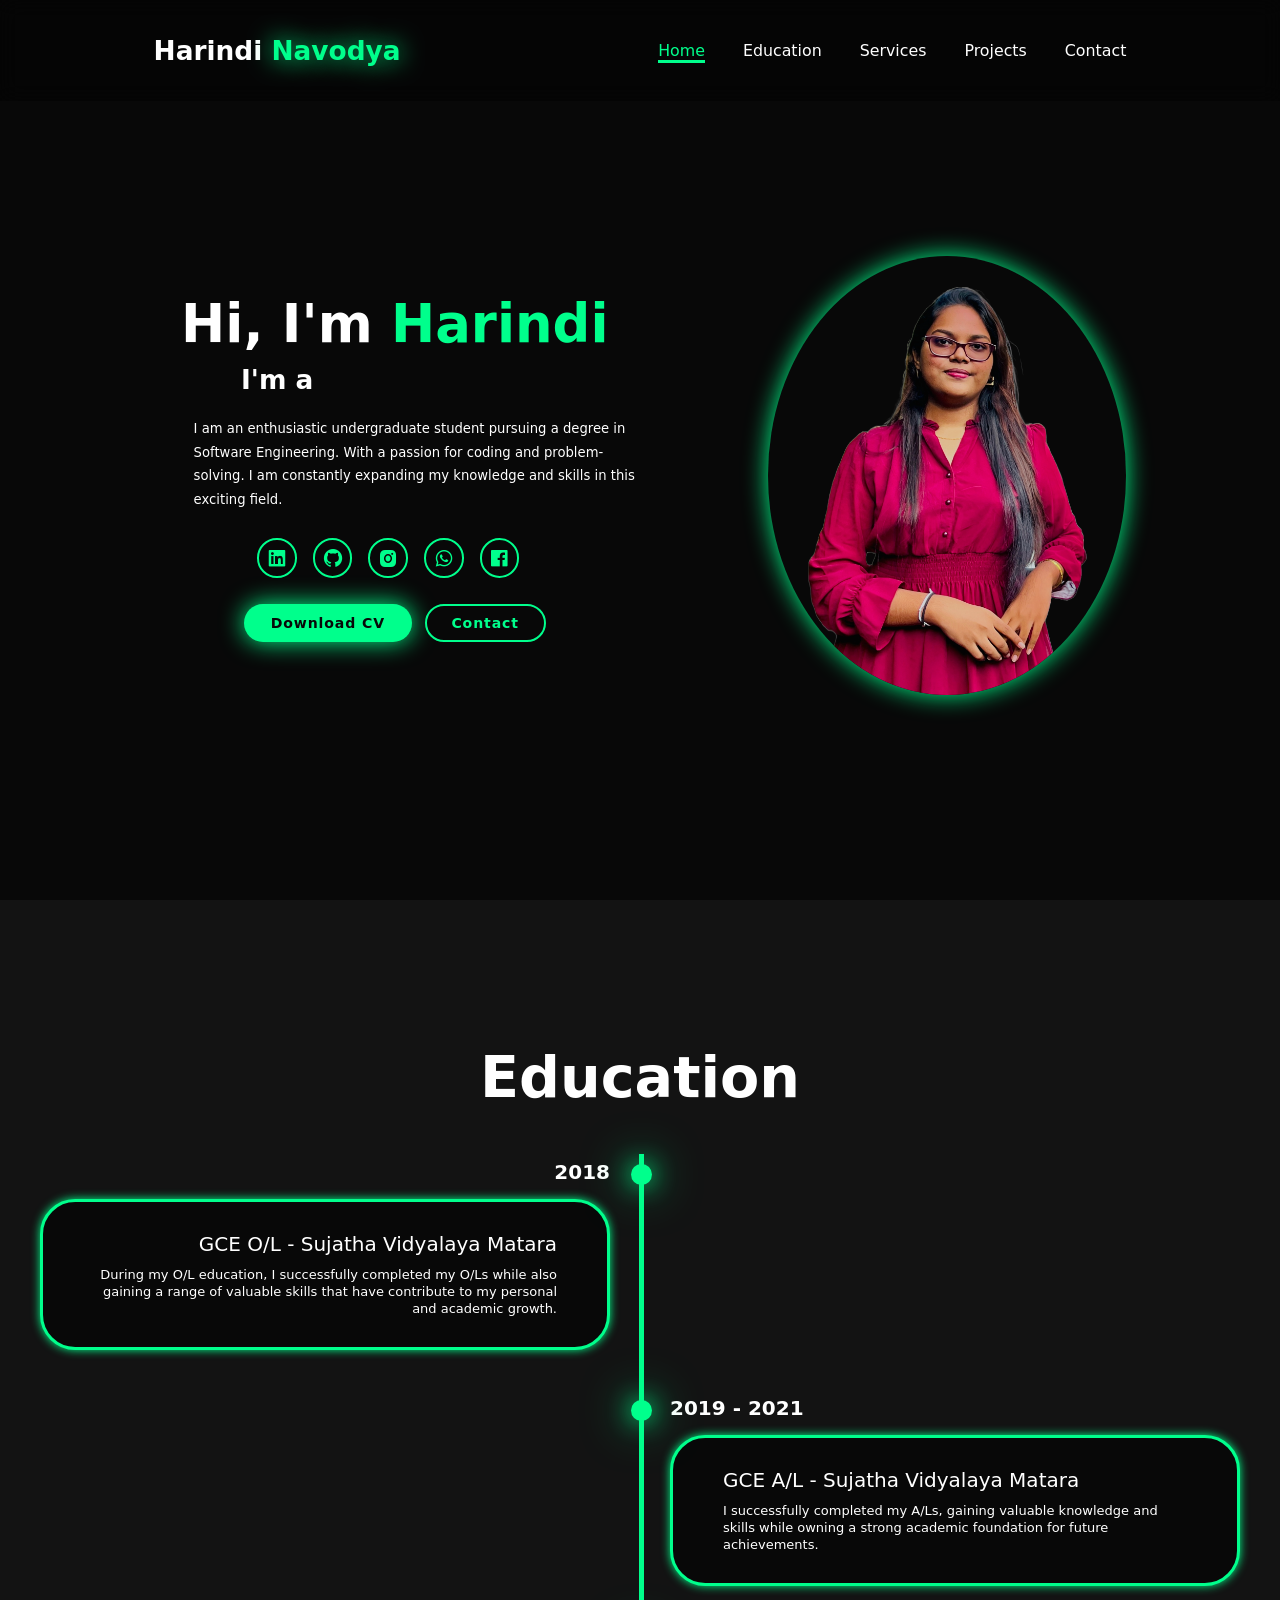
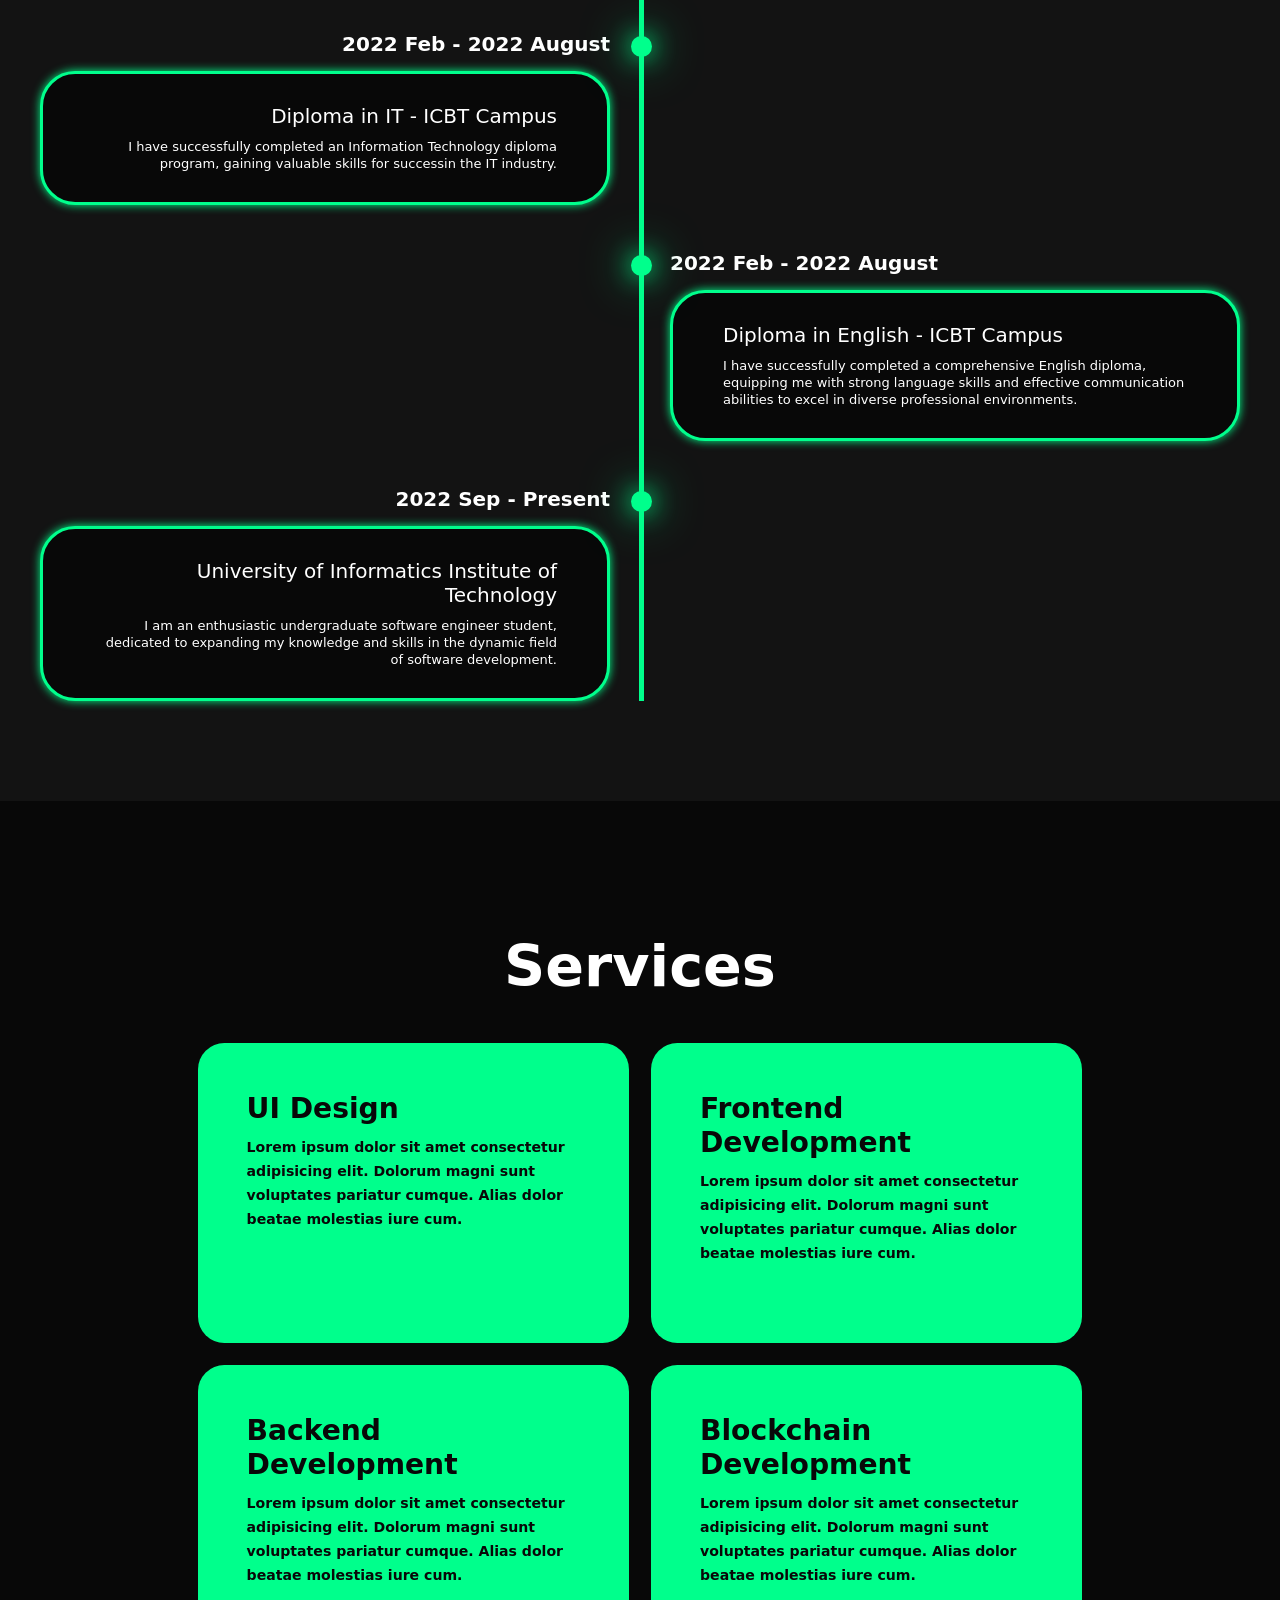
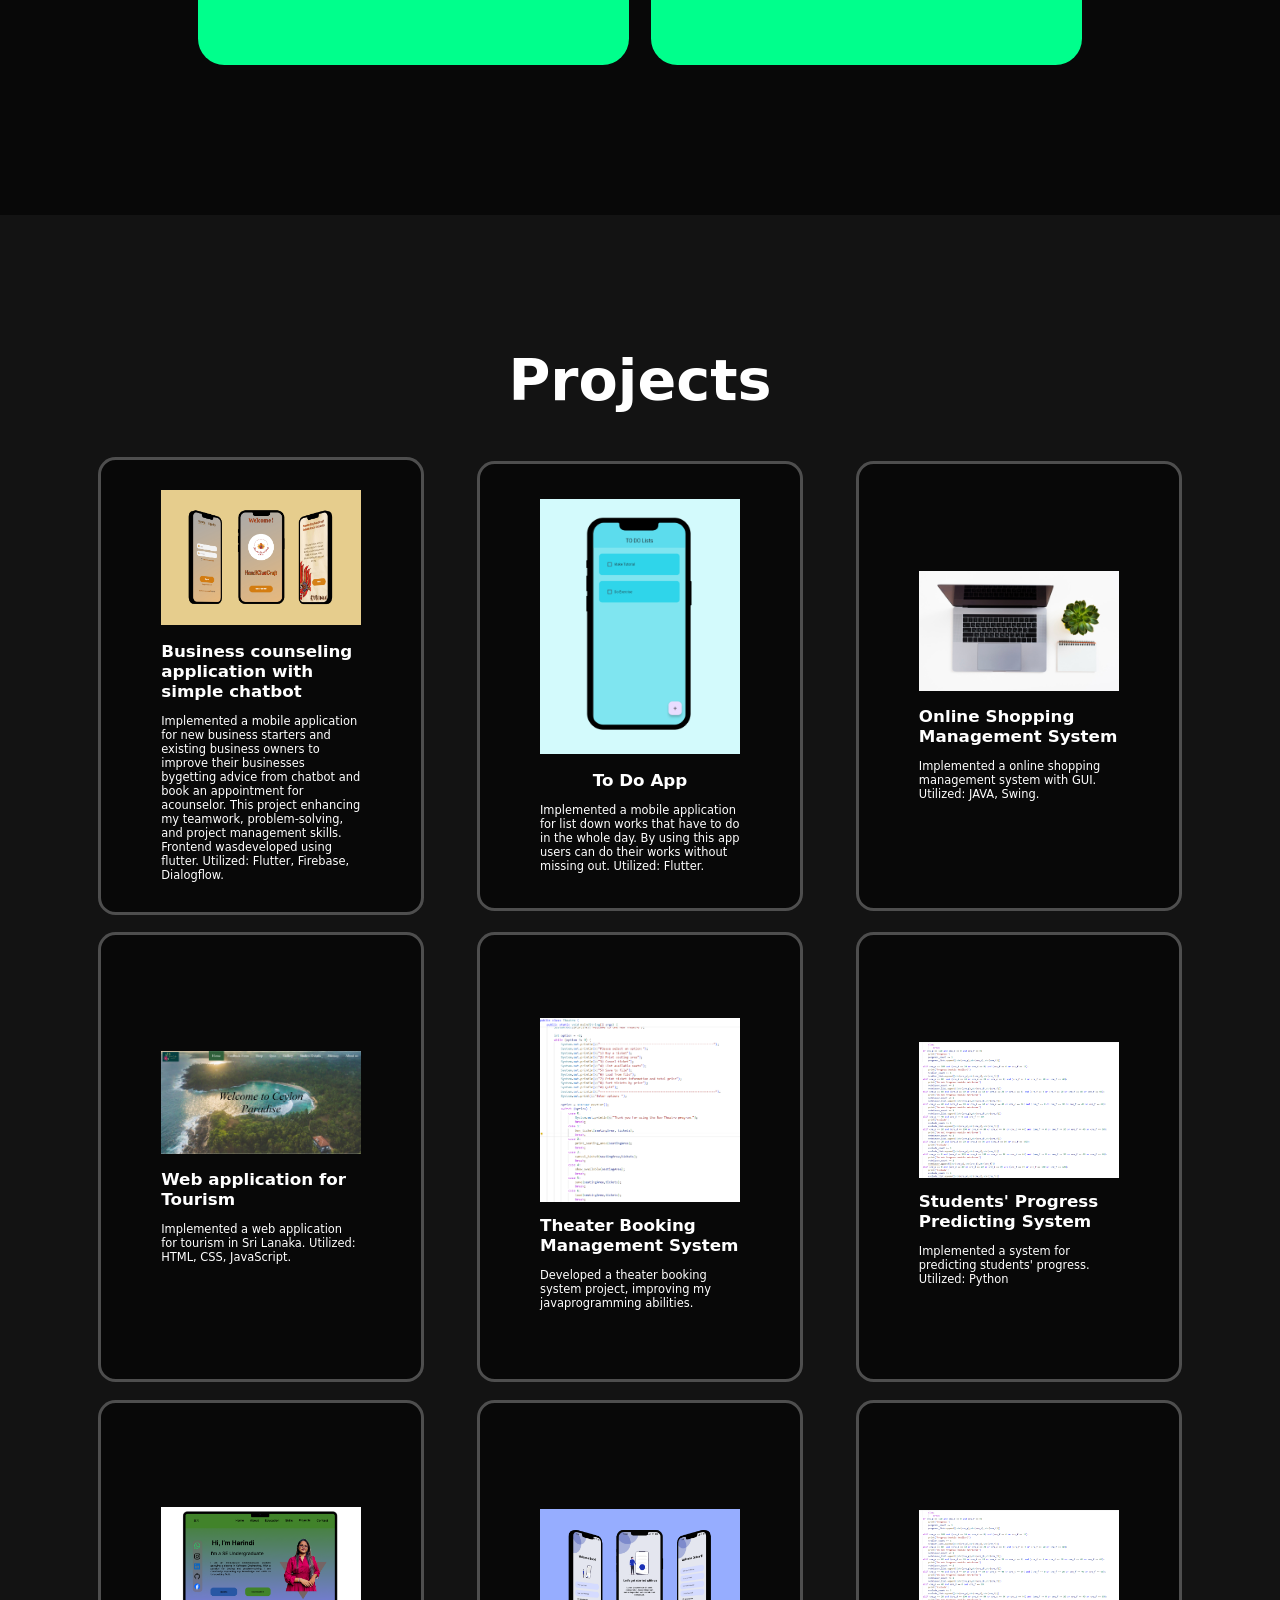
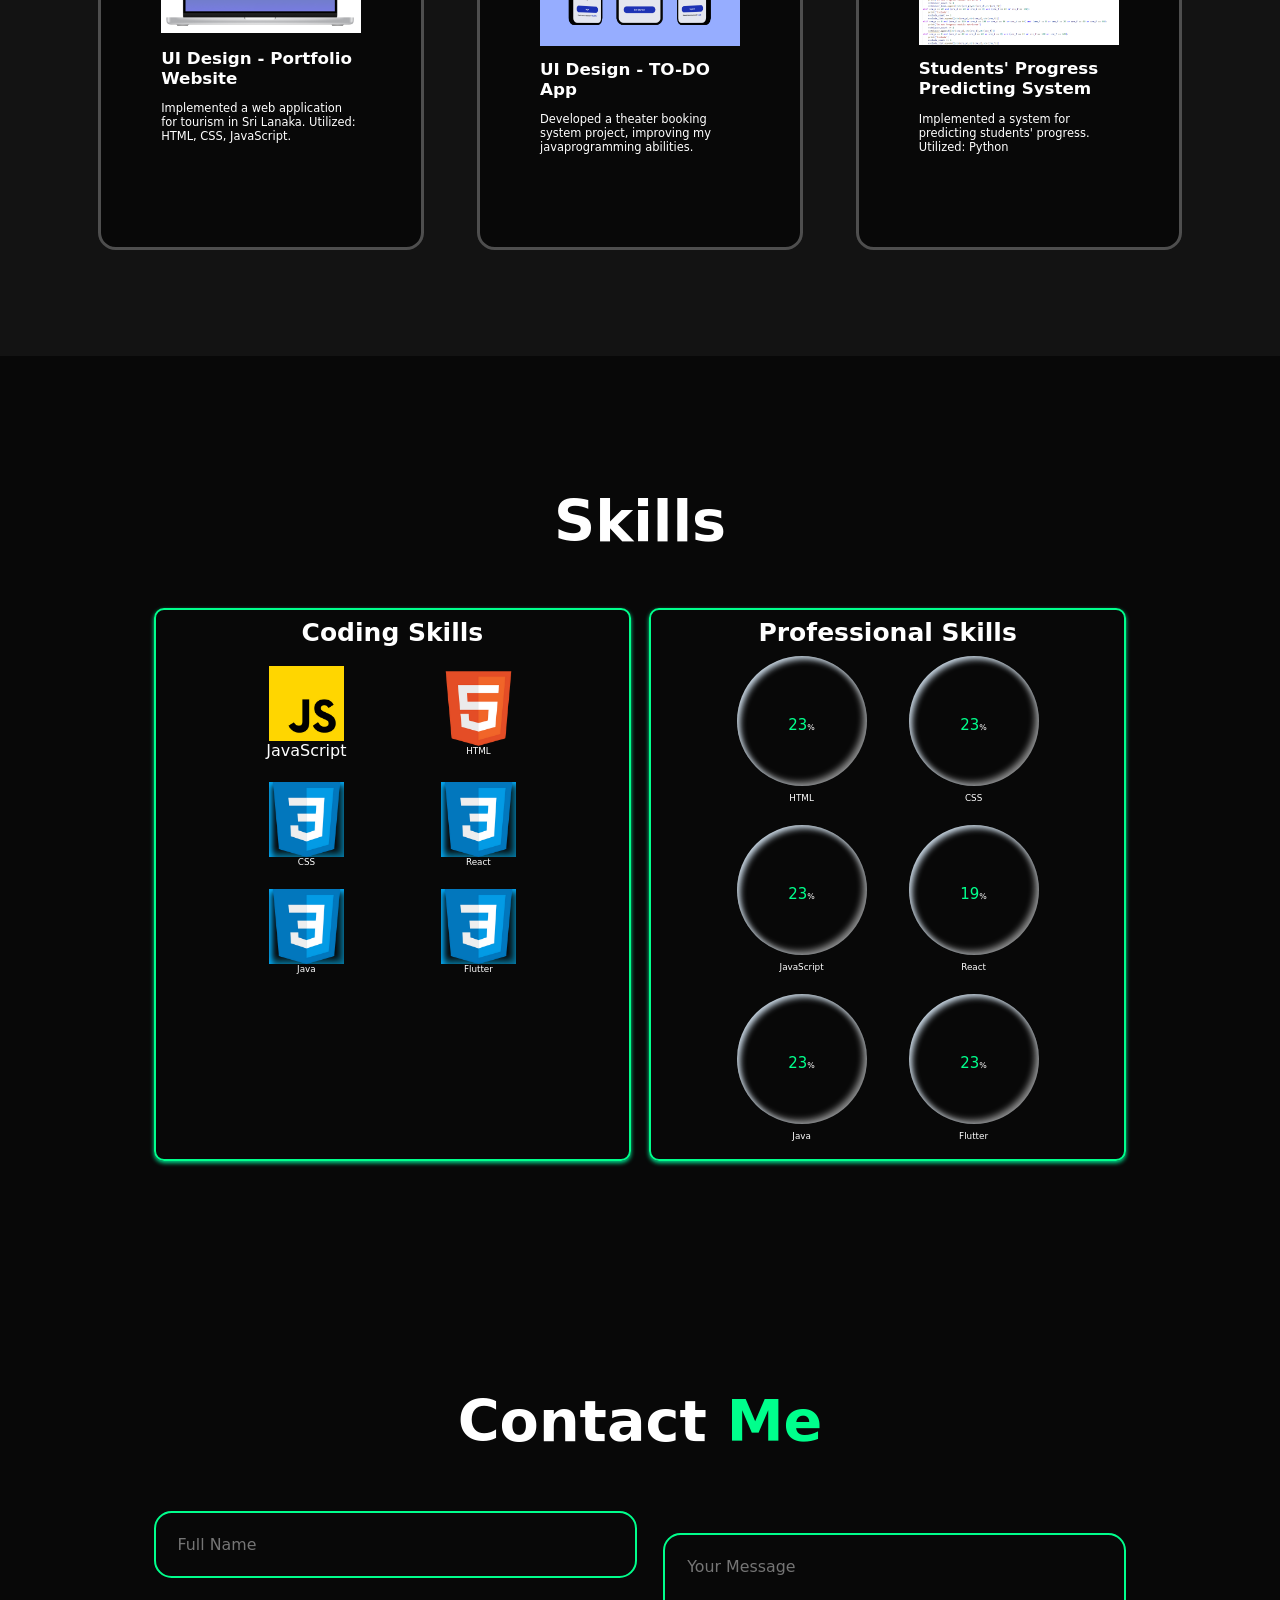
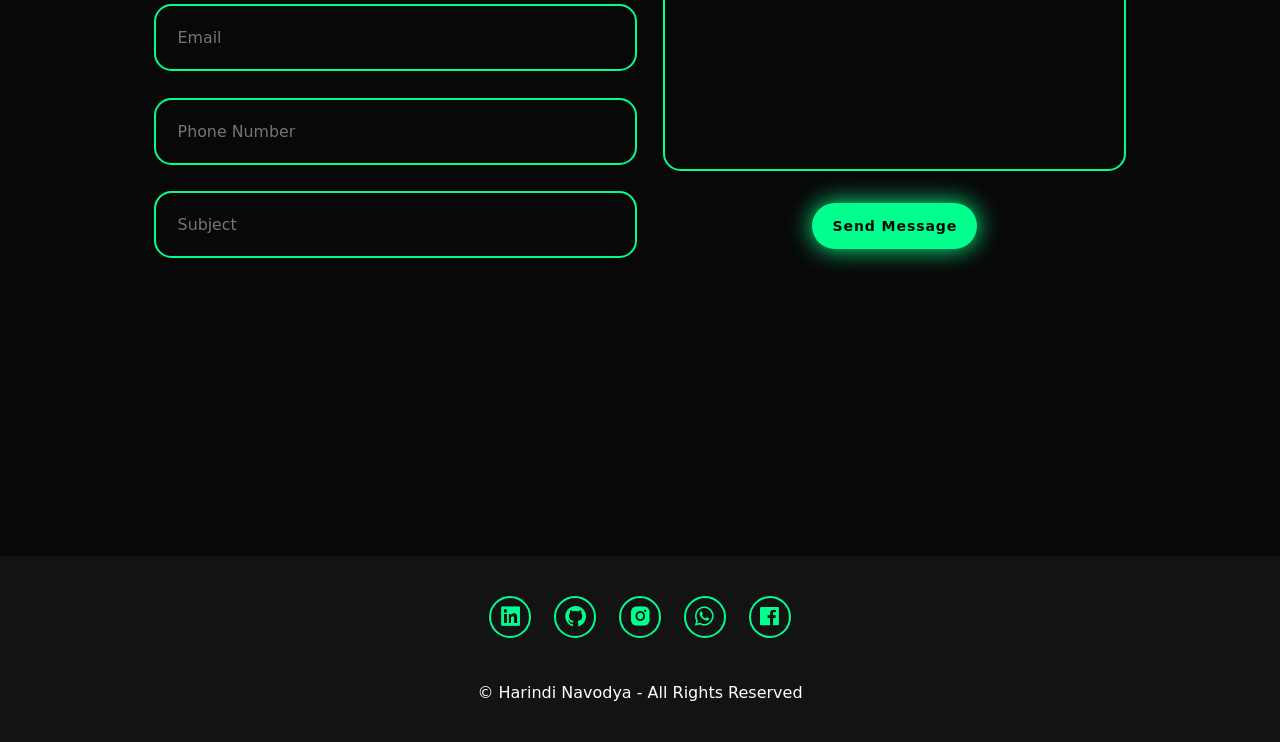
==== index.html @ 65fbbd1f "change name" ====
<!DOCTYPE html>
<html lang="en">

<head>
    <meta charset="UTF-8">
    <meta name="viewport" content="width=device-width, initial-scale=1.0">
    <link rel="stylesheet" href="style.css">
    <link href='https://unpkg.com/boxicons@2.1.4/css/boxicons.min.css' rel='stylesheet'>
    <title>Protfolio Website</title>
</head>

<body>

    <!-- Header Section -->

    <header class="header">
        <a href="#home" class="logo">Harindi
            <span>Navodya</span>
        </a>
        
        <i class='bx bx-menu' id="menu-icon"></i>

        <nav class="navbar">
            <a href="#home" class="">Home</a>
            <a href="#education" class="">Education</a>
            <a href="#services" class="">Services</a>
            <a href="#testimonials" class="">Projects</a>
            <a href="#contact" class="">Contact</a>
        </nav>
    </header>

    <!-- Home Section -->

    <section class="home" id="home">
        <div class="home-content">
            <h1>Hi, I'm <span>Harindi</span></h1>
            <h3 class="text-animation">I'm a <span></span></h3>
            <p>I am an enthusiastic undergraduate student pursuing a degree in Software Engineering. With a passion for coding and problem-solving. I am constantly expanding my knowledge and skills in this exciting field.</p>

            <div class="social-icons">
                <a href="
                https://www.linkedin.com/in/harindi-navodya-b838a6252/
                "><i class='bx bxl-linkedin-square'></i></a>
                <a href="https://github.com/HarindiNavodya"><i class='bx bxl-github'></i></a>
                <a href="#"><i class='bx bxl-instagram-alt'></i></a>
                <a href="https://Wa.me/+94771518542"><i class='bx bxl-whatsapp'></i></a>
                <a href="https://www.facebook.com/profile.php?id=100090031375258&mibextid=LQQJ4d"><i class='bx bxl-facebook-square'></i></a>
            </div>

            <div class="btn-group">
                <a href="my resume (new).pdf" class="btn">Download CV</a>
                <a href="mailto:harindi.20220541@iit.ac.lk" class="btn">Contact</a>
            </div>
        </div>
        <div class="home-img">
            <img src="file1.png" alt="Profile">
        </div>
    </section>

    <!-- Education Section -->

    <section id="education" class="education">
        <h2 class="heading">Education</h2>
        <div class="timeline-items">
            <div class="timeline-item">
                <div class="timeline-dot"></div>
                <div class="timeline-date">2018</div>
                <div class="timeline-content">
                    <h3>GCE O/L - Sujatha Vidyalaya Matara</h3>
                    <p>During my O/L education, I successfully completed my O/Ls while also gaining a range of valuable skills that have contribute to my personal and academic growth.</p>
                </div>
            </div>

            <div class="timeline-item">
                <div class="timeline-dot"></div>
                <div class="timeline-date">2019 - 2021</div>
                <div class="timeline-content">
                    <h3>GCE A/L - Sujatha Vidyalaya Matara</h3>
                    <p>I successfully completed my A/Ls, gaining valuable knowledge and skills while owning a strong academic foundation for future achievements.</p>
                </div>
            </div>

            <div class="timeline-item">
                <div class="timeline-dot"></div>
                <div class="timeline-date">2022 Feb - 2022 August</div>
                <div class="timeline-content">
                    <h3>Diploma in IT - ICBT Campus</h3>
                    <p>I have successfully completed an Information Technology diploma program, gaining valuable skills for successin the IT industry.</p>
                </div>
            </div>

            <div class="timeline-item">
                <div class="timeline-dot"></div>
                <div class="timeline-date">2022 Feb - 2022 August</div>
                <div class="timeline-content">
                    <h3>Diploma in English - ICBT Campus</h3>
                    <p>I have successfully completed a comprehensive English diploma, equipping me with strong language skills and effective communication abilities to excel in diverse professional environments.</p>
                </div>
            </div>

            <div class="timeline-item">
                <div class="timeline-dot"></div>
                <div class="timeline-date">2022 Sep - Present</div>
                <div class="timeline-content">
                    <h3>University of Informatics Institute of Technology</h3>
                    <p>I am an enthusiastic undergraduate software engineer student, dedicated to expanding my knowledge and skills in the dynamic field of software development.</p>
                </div>
            </div>

        </div>
    </section>

    <!-- Services Section -->

    <section id="services" class="services">
        <h2 class="heading">Services</h2>
        <div class="services-container">
            <div class="service-box">
                <div class="service-info">
                    <h4>UI Design</h4>
                    <p>Lorem ipsum dolor sit amet consectetur adipisicing elit. Dolorum magni sunt voluptates pariatur cumque. Alias dolor beatae molestias iure cum.
                </div>
            </div>
            <div class="service-box">
                <div class="service-info">
                    <h4>Frontend Development</h4>
                    <p>Lorem ipsum dolor sit amet consectetur adipisicing elit. Dolorum magni sunt voluptates pariatur cumque. Alias dolor beatae molestias iure cum.
                </div>
            </div>
            <div class="service-box">
                <div class="service-info">
                    <h4>Backend Development</h4>
                    <p>Lorem ipsum dolor sit amet consectetur adipisicing elit. Dolorum magni sunt voluptates pariatur cumque. Alias dolor beatae molestias iure cum.
                </div>
            </div>
            <div class="service-box">
                <div class="service-info">
                    <h4>Blockchain Development</h4>
                    <p>Lorem ipsum dolor sit amet consectetur adipisicing elit. Dolorum magni sunt voluptates pariatur cumque. Alias dolor beatae molestias iure cum.</p>
                </div>
            </div>
        </div>
    </section>

    <!-- Testimonials Section -->

<section id="testimonials" class="testimonials">
        <div class="testimonials-box">
            <h2 class="heading">Projects</h2>

            <div class="wrapper">
                <div class="testimonial-item">
                    <a href="https://github.com/Harindi-Navodya/HN_Portfolio.io">
                    <img src="img/4.png" alt=""></a>
                    <h2>Business counseling application with simple chatbot</h2>
                    <!--<div class="rating">
                        <i class='bx bxs-star' id="star"></i>
                        <i class='bx bxs-star' id="star"></i>
                        <i class='bx bxs-star' id="star"></i>
                        <i class='bx bxs-star' id="star"></i>
                        <i class='bx bxs-star' id="star"></i>
                    </div>-->
                    <p>Implemented a mobile application for new business starters and existing business owners to improve their businesses bygetting advice from chatbot and book an appointment for acounselor. This project enhancing my teamwork, problem-solving, and project management skills. Frontend wasdeveloped using flutter. Utilized: Flutter, Firebase, Dialogflow.</p>
                </div>

                <div class="testimonial-item">
                    <a href="https://github.com/Harindi-Navodya/HN_Portfolio.io">
                    <img src="img/5.png" alt=""></a>
                    <h2>To Do App</h2>
                    
                    <p>Implemented a mobile application for list down works that have to do in the whole day. By using this app users can do their works without missing out. Utilized: Flutter.</p>
                </div>

                <div class="testimonial-item">
                    <a href="https://github.com/Harindi-Navodya/HN_Portfolio.io">
                    <img src="img/3.jpg" alt=""></a>
                    <h2>Online Shopping Management System</h2>
                   
                    <p>Implemented a online shopping management system with GUI. Utilized: JAVA, Swing.</p>
                </div>
            </div>

            <div class="wrapper">
                <div class="testimonial-item">
                    <a href="https://github.com/HarindiNavodya/Tourism_website">
                    <img src="img/10.png" alt=""></a>
                    <h2>Web application for Tourism</h2>
                    <p>Implemented a web application for tourism in Sri Lanaka. Utilized: HTML, CSS, JavaScript.</p>
                </div>

                <div class="testimonial-item">
                    <a href="https://github.com/Harindi-Navodya/HN_Portfolio.io"></a>
                    <img src="img/7.png" alt=""></a>
                    <h2>Theater Booking Management System</h2>
                    
                    <p>Developed a theater booking system project, improving my javaprogramming abilities.</p>
                </div>

                <div class="testimonial-item">
                    <a href="https://github.com/HarindiNavodya/Students-Progress-Predicting-System"></a>
                    <img src="img/6.png" alt=""></a>
                    <h2>Students' Progress Predicting System</h2>
                    
                    <p>Implemented a system for predicting students' progress. Utilized: Python</p>
                </div>
            </div>

            <div class="wrapper">
                <div class="testimonial-item">
                    <a href="https://github.com/Harindi-Navodya/HN_Portfolio.io">
                    <img src="img/8.png" alt=""></a>
                    <h2>UI Design - Portfolio Website</h2>
                    <p>Implemented a web application for tourism in Sri Lanaka. Utilized: HTML, CSS, JavaScript.</p>
                </div>

                <div class="testimonial-item">
                    <a href="https://github.com/Harindi-Navodya/HN_Portfolio.io"></a>
                    <img src="img/9.png" alt=""></a>
                    <h2>UI Design - TO-DO App</h2>
                    
                    <p>Developed a theater booking system project, improving my javaprogramming abilities.</p>
                </div>

                <div class="testimonial-item">
                    <a href="https://github.com/Harindi-Navodya/HN_Portfolio.io"></a>
                    <img src="img/6.png" alt=""></a>
                    <h2>Students' Progress Predicting System</h2>
                    
                    <p>Implemented a system for predicting students' progress. Utilized: Python</p>
                </div>
            </div>
        </div>
    </section>
    

    <section class="down-box" id="skills">

        <div class="main-text">
            <h2 class="heading">Skills</h2>
            
        </div><br>
        <div class="contactSkills">
            <div class="skills">
                <div class="container">
                    <div class="skillBox">
                        <div class="main-text">
                            <h2 class="headings" style="text-align: center;font-size: 25px;" >Coding Skills</h2>
                            
                        </div><br>
                        <div class="skill-wrap">
                            <div class="skill">
                                <div class="outer-circle" style="box-shadow: rgb(255, 255, 3)3px 3px 6px 0px inset,
                                rgba(255, 230, 3, 0.5)-3px -3px 6px 1px inset;">
                                    <img src="img/javascript.png" alt="html" width="75px" height="75px">
                                    <!--<div class="inner-circle">
                                        <svg xmlns="http://www.w3.org/2000/svg" version="1.1" width="180px" height="180px">
                                            <defs>
                                                <linearGradient id="GradientColor">
                                                <stop offset="0%" stop-color="#e91e63" />
                                                <stop offset="100%" stop-color="#673ab7" />
                                                </linearGradient>
                                            </defs>
                                                <circle cx="85" cy="85" r="75" stroke-linecap="round" />
                                       </svg>
                                       <h2 class="counter">
                                        <span data-target="89">0</span>%
                                       </h2>
                                    </div>-->
                                </div>
                                <div class="sk-title" style="font-size: medium;">
                                    JavaScript
                                </div>
                            </div>

                            <div class="skill">
                                <div class="outer-circle" >
                                    <img src="img/html.png" alt="html" width="75px" height="75px">
                                    
                                    <!--<div class="inner-circle">
                                        <svg xmlns="http://www.w3.org/2000/svg" version="1.1" width="180px" height="180px">
                                            <defs>
                                                <linearGradient id="GradientColor">
                                                <stop offset="0%" stop-color="#e91e63" />
                                                <stop offset="100%" stop-color="#673ab7" />
                                                </linearGradient>
                                            </defs>
                                                <circle cx="85" cy="85" r="75" stroke-linecap="round" />
                                       </svg>
                                       <h2 class="counter">
                                        <span data-target="47">0</span>%
                                       </h2>
                                    </div>-->
                                </div>
                                <div class="sk-title">
                                    HTML
                                </div>
                            </div>


                            <div class="skill">
                                <div class="outer-circle" style="box-shadow: rgb(3, 175, 255)3px 3px 6px 0px inset,
                                rgba(3, 192, 255, 0.5)-3px -3px 6px 1px inset;">
                                    <img src="img/css.png" alt="html" width="75px" height="75px">
                                    
                                </div>
                                <div class="sk-title">
                                    CSS
                                </div>
                            </div>


                            <div class="skill">
                                <div class="outer-circle" style="box-shadow: rgb(3, 175, 255)3px 3px 6px 0px inset,
                                rgba(3, 192, 255, 0.5)-3px -3px 6px 1px inset;">
                                    <img src="img/css.png" alt="html" width="75px" height="75px">
                                    
                                </div>
                                <div class="sk-title">
                                    React
                                </div>
                            </div>

                            <div class="skill">
                                <div class="outer-circle" style="box-shadow: rgb(3, 175, 255)3px 3px 6px 0px inset,
                                rgba(3, 192, 255, 0.5)-3px -3px 6px 1px inset;">
                                    <img src="img/css.png" alt="html" width="75px" height="75px">
                                    
                                </div>
                                <div class="sk-title">
                                    Java
                                </div>
                            </div>

                            <div class="skill">
                                <div class="outer-circle" style="box-shadow: rgb(3, 175, 255)3px 3px 6px 0px inset,
                                rgba(3, 192, 255, 0.5)-3px -3px 6px 1px inset;">
                                    <img src="img/css.png" alt="html" width="75px" height="75px">
                                    
                                </div>
                                <div class="sk-title">
                                    Flutter
                                </div>
                            </div>
                        </div>
                        <!--<div class="skills-box">
                            <div class="skills-content">
                                <div class="content1">
                                    <div class="container1" style="box-shadow: 2px 2px 5px rgb(255, 81, 0);">
                                        <img src="img/html.png" alt="html" width="100px" height="100px">
                                        <p>HTML</p>
                                    </div>
                                    <div class="container1" style="box-shadow: 2px 2px 5px rgb(0, 145, 255);">
                                        <img src="img/css.png" alt="html" width="100px" height="100px">
                                        <p>CSS</p>
                                    </div>
                                    <div class="container2">
                                        <img src="img/javascript.png" alt="html" width="100px" height="100px">
                                        <p>Javascript</p>
                                    </div>
                                </div>

                                <div class="content1">
                                    <div class="container1" style="box-shadow: 2px 2px 5px rgb(51, 255, 0);">
                                        <img src="img/Figma.png" alt="html" width="100px" height="100px">
                                        <p>Figma</p>
                                    </div>
                                    <div class="container1">
                                        <img src="img/html.png" alt="html" width="100px" height="100px">
                                        <p>Python</p>
                                    </div>
                                    <div class="container1">
                                        <img src="img/html.png" alt="html" width="100px" height="100px">
                                        <p>PHP</p>
                                    </div>
                                </div>
                            </div>
                        </div>-->
                    </div>
                </div>
            </div>
            <!--<div class="skills">
                <div class="container">
                    <div class="skillBox">
                        <div class="skills-column">
                            <div class="main-text">
                            <h2 class="heading">Professional Skills</h2>
                            <span>Let Me Help you</span>
                            </div>
                            <div class="skills-box">
                                <div class="skills-content">
                                    <div class="progress">
                                        <h3 style="font-size: 1rem;font-weight: 500;">HTML <span>90%</span></h3>
                                        <div class="bar"><span></span></div>

                                    </div>

                                    <div class="progress">
                                        <h3 style="font-size: 1rem;font-weight: 500;">CSS <span>80%</span></h3>
                                        <div class="bar"><span></span></div>

                                    </div>

                                    <div class="progress">
                                        <h3 style="font-size: 1rem;font-weight: 500;">JavaScript <span>50%</span></h3>
                                        <div class="bar"><span></span></div>

                                    </div>

                                    <div class="progress">
                                        <h3 style="font-size: 1rem;font-weight: 500;">Python <span>80%</span></h3>
                                        <div class="bar"><span></span></div>

                                    </div>

                                    

                                </div>

                            </div>
                        
                        </div>
                    </div>
                </div>
            </div>-->
            <div class="skills">
                <div class="container">
                    <div class="skillBox">
                        <div class="main-text">
                            <h2 class="headings" style="text-align: center;font-size: 25px;">Professional Skills</h2>
                            
                        </div>
                        <div class="skill-wrap">
                            <div class="skill">
                                <div class="outer-circle">
                                    <div class="inner-circle">
                                        <svg xmlns="http://www.w3.org/2000/svg" version="1.1" width="180px" height="180px">
                                            <defs>
                                                <linearGradient id="GradientColor">
                                                <stop offset="0%" stop-color="#e91e63" />
                                                <stop offset="100%" stop-color="#673ab7" />
                                                </linearGradient>
                                            </defs>
                                                <circle cx="85" cy="85" r="75" stroke-linecap="round" />
                                       </svg>
                                       <h2 class="counter">
                                        <span data-target="56">0</span>%
                                       </h2>
                                    </div>
                                </div>
                                <div class="sk-title">
                                    HTML
                                </div>
                            </div>

                            <div class="skill">
                                <div class="outer-circle">
                                    <div class="inner-circle">
                                        <svg xmlns="http://www.w3.org/2000/svg" version="1.1" width="180px" height="180px">
                                            <defs>
                                                <linearGradient id="GradientColor">
                                                <stop offset="0%" stop-color="#e91e63" />
                                                <stop offset="100%" stop-color="#673ab7" />
                                                </linearGradient>
                                            </defs>
                                                <circle cx="85" cy="85" r="75" stroke-linecap="round" />
                                       </svg>
                                       <h2 class="counter">
                                        <span data-target="47">0</span>%
                                       </h2>
                                    </div>
                                </div>
                                <div class="sk-title">
                                    CSS
                                </div>
                            </div>


                            <div class="skill">
                                <div class="outer-circle">
                                    <div class="inner-circle">
                                        <svg xmlns="http://www.w3.org/2000/svg" version="1.1" width="180px" height="180px">
                                            <defs>
                                                <linearGradient id="GradientColor">
                                                <stop offset="0%" stop-color="#e91e63" />
                                                <stop offset="100%" stop-color="#673ab7" />
                                                </linearGradient>
                                            </defs>
                                                <circle cx="85" cy="85" r="75" stroke-linecap="round" />
                                       </svg>
                                       <h2 class="counter">
                                        <span data-target="56">0</span>%
                                       </h2>
                                    </div>
                                </div>
                                <div class="sk-title">
                                    JavaScript
                                </div>
                            </div>


                            <div class="skill">
                                <div class="outer-circle">
                                    <div class="inner-circle">
                                        <svg xmlns="http://www.w3.org/2000/svg" version="1.1" width="180px" height="180px">
                                            <defs>
                                                <linearGradient id="GradientColor">
                                                <stop offset="0%" stop-color="#e91e63" />
                                                <stop offset="100%" stop-color="#673ab7" />
                                                </linearGradient>
                                            </defs>
                                                <circle cx="85" cy="85" r="75" stroke-linecap="round" />
                                       </svg>
                                       <h2 class="counter">
                                        <span data-target="19">0</span>%
                                       </h2>
                                    </div>
                                </div>
                                <div class="sk-title">
                                    React
                                </div>
                            </div>

                            <div class="skill">
                                <div class="outer-circle">
                                    <div class="inner-circle">
                                        <svg xmlns="http://www.w3.org/2000/svg" version="1.1" width="180px" height="180px">
                                            <defs>
                                                <linearGradient id="GradientColor">
                                                <stop offset="0%" stop-color="#e91e63" />
                                                <stop offset="100%" stop-color="#673ab7" />
                                                </linearGradient>
                                            </defs>
                                                <circle cx="85" cy="85" r="75" stroke-linecap="round" />
                                       </svg>
                                       <h2 class="counter">
                                        <span data-target="56">0</span>%
                                       </h2>
                                    </div>
                                </div>
                                <div class="sk-title">
                                    Java
                                </div>
                            </div>

                            <div class="skill">
                                <div class="outer-circle">
                                    <div class="inner-circle">
                                        <svg xmlns="http://www.w3.org/2000/svg" version="1.1" width="180px" height="180px">
                                            <defs>
                                                <linearGradient id="GradientColor">
                                                <stop offset="0%" stop-color="#e91e63" />
                                                <stop offset="100%" stop-color="#673ab7" />
                                                </linearGradient>
                                            </defs>
                                                <circle cx="85" cy="85" r="75" stroke-linecap="round" />
                                       </svg>
                                       <h2 class="counter">
                                        <span data-target="56">0</span>%
                                       </h2>
                                    </div>
                                </div>
                                <div class="sk-title">
                                    Flutter
                                </div>
                            </div>
                        </div>
                    </div>
                </div>
            </div>
        </div>
    </section>

    <!-- Contact Section -->

    <section id="contact" class="contact">
        <h2 class="heading">Contact <span>Me</span></h2>
        <form action="">
            <div class="input-group">
                <div class="input-box">
                    <input type="text" placeholder="Full Name">
                    <input type="email" placeholder="Email">
                </div>

                <div class="input-box">
                    <input type="number" placeholder="Phone Number">
                    <input type="text" placeholder="Subject">
                </div>
            </div>

            <div class="input-group-2">
                <textarea name="" id="" cols="30" rows="10" placeholder="Your Message"></textarea>
                <input type="submit" value="Send Message" class="btn">
            </div>
        </form>
    </section>

    <!-- Footer Section -->

    <footer class="footer">
        <div class="social">
            <a href="https://www.linkedin.com/in/harindi-navodya-b838a6252/"><i class='bx bxl-linkedin-square'></i></a>
            <a href="https://github.com/HarindiNavodya"><i class='bx bxl-github'></i></a>
            <a href="#"><i class='bx bxl-instagram-alt'></i></a>
            <a href="https://Wa.me/+94771518542"><i class='bx bxl-whatsapp'></i></a>
            <a href="https://www.facebook.com/profile.php?id=100090031375258&mibextid=LQQJ4d"><i class='bx bxl-facebook-square'></i></a>
        </div>

        <p class="copyright">
            © Harindi Navodya - All Rights Reserved
        </p>
    </footer>

    <script src="script.js"></script>
</body>

</html>
---- style.css ----
* {
    margin: 0;
    padding: 0;
    box-sizing: border-box;
    text-decoration: none;
    border: none;
    outline: none;
    scroll-behavior: smooth;
    font-family: system-ui, -apple-system, BlinkMacSystemFont, 'Segoe UI', Roboto, Oxygen, Ubuntu, Cantarell, 'Open Sans', 'Helvetica Neue', sans-serif;
}
:root {
    --bg-color: #080808;
    --second-bg-color: #131313;
    --text-color: #fff;
    --main-color: #00ff8c;
}

html{
    font-size: 60%;
    overflow-x: hidden;
}
body{
    background: var(--bg-color);
    color: var(--text-color);
}


/* Scrollbar */

::-webkit-scrollbar{
    width: 15px;
}
::-webkit-scrollbar-thumb{
    background-color: var(--main-color);
}
::-webkit-scrollbar-thumb{
    background-color: var(--main-color);
    width: 50px;
}

/* ******************Header Section********************* */

.header{
    position: fixed;
    top: 0;
    left: 0;
    width: 100%;
    padding: 4rem 12% 4rem;
    background: rgba(0, 0, 0, 0.3);
    backdrop-filter: blur(10px);
    display: flex;
    justify-content: space-between;
    align-items: center;
    z-index: 5;
}
.logo{
    font-size: 3rem;
    color: var(--text-color);
    font-weight: 800;
    cursor: pointer;
    transition: 0.3s ease;
}
.logo:hover{
    transform: scale(1.1);
}
.logo span{
    text-shadow: 0 0 25px var(--main-color);
}
.navbar a{
    font-size: 1.8rem;
    color: var(--text-color);
    margin-left: 4rem;
    font-weight: 500;
    transition: 0.3s ease;
    border-bottom: 3px solid transparent;
}
.navbar a:hover,
.navbar a.active{
    color: var(--main-color);
    border-bottom: 3px solid var(--main-color);
}
#menu-icon{
    font-size: 3.6rem;
    color: var(--main-color);
    display: none;
}

/* ******************Home Section********************* */

section{
    min-height: 100vh;
    padding: 10rem 12% 10rem;
}
.home{
    display: flex;
    align-items: center;
    justify-content: center;
    gap: 15rem;
}
.home-content{
    display: flex;
    flex-direction: column;
    align-items: center;
    text-align: left;
    justify-content: center;
    margin-top: 3rem;
}
span{
    color: var(--main-color);
}
.logo span{
    color: var(--main-color);
}
.home-content h3{
    margin-bottom: 2.5rem;
    margin-top: 1.5rem;
    font-size: 3rem;
}
.home-content h1{
    font-size: 6rem;
    font-weight: 700;
    margin-top: 1.5rem;
    line-height: 1;
}
.home-img{
    border-radius: 50%;
}
.home-img img{
    position: relative;
    top: 3rem;
    width: 28vw;
    border-radius: 50%;
    box-shadow: 0 0 25px var(--main-color);
    cursor: pointer;
    transition: 0.4s ease-in-out;
}
.home-img img:hover{
    box-shadow: 0 0 25px var(--main-color),
                0 0 35px var(--main-color),
                0 0 55px var(--main-color);
}
.home-content p{
    font-size: 1.5rem;
    font-weight: 500;
    line-height: 1.8;
    max-width: 1000px;
    margin-left: 40px;
}
.social-icons a{
    display: inline-flex;
    justify-content: center;
    align-items: center;
    width: 4.5rem;
    height: 4.5rem;
    background: transparent;
    border: 2px solid var(--main-color);
    font-size: 2.5rem;
    border-radius: 50%;
    color: var(--main-color);
    margin: 3rem 1.5rem 3rem 0;
    transition: 0.3s ease-in-out;
}
.social-icons a:hover{
    color: var(--text-color);
    transform: scale(1.3)translateY(-5px);
    box-shadow: 0 0 25px var(--main-color);
    background-color: var(--main-color);
}
.btn{
    display: inline-block;
    padding: 1rem 2.8rem;
    background: var(--main-color);
    box-shadow: 0 0 25px var(--main-color);
    border-radius: 4rem;
    font-size: 1.6rem;
    color: #080808;
    border: 2px solid transparent;
    letter-spacing: 0.1rem;
    font-weight: 600;
    transition: 0.3s ease-in-out;
    cursor: pointer;
}
.btn:hover{
    transform: scale(1.05);
    box-shadow: 0 0 40px var(--main-color);
}
.btn-group{
    display: flex;
    align-items: center;
    gap: 1.5rem;
}
.btn-group a:nth-of-type(2){
    background-color: #080808;
    color: var(--main-color);
    border: 2px solid var(--main-color);
    box-shadow: 0 0 25px transparent;
}
.btn-group a:nth-of-type(2):hover{
    box-shadow: 0 0 25px var(--main-color);
    background-color: var(--main-color);
    color: #080808;
}
.text-animation{
    font-size: 34px;
    font-weight: 600;
    min-width: 280px;
}
.text-animation span{
    position: relative;
}
.text-animation span:before{
    content: "Web Developer";
    color: var(--main-color);
    animation: words 20s infinite;
}
.text-animation span:after{
    content: "";
    background-color: var(--bg-color);
    position: absolute;
    width: calc(100% + 8px);
    height: 100%;
    border-left: 3px solid var(--bg-color);
    right: -8px;
    animation: cursor 0.6s infinite, typing 20s steps(14) infinite;
}
@keyframes cursor {
    to{
        border-left: 2px solid var(--main-color);
    }
}
@keyframes words {
    0%,
    20%{
        content: "SE Undergraduate";
    }
    21%,
    40%{
        content: "SE Undergraduate";
    }
    41%,
    60%{
        content: "SE Undergraduate";
    }
    61%,
    80%{
        content: "SE Undergraduate";
    }
    81%,
    100%{
        content: "SE Undergraduate";
    }
}
@keyframes typing {
    10%,
    15%,
    30%,
    35%,
    50%,
    55%,
    70%,
    75%,
    90%,
    95%{
        width: 0;
    }
    5%,
    20%,
    25%,
    40%,
    45%,
    60%,
    65%,
    80%,
    85%{
        width: calc(100% + 8px);
    }
}

/* ******************Education Section********************* */

.heading{
    font-size: 6.5rem;
    text-align: center;
    margin: 5rem 0;
}
.education{
    padding: 100px 15px;
    background: var(--second-bg-color);
}
.education h2 {
    margin-bottom: 5rem;
}
.timeline-items{
    max-width: 1200px;
    margin: auto;
    display: flex;
    flex-wrap: wrap;
    position: relative;
}
.timeline-items::before{
    content: "";
    position: absolute;
    width: 5px;
    height: 100%;
    background-color: var(--main-color);
    left: calc(50% - 1px);
}
.timeline-item{
    margin-bottom: 40px;
    width: 100%;
    position: relative;
}
.timeline-item:last-child{
    margin-bottom: 0;
}
.timeline-item:nth-child(odd){
    padding-right: calc(50% + 30px);
    text-align: right;
}
.timeline-item:nth-child(even){
    padding-left: calc(50% + 30px);
}
.timeline-dot{
    height: 21px;
    width: 21px;
    background-color: var(--main-color);
    box-shadow: 0 0 25px var(--main-color),
                0 0 50px var(--main-color);
    position: absolute;
    left: calc(50% - 8.9px);
    border-radius: 50%;
    top: 10px;
}
.timeline-date{
    font-size: 20px;
    font-weight: 800;
    color: #fff;
    margin: 6px 0 15px;
}
.timeline-content{
    background-color: var(--bg-color);
    border: 3px solid var(--main-color);
    padding: 30px 50px;
    border-radius: 4rem;
    box-shadow: 0 0 10px var(--main-color);
    cursor: pointer;
    transition: 0.3s ease-in-out;
}
.timeline-content:hover{
    transform: scale(1.05);
    box-shadow: 0 0 25px var(--main-color);
}
.timeline-content h3{
    font-size: 20px;
    color: #fff;
    margin: 0 0 10px;
    font-weight: 500;
}
.timeline-content p{
    color: #fff;
    font-size: 13px;
    font-weight: 300;
    line-height: 17px;
}

/* ******************Services Section********************* */

.services{
    background: var(--bg-color);
    color: #080808;
}
.services h2{
    margin-bottom: 5rem;
    color: #fff;
}
.services-container{
    display: grid;
    grid-template-columns: repeat(2,1fr);
    align-items: center;
    gap: 2.5rem;
}
.service-box{
    background-color: var(--main-color);
    height: 300px;
    border-radius: 3rem;
    border: 5px solid transparent;
    cursor: pointer;
    transition: 0.4s ease-in-out;
}
.service-box:hover{
    background: #fff;
    color: #131313;
    border: 5px solid var(--main-color);
    transform: scale(1.03);
}
.service-box .service-info{
    display: flex;
    flex-direction: column;
    text-align: left;
    min-height: 200px;
    justify-content: left;
    padding: 5rem 5rem;
}
.service-info h4{
    font-size: 3.2rem;
    font-weight: 800;
    line-height: 1.2;
    padding-bottom: 1.2rem;
}
.service-info p{
    font-size: 1.6rem;
    font-weight: 600;
    max-height: 100px;
    line-height: 1.7;
    margin: auto;
}

/* ******************Testimonials Section********************* */

.testimonials{
    background: var(--second-bg-color);
}
.testimonials-box{
    background-size: cover;
    display: flex;
    align-items: center;
    justify-content: center;
    flex-direction: column;
}
.testimonials .heading{
    margin-bottom: 5rem;
}
.testimonials-box img{
    width: 200px;
    
    /*border-radius: 50%;*/
    /*border: 3px solid var(--main-color);
    box-shadow: 0 0 25px var(--main-color);*/
}
.wrapper{
    display: grid;
    grid-template-columns: repeat(3,1fr);
    gap: 3rem;
    display: grid;
    
    align-items: center;
    gap: 2rem;
    position: relative;
    z-index: 1;
    margin-bottom: 2rem;
}
.testimonial-item{
    min-height: 450px;
    max-width: 450px;
    background: #080808;
    border: 3px solid rgba(238, 238, 238, 0.3);
    border-radius: 2rem;
    margin: 0 2rem;
    padding: 30px 60px;
    cursor: pointer;
    display: flex;
    flex-direction: column;
    justify-content: center;
    align-items: center;
    gap: 1.5rem;
    color: #fff;
    transition: 0.4s ease-in-out;
}
.testimonial-item:hover{
    border: 3px solid var(--main-color);
    transform: translateY(-10px)scale(1.03);
    box-shadow: 0 0 50px var(--main-color);
}
.testimonial-item h2{
    font-size: 1.9rem;
}
.testimonial-item p{
    font-size: 1.3rem;
}
#star{
    color: gold;
    font-size: 2rem;
}

/* ******************Contact Section********************* */

.contact{
    background-color: var(--bg-color);
}
.contact h2{
    margin-bottom: 3rem;
    color: #fff;
}
.contact form{
    display: flex;
    align-items: center;
    justify-content: center;
    gap: 3rem;
    margin: 5rem auto;
    text-align: center;
}
.contact form .input-box{
    display: flex;
    justify-content: center;
    flex-wrap: wrap;
}
.contact form .input-box input,
.contact form textarea{
    width: 100%;
    padding: 2.5rem;
    font-size: 1.8rem;
    color: var(--text-color);
    background-color: var(--bg-color);
    border-radius: 2rem;
    border: 2px solid var(--main-color);
    margin: 1.5rem 0;
    resize: none;
}
.contact form .btn{
    margin-top: 2rem;
}

/* ******************Footer Section********************* */

.footer{
    position: relative;
    bottom: 0;
    width: 100%;
    padding: 40px 0;
    background-color: var(--second-bg-color);
}
.footer .social{
    text-align: center;
    padding-bottom: 25px;
    color: var(--main-color);
}
.footer .social a{
    font-size: 25px;
    color: var(--main-color);
    border: 2px solid var(--main-color);
    width: 42px;
    height: 42px;
    line-height: 42px;
    display: inline-block;
    text-align: center;
    border-radius: 50%;
    margin: 0 10px;
    transition: 0.3s ease-in-out;
}
.footer .social a:hover{
    transform: scale(1.2)translateY(-10px);
    background-color: var(--main-color);
    color: #131313;
    box-shadow: 0 0 25px var(--main-color);
}
.footer .copyright{
    margin-top: 20px;
    text-align: center;
    font-size: 16px;
    color: #fff;
}

/* *************Responsive Design Section***************** */

@media (max-width:1285px) {
    html{
        font-size: 55%;
    }
    .services-container{
        padding-bottom: 7rem;
        grid-template-columns: repeat(2,1fr);
        margin: 0 5rem;
    }
}
@media (max-width:991px) {
    header{
        padding: 2rem 3%;
    }
    section{
        padding: 10rem 3% 2rem;
    }
    .timeline-items::before{
        left: 7px;
    }
    .timeline-item:nth-child(odd){
        padding-right: 0;
        text-align: left;
    }
    .timeline-item:nth-child(odd),
    .timeline-item:nth-child(even){
        padding-left: 37px;
    }
    .timeline-dot{
        left: 0;
    }
    .services{
        padding-bottom: 7rem;
    }
    .testimonials .wrapper{
        grid-template-columns: repeat(1,1fr);
    }
    .contactSkills {
        flex-direction: column;
    }
    .contact form{
        flex-direction: column;
    }
    .footer{
        padding: 2rem 3%;
    }
}
@media (max-width:895px) {
    #menu-icon{
        display: block;
    }
    .navbar{
        position: absolute;
        top: 100%;
        right: 0;
        width: 50%;
        padding: 1rem 3%;
        background: rgba(0, 0, 0, 0.8);
        backdrop-filter: blur(20px);
        border-bottom-left-radius: 2rem;
        border-left: 2px solid var(--main-color);
        border-bottom: 2px solid var(--main-color);
        display: none;
        /* left: 0;
        width: 100%;
        padding: 1rem 3%;
        background: var(--bg-color);
        border-top: .1rem solid rgba(0, 0, 0, .2);
        box-shadow: 0 .5rem 1rem rgba(0, 0, 0, 0.2);
        display: none; */
    }
    .navbar.active{
        display: block;
    }
    .navbar a{
        display: block;
        font-size: 2rem;
        margin: 3rem 0;
        color: #fff;
    }
    .home{
        flex-direction: column-reverse;
        margin: 5rem 4rem;
    }
    .home-content h3{
        font-size: 2.5rem;
    }
    .home-content h1{
        font-size: 6rem;
        margin-top: 1rem;
    }
    .home-content p{
        max-width: 600px;
        margin: 0 auto;
    }
    .home-img img{
        width: 56vw;
    }
    .services h2{
        margin-bottom: 3rem;
    }
    .services-container{
        grid-template-columns: repeat(1,1fr);
    }
}
@media (max-width:426px) {
    .home-content h3{
        font-size: 2.5rem;
    }
    .home-content h1{
        font-size: 5rem;
        margin-top: 1rem;
    }
    .heading{
        font-size: 4rem;
        text-align: center;
        margin: 2rem 0;
    }
}

/* ==================== Contact section css code ============================ */



.contactSkills{
    display: flex;
    justify-content: space-between;
    gap: 2rem;
   
    
}


.contact-info,.skills{
    width: 100%;
    /*background: rgb(250, 250, 250);*/
    box-shadow: rgba(0, 255, 166, 0.852)0px 2px 4px;
    padding: 1rem;
    border-radius: 10px;
    border: 2px solid var(--main-color);
}


.contact-info input,
.contact-info form textarea{
    width: 100%;
}

.contact-info form input,
.contact-info form textarea{
    /* width: 100%; */
    padding: .8rem;
    border: 2px solid #e8e1e1;
    margin: .5rem 0;
    background: #e8f1f9;
    border-radius: 5px;
    outline: none;
    transition: .3s;
}

.contact-info form .input-box{
    display: flex;
    justify-content: space-between;
}

.input-box input{
    width: 49%;
}

form input:focus,form textarea:focus{
    filter: brightness(100%);
    background: #d2e9ff;
    border: 2px solid #f8caca;
}

form textarea{
    resize: none;
}

form .btn{
    padding: 15px 20px;
    cursor: pointer;
    border: none;
}


/* ==================== Skills section css code ============================ */

.skillBox{
    padding: 0 1rem 1rem;
}

.skillBox .main-text{
    margin-bottom: 1rem;
}

.skill-wrap{
    display: grid;
    grid-template-columns: repeat(auto-fit,minmax(150px , auto));
    justify-content: center;
    grid-gap: 2.5rem;
}

.skill{
    display: flex;
    flex-direction: column;
    align-items: center;
    justify-content: center;
}

.outer-circle{
    /*width: 170px;
    height: 170px;*/
    position: relative;
    /*margin-bottom: 1rem;*/
    /*padding: 20px;*/
    /*border-radius: 50%;
    box-shadow: rgba(50,50,93,0.25)0px 6px 12px -2px,
    rgba(0,0,0,0.3)0px 3px 7px -3px;*/
    display: flex;
    align-items: center;
    justify-content: center;
}

.inner-circle{
    margin-bottom: 0.8rem;
    width: 130px;
    height: 130px;
    border-radius: 50%;
    box-shadow: rgba(204,219,232)3px 3px 6px 0px inset,
    rgba(255,255,255,0.5)-3px -3px 6px 1px inset;
}

/*.outer-circle svg{
    position: absolute;
    top: 0;
    left: 0;
    width: 100%;
    height: 100%;
}*/

.outer-circle svg circle{
    fill: none;
    /*stroke-width: 15px;
    stroke: #7dbd1d;
    stroke-linecap: round;
    stroke-dasharray: 465;
    stroke-dashoffset: 464; */
}

.outer-circle h2.counter{
    position: absolute;
    top: 50%;
    left: 50%;
    transform: translate(-50%,-50%);
    z-index: 1;
    font-size: .9rem;
    font-weight: 400;
}

h2.counter span{
    font-size: 1.7rem;
}

.sk-title{
    font-size: 1rem;
    font-weight: 500;
}
/* ============================ professional skills ============================== */
.skills-content .progress{
    padding: 1rem 0;
}

.skills-content .progress h3{
    font-size: 1.5rem;
    display: flex;
    justify-content: space-between;
}

.skills-content .progress h3 span{
    color:#354903;
}

.skills-content .progress .bar{
    height: 2.2rem;
border-radius: .6rem;
border: .2rem solid #02ff63;
box-shadow: rgba(204,219,232)3px 3px 6px 0px inset,
    rgba(255,255,255,0.5)-3px -3px 6px 1px inset;
padding: .4rem;
margin: .3rem 0;

}

.skills-content .progress .bar span{
    display: block;
    height: 100%;
    border-radius: .3rem;
    background: #89b220;

}

.skills-column:nth-child(1) .skills-content .progress:nth-child(1) .bar span{
    width: 90%;
}

.skills-column:nth-child(1) .skills-content .progress:nth-child(2) .bar span{
    width: 80%;
}

.skills-column:nth-child(1) .skills-content .progress:nth-child(3) .bar span{
    width: 50%;
}

.skills-column:nth-child(1) .skills-content .progress:nth-child(4) .bar span{
    width: 80%;
}



.content1{
    display: flex;
  flex-wrap: wrap;
  gap: 40px;


}

.container1{ 
    
  gap: 20px;
  width: 100%;
    
    padding-bottom: 20px;
    padding: 20px;
   
    
    height: 180px;
    width: 150px;
   
  
  border: 1px solid #ccc;
  box-shadow: 2px 2px 5px rgba(0, 0, 0, 0.1);
  margin-bottom: 20px;
  display: grid;
  align-items: center;
  
}

.container2{
    gap: 20px;
  width: 100%;
    
    padding-bottom: 20px;
    padding: 20px;
   
    
    height: 180px;
    width: 150px;
   
  
  border: 1px solid #ccc;
  box-shadow: 2px 2px 5px rgb(255, 221, 0);
  margin-bottom: 20px;
  display: grid;
  align-items: center;
}



.container1 p{
    display: grid;
    margin-bottom: 0;
    padding-left: 30px;
}

.container2 p{
    display: grid;
    margin-bottom: 0;
    padding-left: 8px;
}
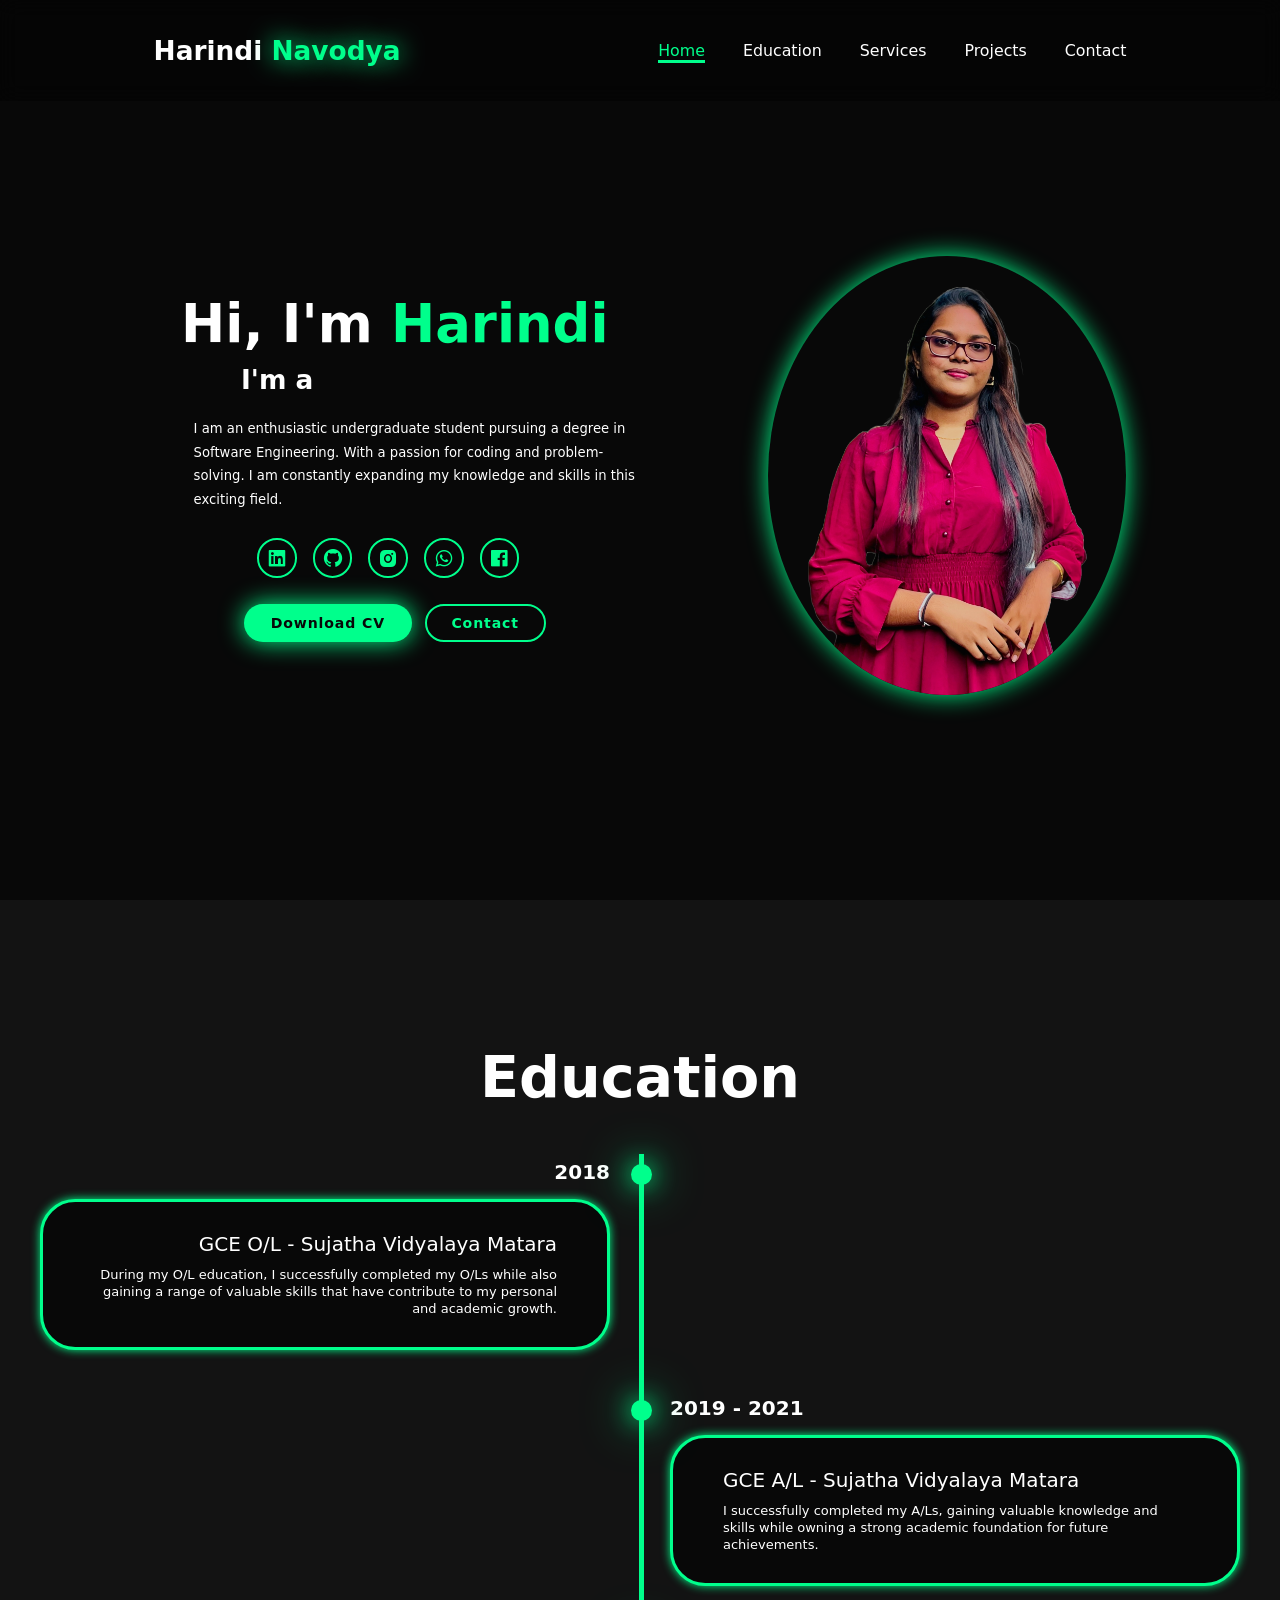
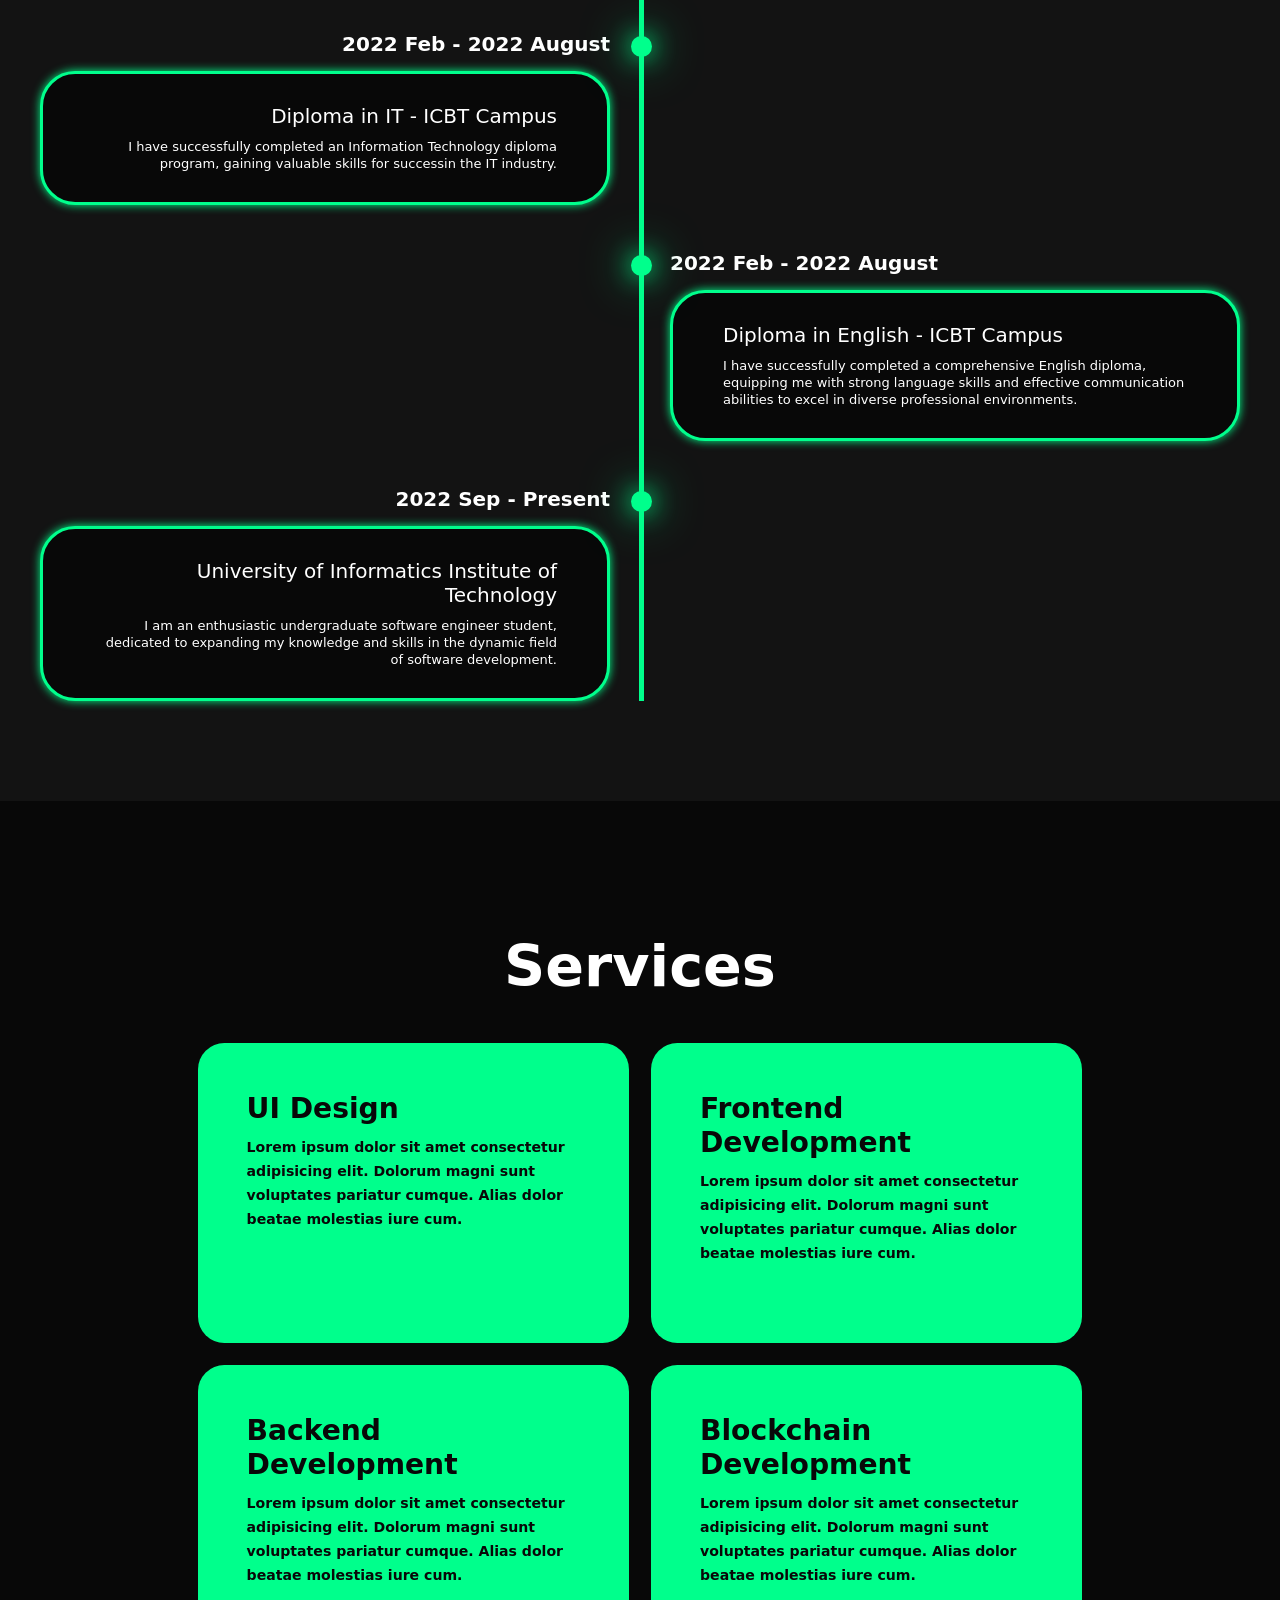
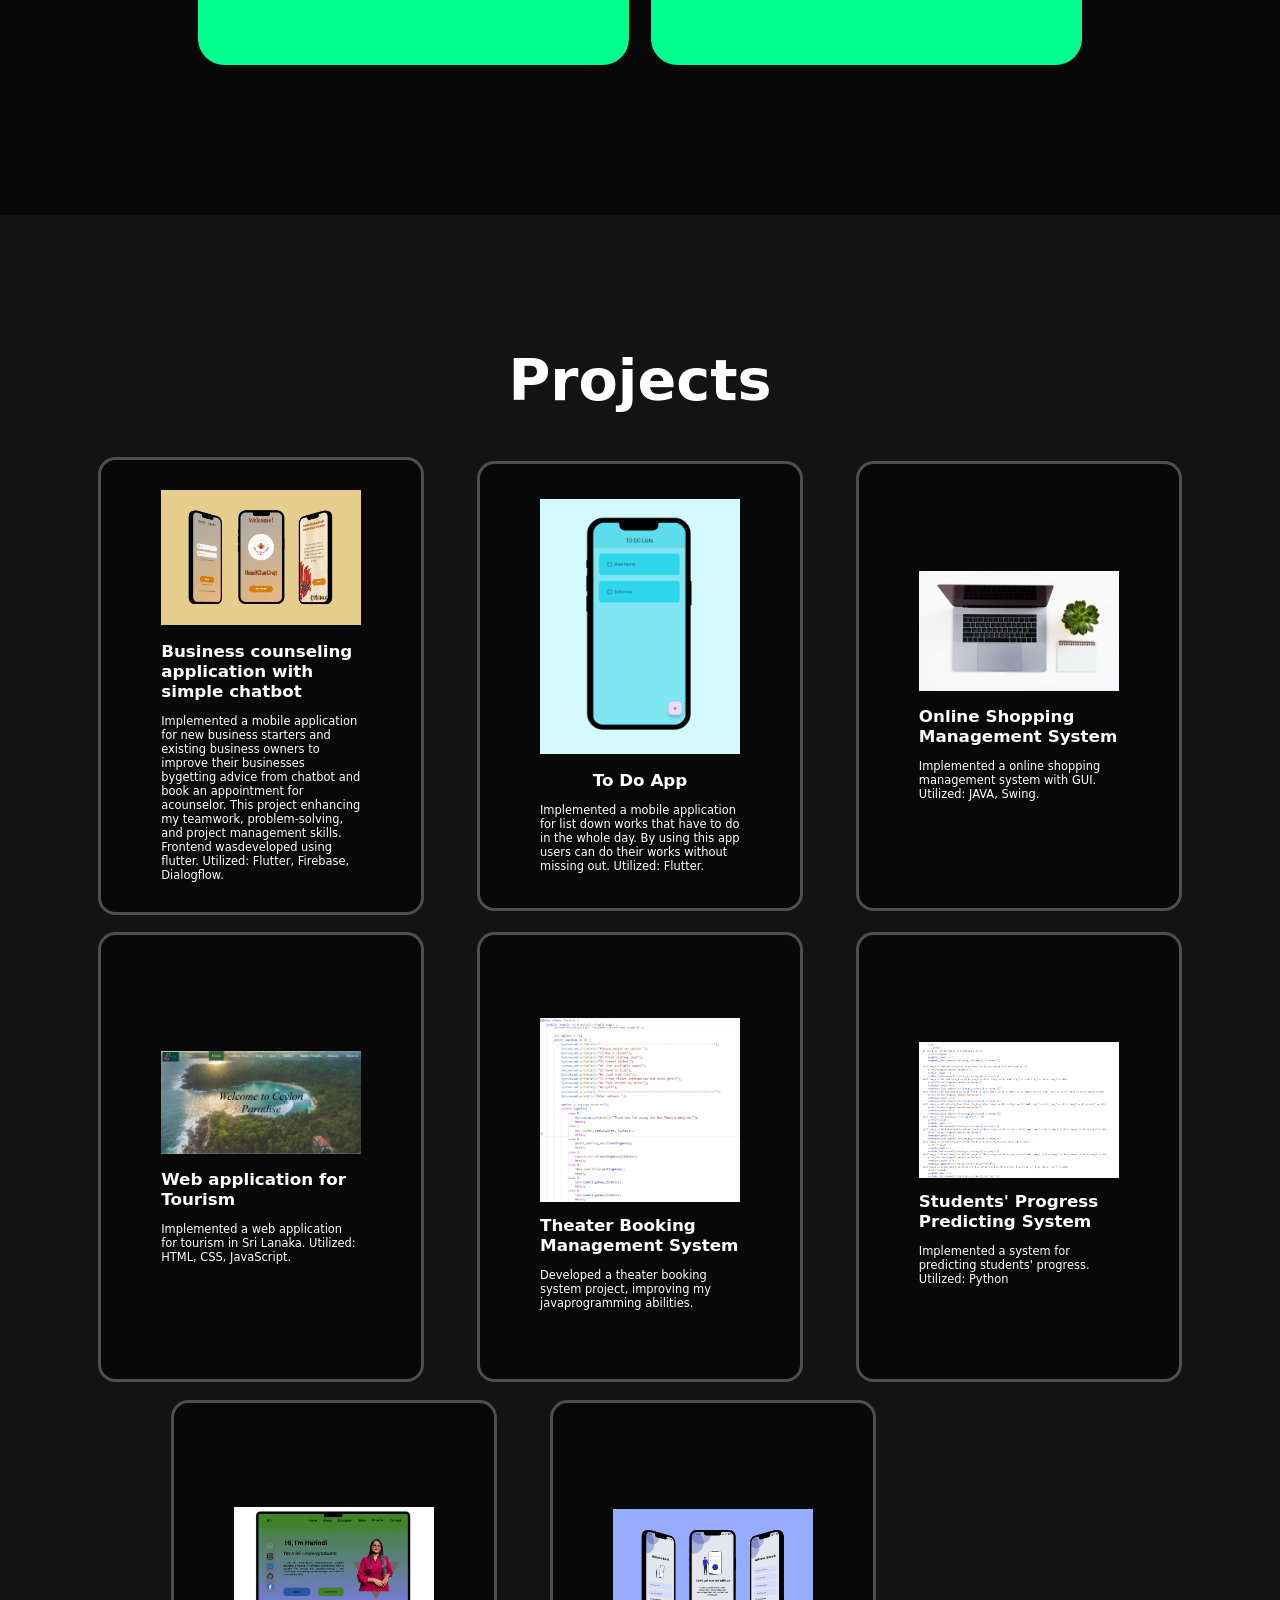
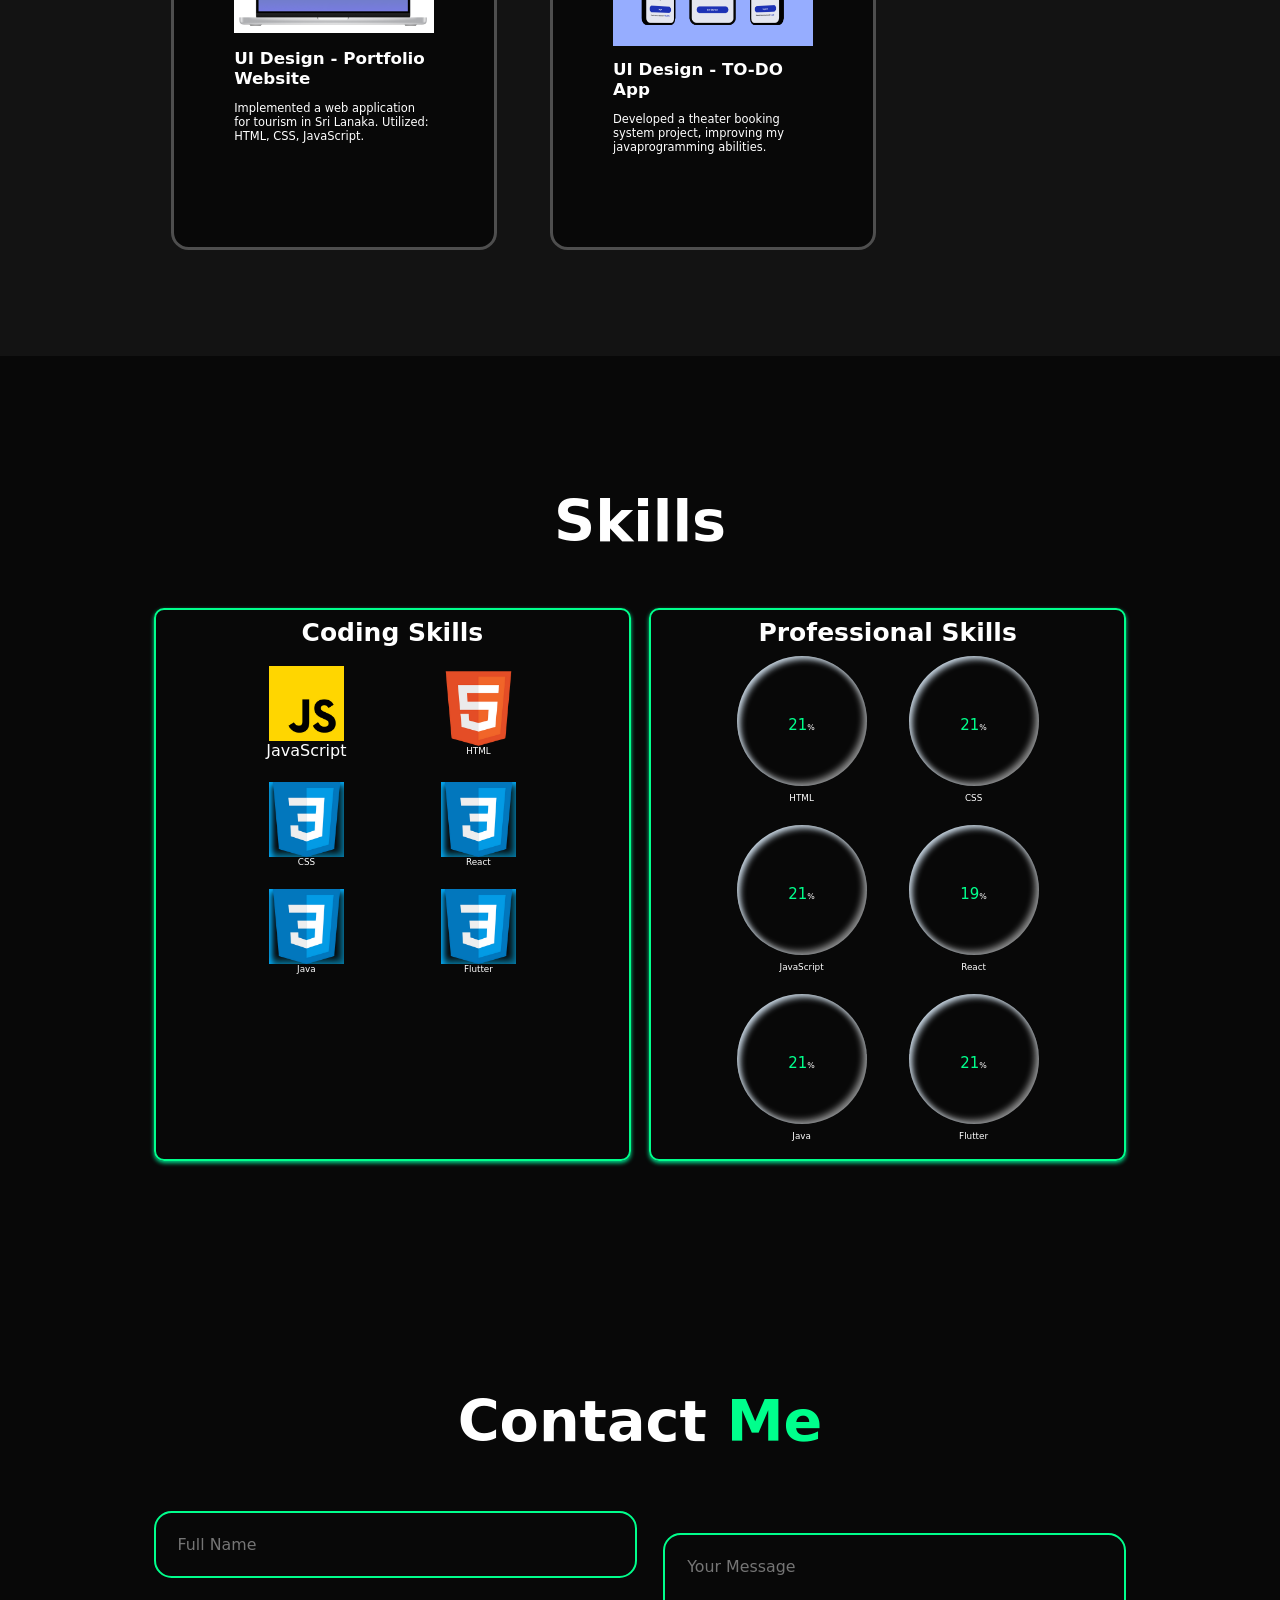
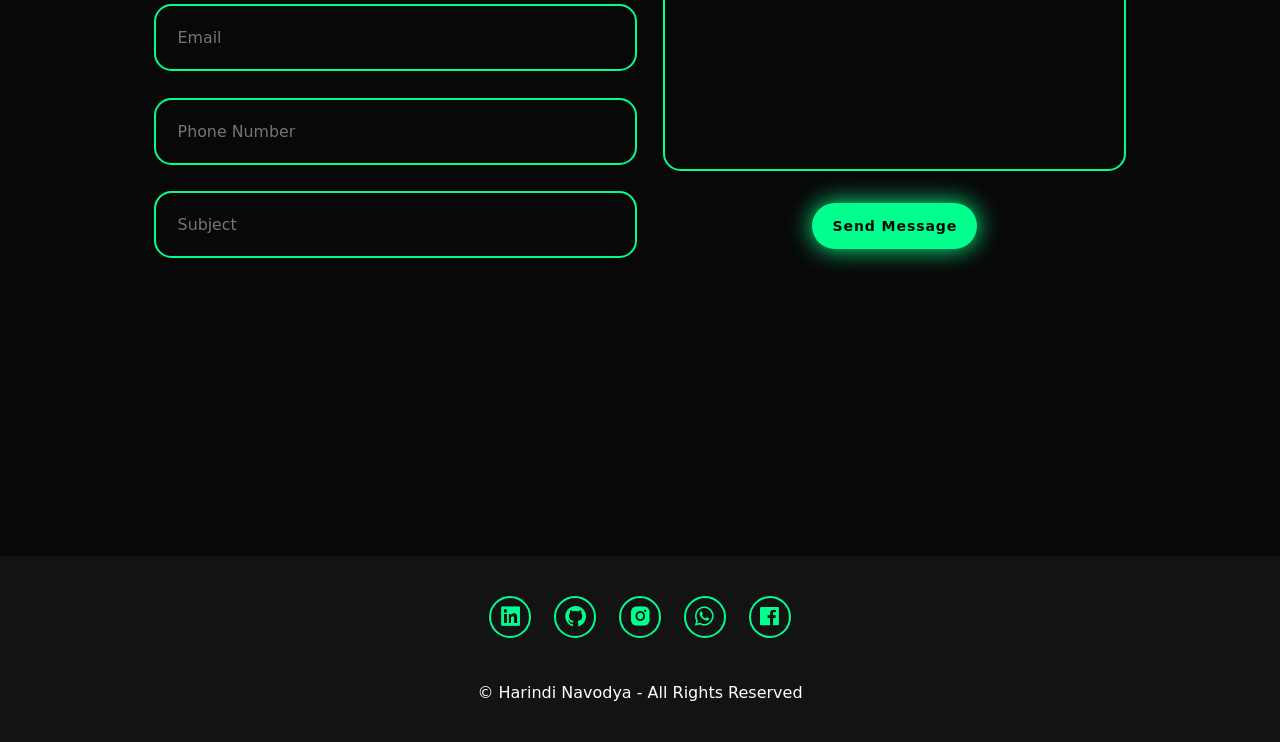
==== commit 8c91105a: "add links for projects" ====
--- a/index.html
+++ b/index.html
@@ -151,7 +151,7 @@
 
             <div class="wrapper">
                 <div class="testimonial-item">
-                    <a href="https://github.com/Harindi-Navodya/HN_Portfolio.io">
+                    <a href="https://github.com/kasunipalliyaguruge/HandiChatCraft">
                     <img src="img/4.png" alt=""></a>
                     <h2>Business counseling application with simple chatbot</h2>
                     <!--<div class="rating">
@@ -190,7 +190,7 @@
                 </div>
 
                 <div class="testimonial-item">
-                    <a href="https://github.com/Harindi-Navodya/HN_Portfolio.io"></a>
+                    <a href="https://github.com/HarindiNavodya/Theater-Booking-Management-System"></a>
                     <img src="img/7.png" alt=""></a>
                     <h2>Theater Booking Management System</h2>
                     
@@ -208,27 +208,27 @@
 
             <div class="wrapper">
                 <div class="testimonial-item">
-                    <a href="https://github.com/Harindi-Navodya/HN_Portfolio.io">
+                    <a href="https://www.figma.com/design/Hpzon83dKnTcnHs75RCmDN/first-design?node-id=0%3A1&t=eBJ4YdFfzveZy2Ls-1">
                     <img src="img/8.png" alt=""></a>
                     <h2>UI Design - Portfolio Website</h2>
                     <p>Implemented a web application for tourism in Sri Lanaka. Utilized: HTML, CSS, JavaScript.</p>
                 </div>
 
                 <div class="testimonial-item">
-                    <a href="https://github.com/Harindi-Navodya/HN_Portfolio.io"></a>
+                    <a href="https://www.figma.com/design/27vKXsHTHMxTH5fF6LNh4Y/Second-Project?node-id=0%3A1&t=42uvsUwPlifiPTNC-1"></a>
                     <img src="img/9.png" alt=""></a>
                     <h2>UI Design - TO-DO App</h2>
                     
                     <p>Developed a theater booking system project, improving my javaprogramming abilities.</p>
                 </div>
 
-                <div class="testimonial-item">
+                <!--<div class="testimonial-item">
                     <a href="https://github.com/Harindi-Navodya/HN_Portfolio.io"></a>
                     <img src="img/6.png" alt=""></a>
                     <h2>Students' Progress Predicting System</h2>
                     
                     <p>Implemented a system for predicting students' progress. Utilized: Python</p>
-                </div>
+                </div>-->
             </div>
         </div>
     </section>
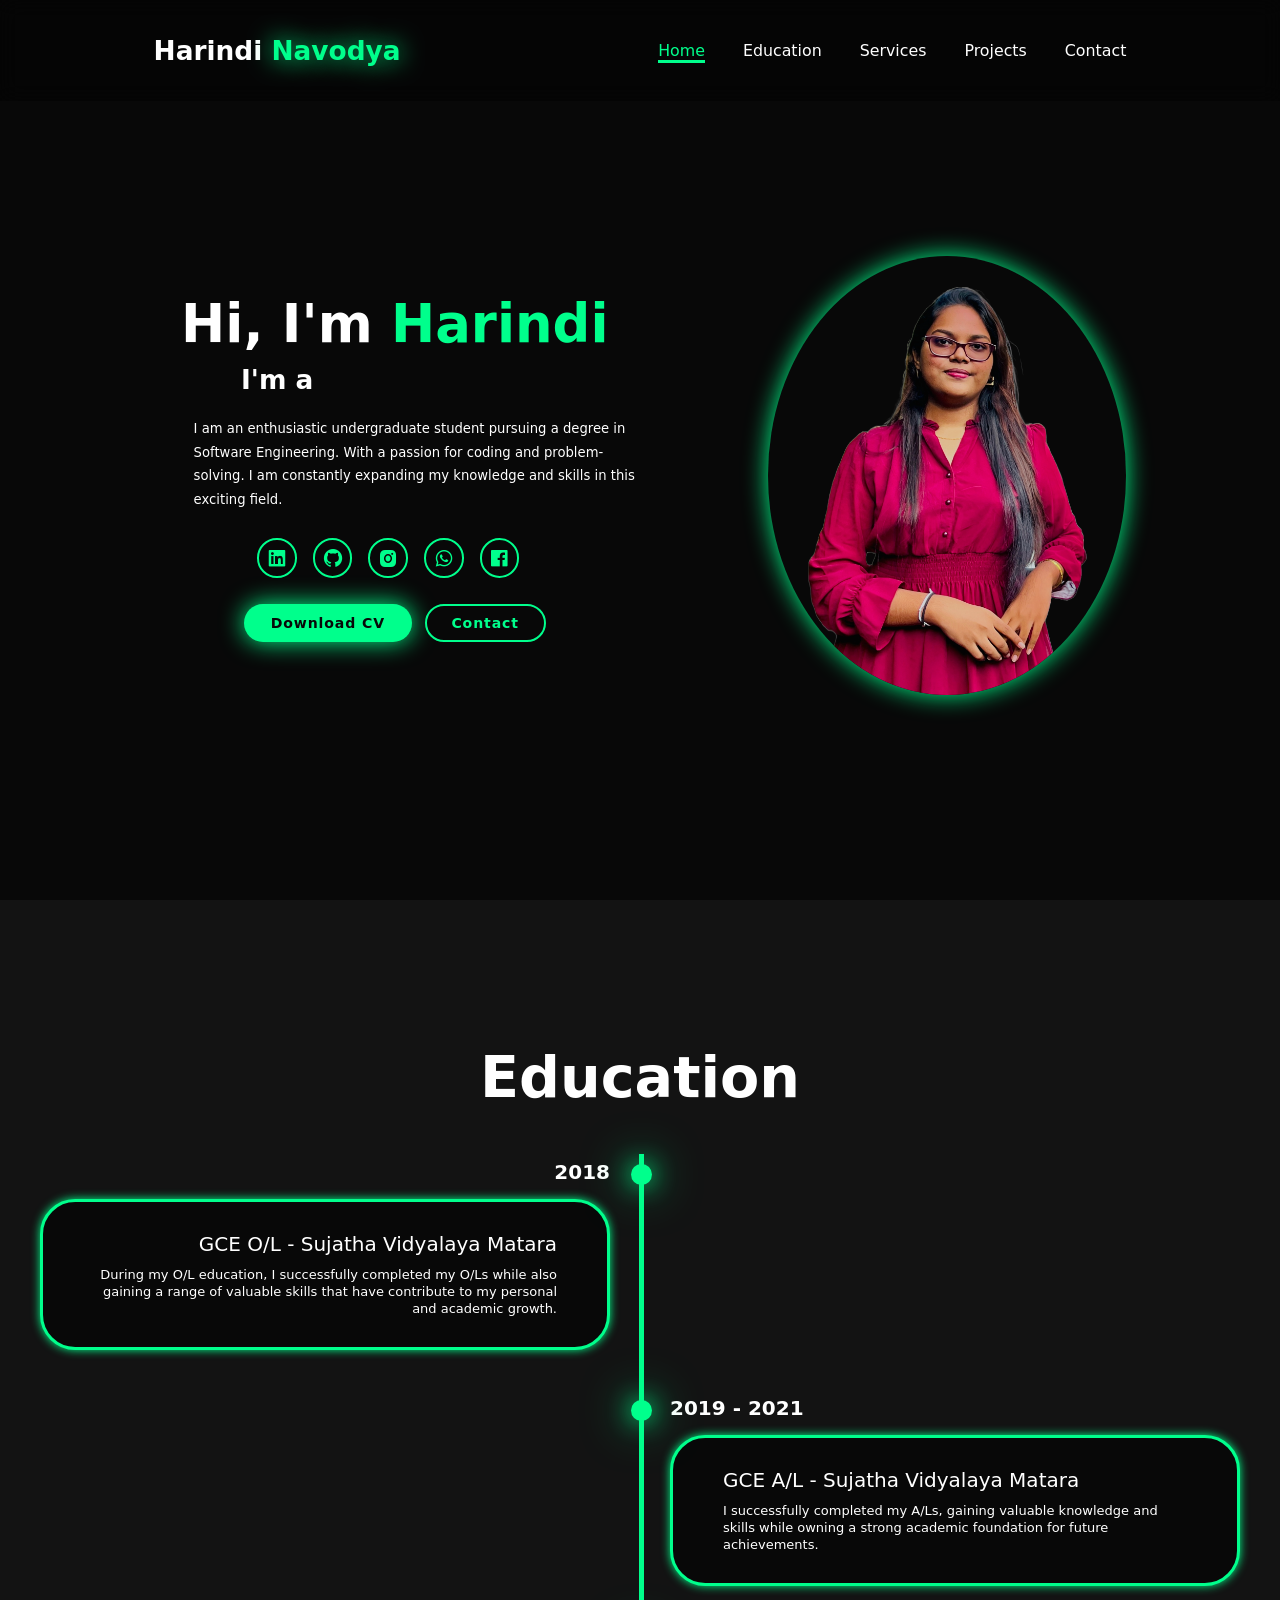
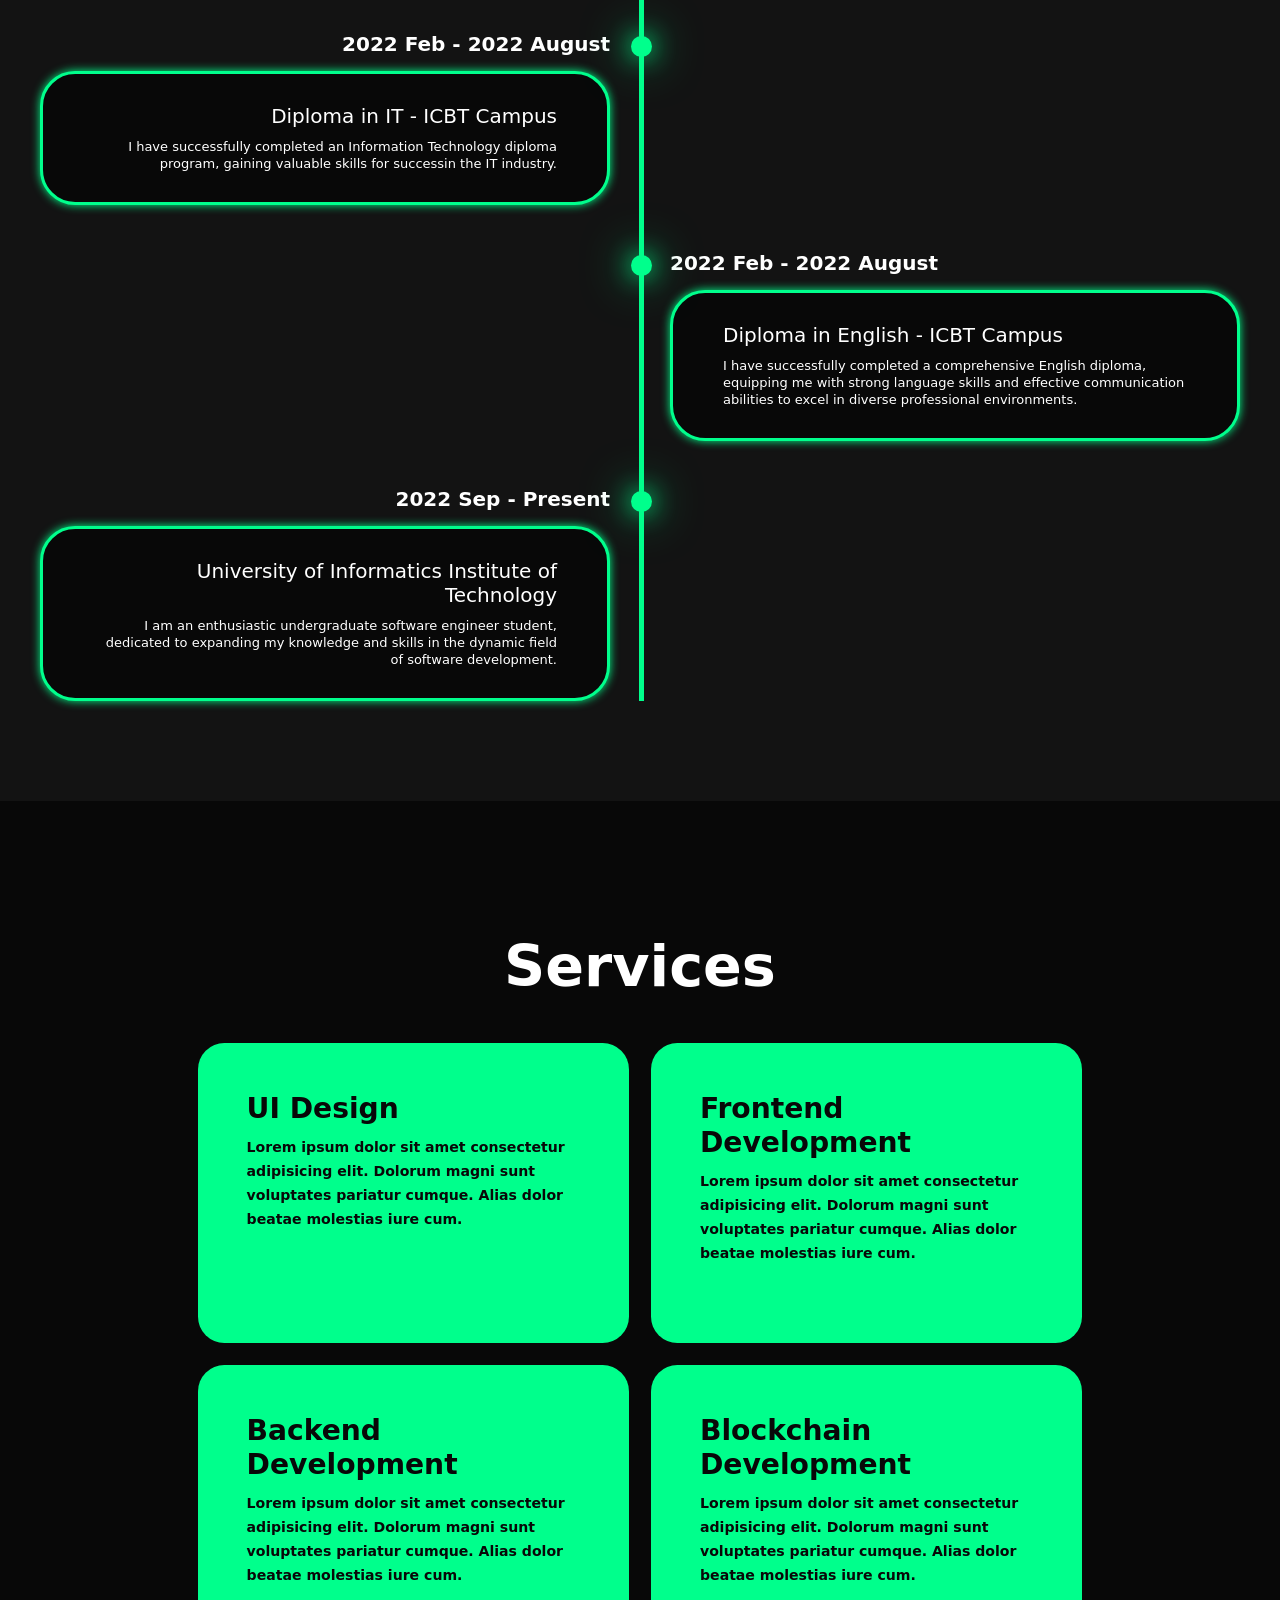
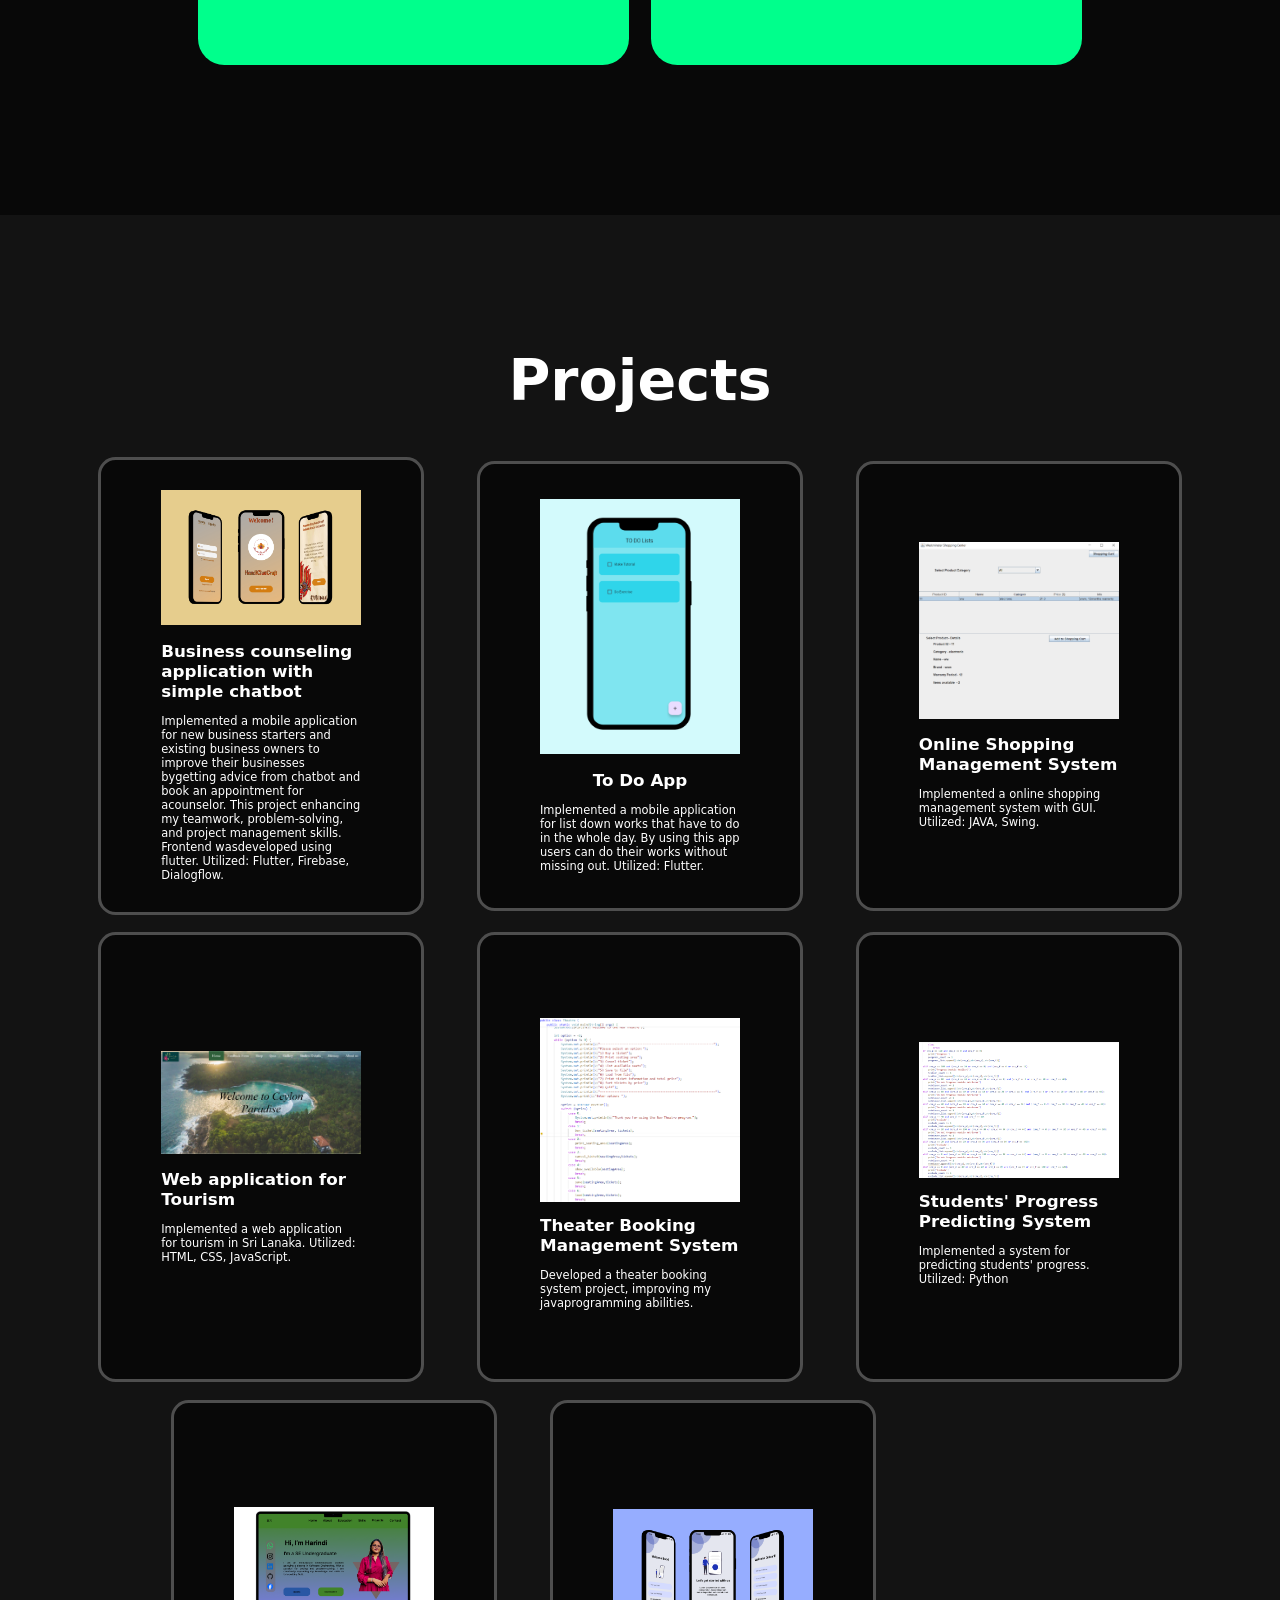
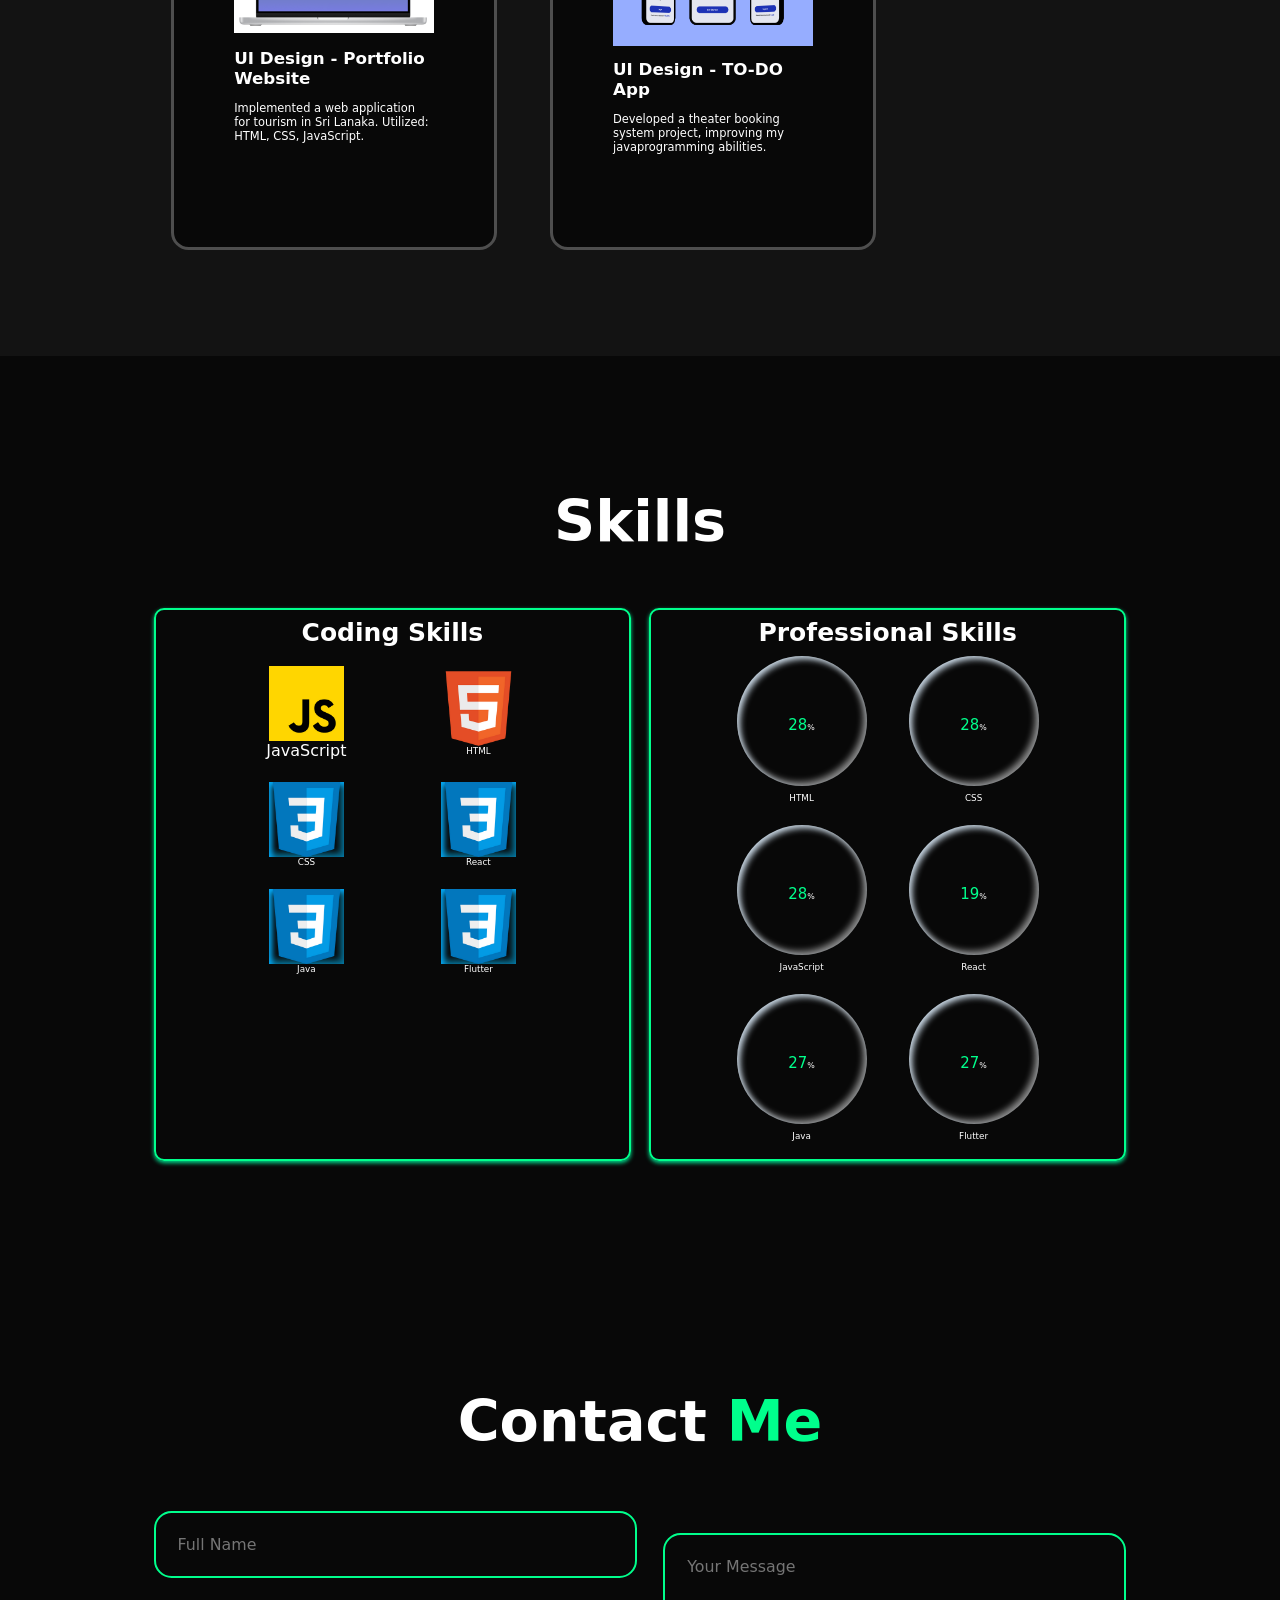
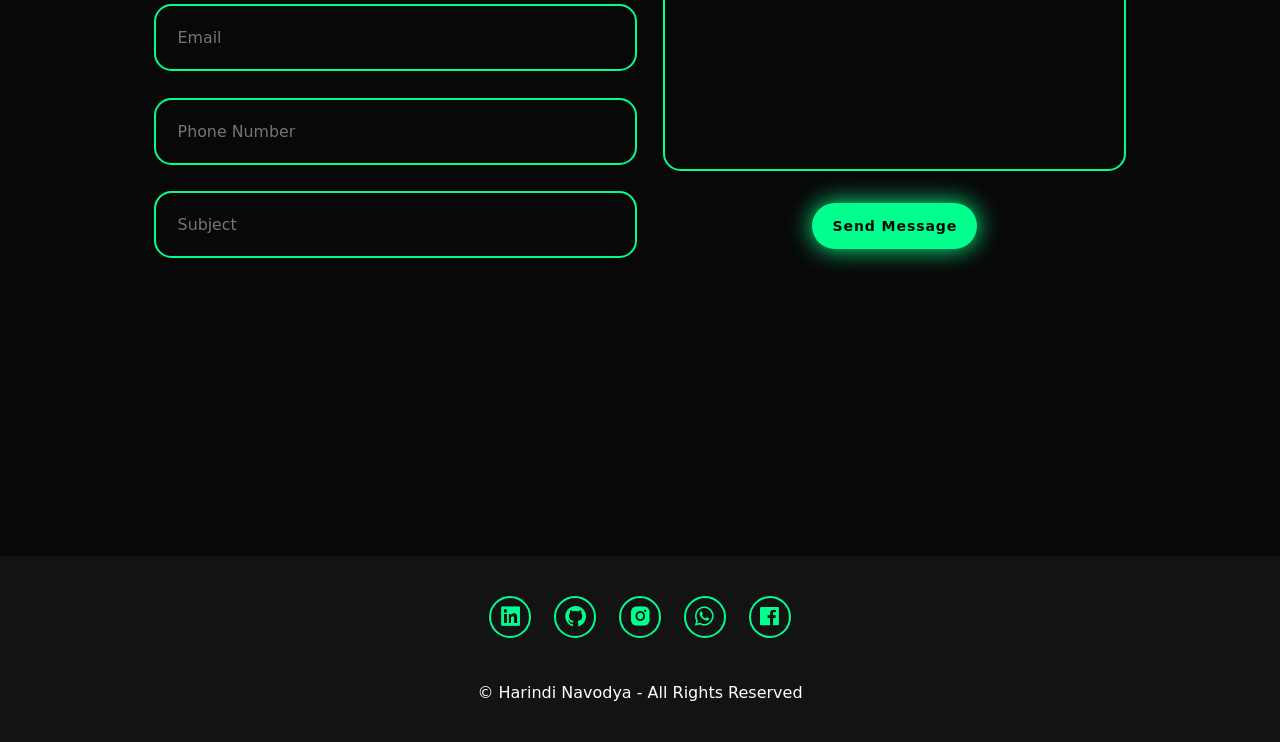
==== commit 26e10ee6: "add links to projects" ====
--- a/index.html
+++ b/index.html
@@ -165,7 +165,7 @@
                 </div>
 
                 <div class="testimonial-item">
-                    <a href="https://github.com/Harindi-Navodya/HN_Portfolio.io">
+                    <a href="https://github.com/HarindiNavodya/To-Do-App">
                     <img src="img/5.png" alt=""></a>
                     <h2>To Do App</h2>
                     
@@ -173,8 +173,8 @@
                 </div>
 
                 <div class="testimonial-item">
-                    <a href="https://github.com/Harindi-Navodya/HN_Portfolio.io">
-                    <img src="img/3.jpg" alt=""></a>
+                    <a href="https://github.com/HarindiNavodya/Online-Shopping-Management-System">
+                    <img src="img/11.png" alt=""></a>
                     <h2>Online Shopping Management System</h2>
                    
                     <p>Implemented a online shopping management system with GUI. Utilized: JAVA, Swing.</p>
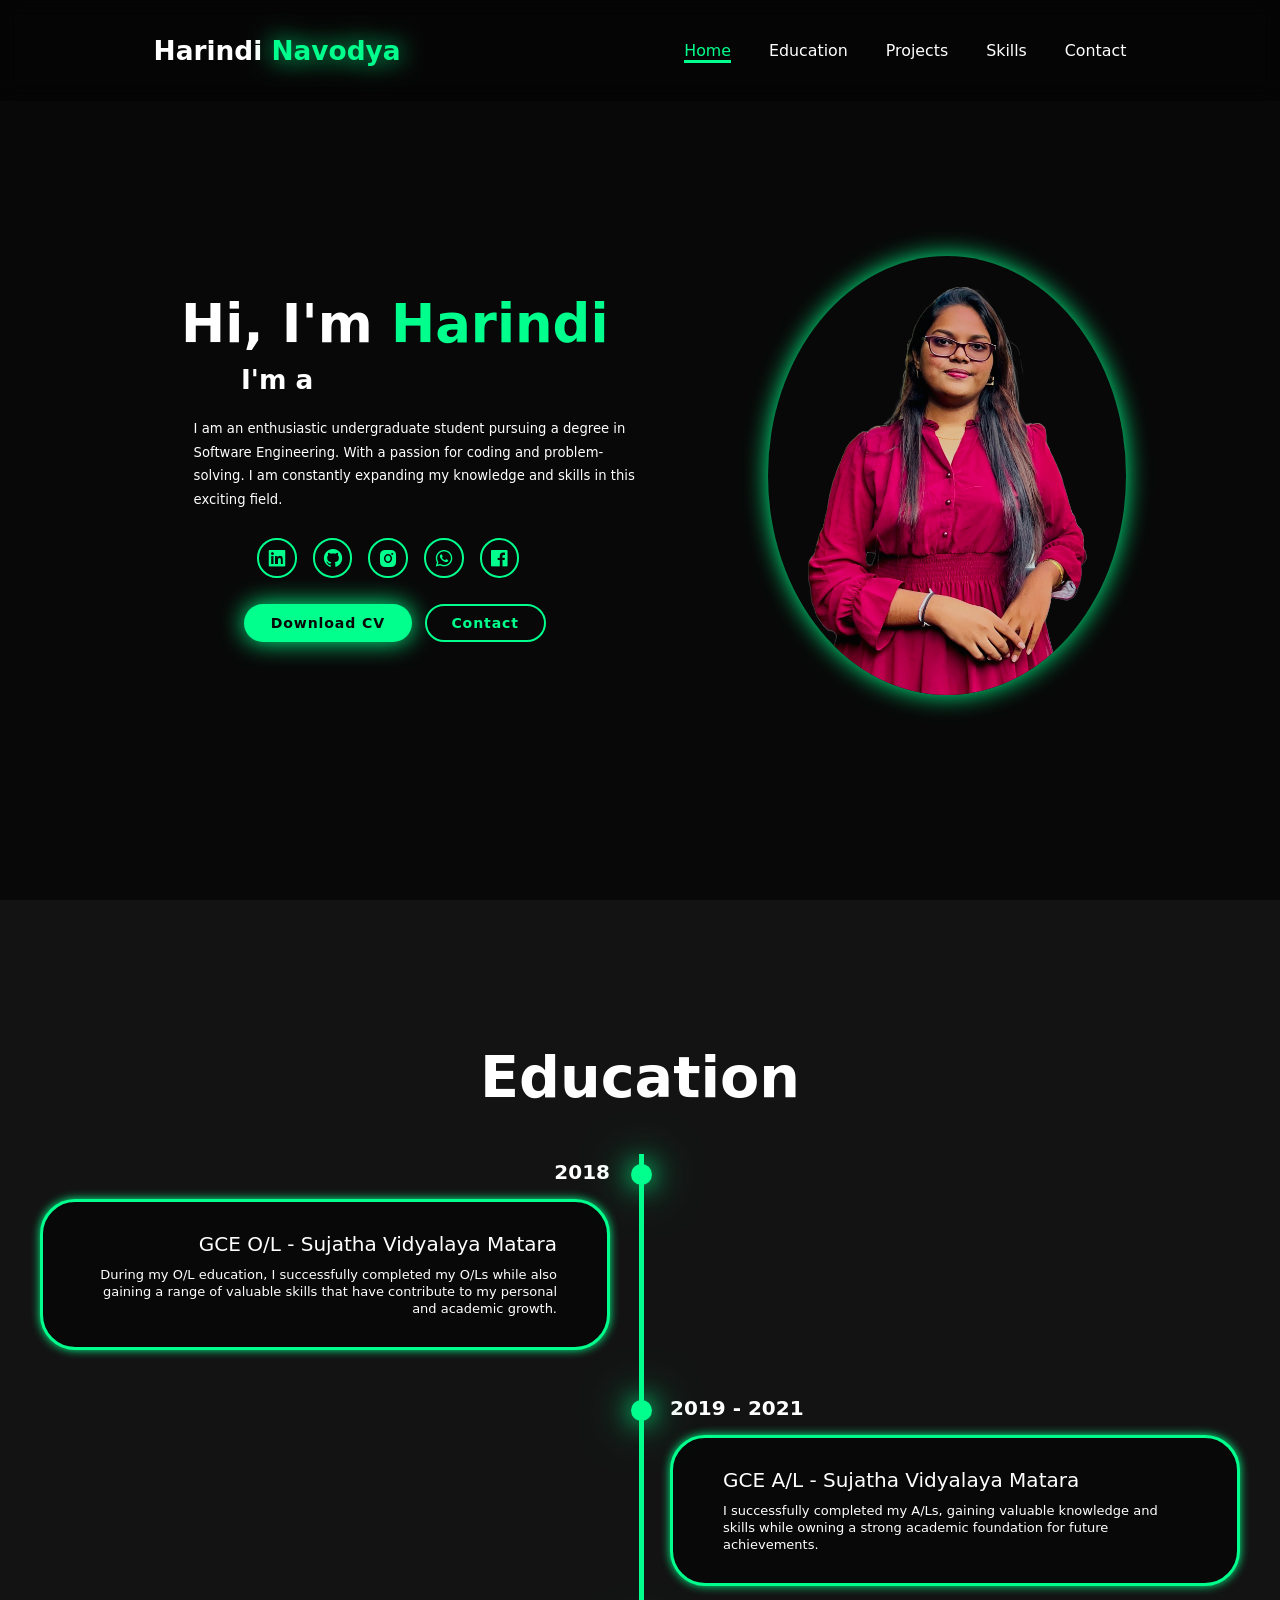
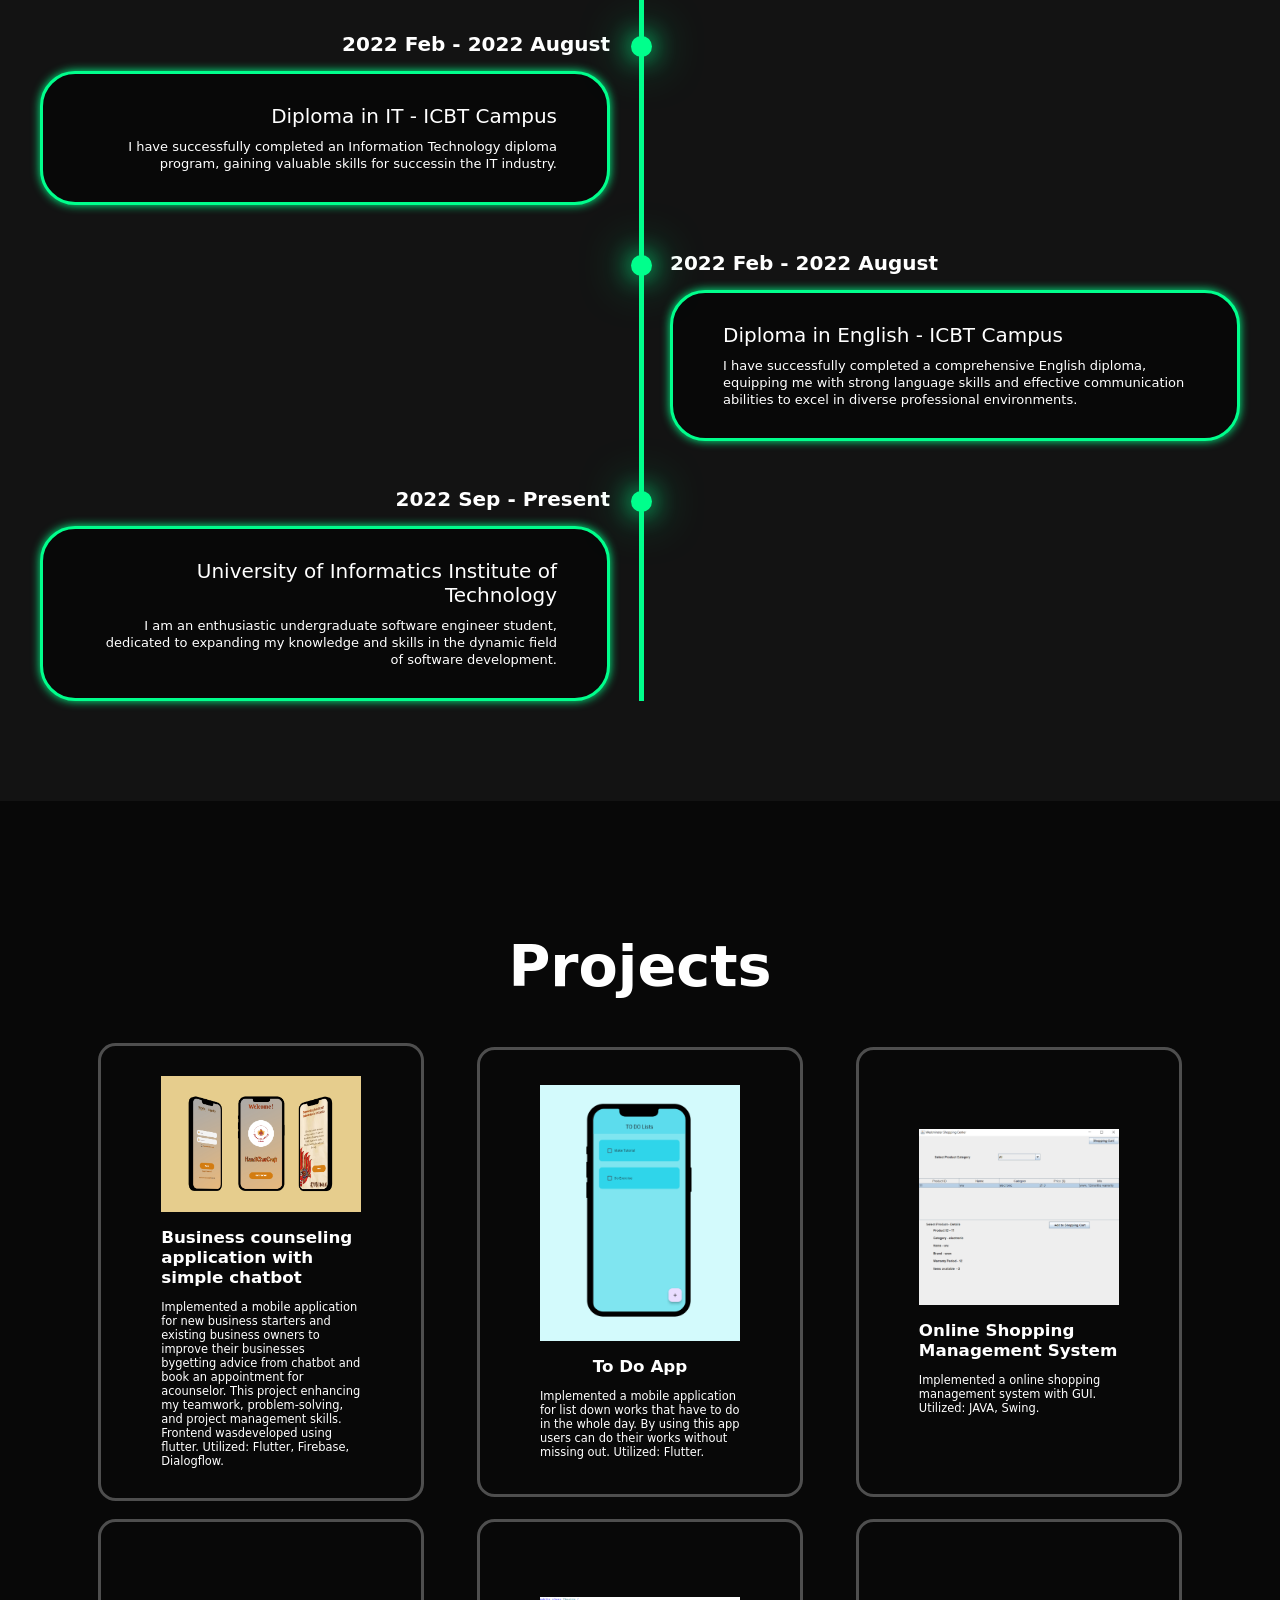
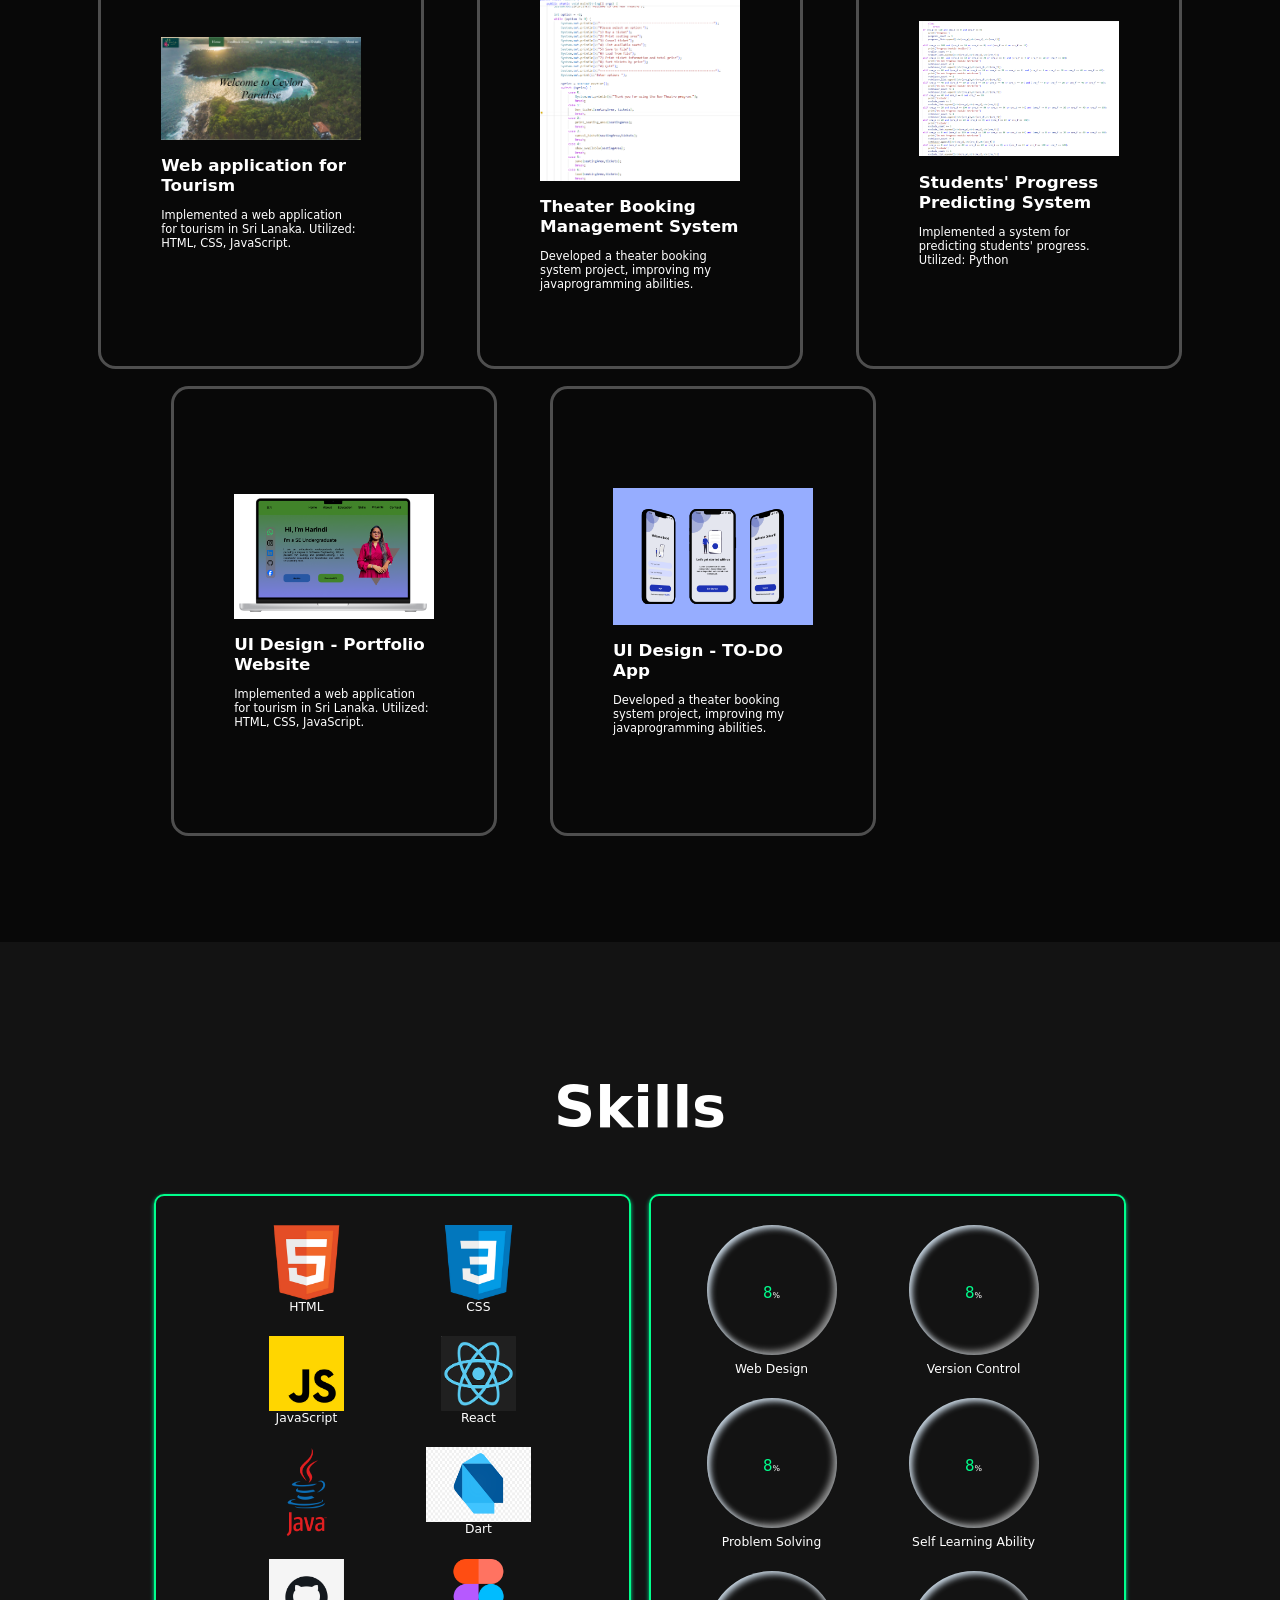
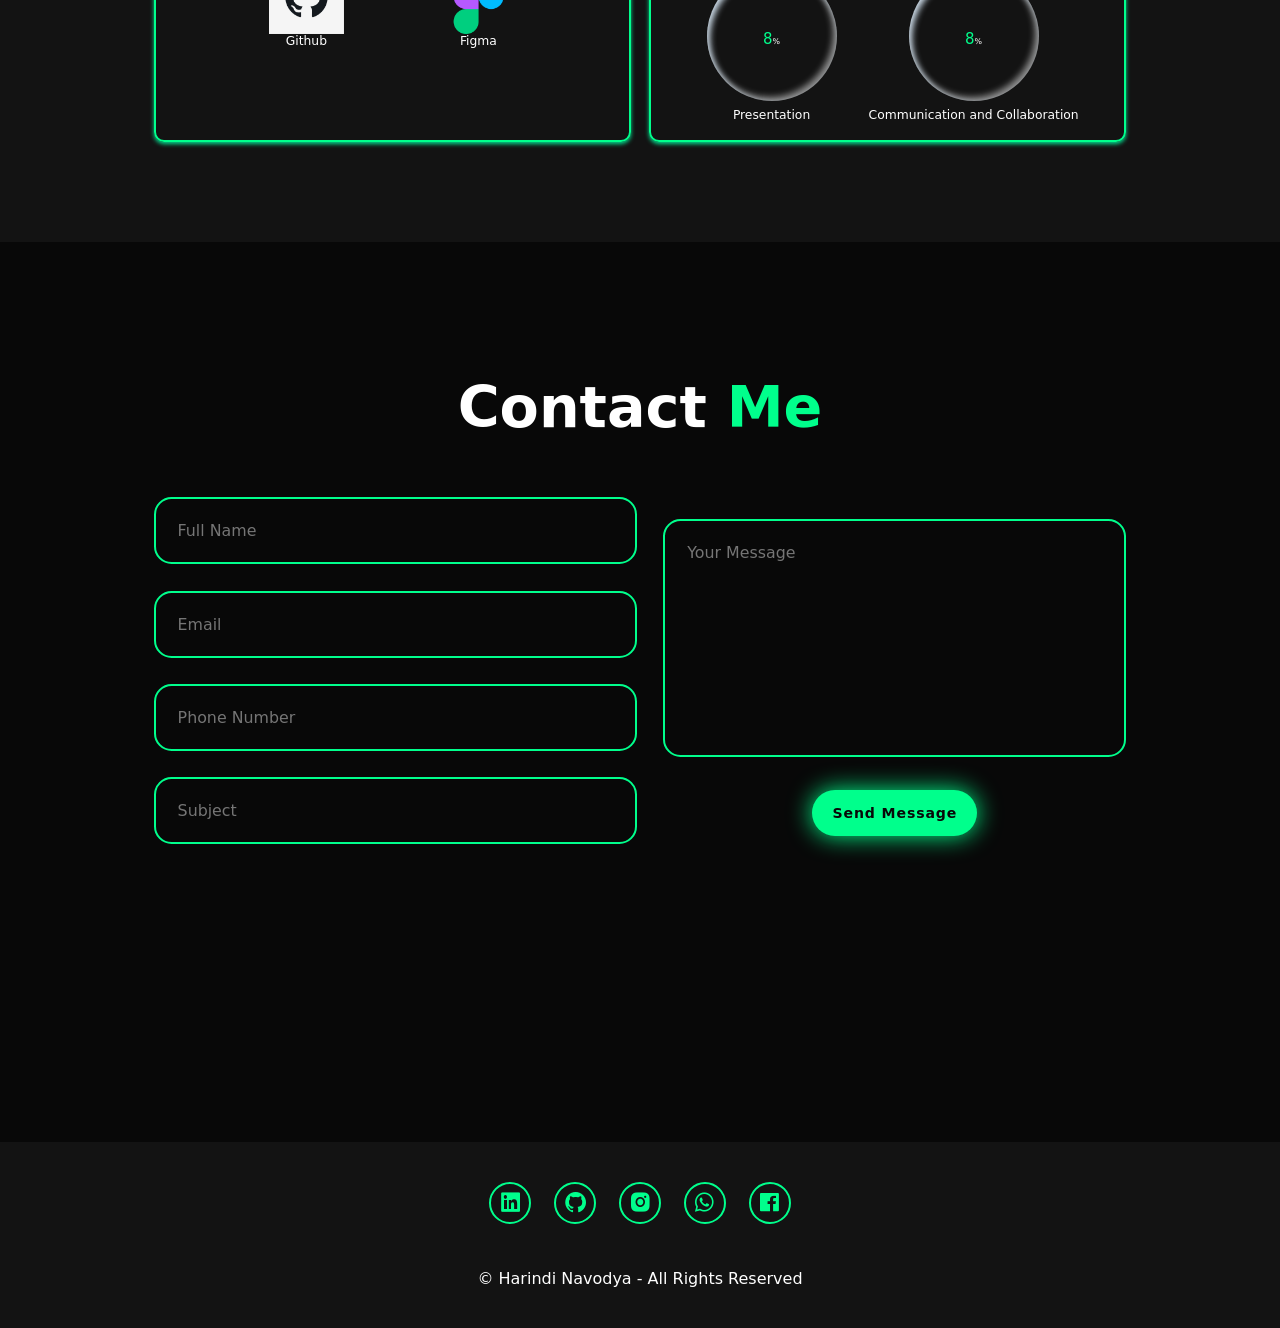
==== commit f851b5ce: "add images and change some places in html file" ====
--- a/index.html
+++ b/index.html
@@ -24,8 +24,9 @@
         <nav class="navbar">
             <a href="#home" class="">Home</a>
             <a href="#education" class="">Education</a>
-            <a href="#services" class="">Services</a>
+            
             <a href="#testimonials" class="">Projects</a>
+            <a href="#skills" class="">Skills</a>
             <a href="#contact" class="">Contact</a>
         </nav>
     </header>
@@ -49,7 +50,7 @@
             </div>
 
             <div class="btn-group">
-                <a href="my resume (new).pdf" class="btn">Download CV</a>
+                <a href="new resume.pdf" class="btn">Download CV</a>
                 <a href="mailto:harindi.20220541@iit.ac.lk" class="btn">Contact</a>
             </div>
         </div>
@@ -113,7 +114,7 @@
 
     <!-- Services Section -->
 
-    <section id="services" class="services">
+    <!--<section id="services" class="services">
         <h2 class="heading">Services</h2>
         <div class="services-container">
             <div class="service-box">
@@ -141,7 +142,7 @@
                 </div>
             </div>
         </div>
-    </section>
+    </section>-->
 
     <!-- Testimonials Section -->
 
@@ -190,7 +191,7 @@
                 </div>
 
                 <div class="testimonial-item">
-                    <a href="https://github.com/HarindiNavodya/Theater-Booking-Management-System"></a>
+                    <a href="https://github.com/HarindiNavodya/Theater-Booking-Management-System">
                     <img src="img/7.png" alt=""></a>
                     <h2>Theater Booking Management System</h2>
                     
@@ -198,7 +199,7 @@
                 </div>
 
                 <div class="testimonial-item">
-                    <a href="https://github.com/HarindiNavodya/Students-Progress-Predicting-System"></a>
+                    <a href="https://github.com/HarindiNavodya/Students-Progress-Predicting-System">
                     <img src="img/6.png" alt=""></a>
                     <h2>Students' Progress Predicting System</h2>
                     
@@ -215,7 +216,7 @@
                 </div>
 
                 <div class="testimonial-item">
-                    <a href="https://www.figma.com/design/27vKXsHTHMxTH5fF6LNh4Y/Second-Project?node-id=0%3A1&t=42uvsUwPlifiPTNC-1"></a>
+                    <a href="https://www.figma.com/design/27vKXsHTHMxTH5fF6LNh4Y/Second-Project?node-id=0%3A1&t=42uvsUwPlifiPTNC-1">
                     <img src="img/9.png" alt=""></a>
                     <h2>UI Design - TO-DO App</h2>
                     
@@ -244,15 +245,11 @@
             <div class="skills">
                 <div class="container">
                     <div class="skillBox">
-                        <div class="main-text">
-                            <h2 class="headings" style="text-align: center;font-size: 25px;" >Coding Skills</h2>
-                            
-                        </div><br>
+                        <br><br>
                         <div class="skill-wrap">
                             <div class="skill">
-                                <div class="outer-circle" style="box-shadow: rgb(255, 255, 3)3px 3px 6px 0px inset,
-                                rgba(255, 230, 3, 0.5)-3px -3px 6px 1px inset;">
-                                    <img src="img/javascript.png" alt="html" width="75px" height="75px">
+                                <div class="outer-circle" >
+                                    <img src="img/html.png" alt="html" width="75px" height="75px">
                                     <!--<div class="inner-circle">
                                         <svg xmlns="http://www.w3.org/2000/svg" version="1.1" width="180px" height="180px">
                                             <defs>
@@ -268,78 +265,92 @@
                                        </h2>
                                     </div>-->
                                 </div>
-                                <div class="sk-title" style="font-size: medium;">
+                                <div class="sk-title" style="font-size: 1.4rem;">
+                                    HTML
+                                </div>
+                            </div>
+
+                            <div class="skill">
+                                <div class="outer-circle" >
+                                    <img src="img/css.png" alt="css" width="75px" height="75px">
+                                    
+                                    <!--<div class="inner-circle">
+                                        <svg xmlns="http://www.w3.org/2000/svg" version="1.1" width="180px" height="180px">
+                                            <defs>
+                                                <linearGradient id="GradientColor">
+                                                <stop offset="0%" stop-color="#e91e63" />
+                                                <stop offset="100%" stop-color="#673ab7" />
+                                                </linearGradient>
+                                            </defs>
+                                                <circle cx="85" cy="85" r="75" stroke-linecap="round" />
+                                       </svg>
+                                       <h2 class="counter">
+                                        <span data-target="47">0</span>%
+                                       </h2>
+                                    </div>-->
+                                </div>
+                                <div class="sk-title" style="font-size: 1.4rem;">
+                                    CSS
+                                </div>
+                            </div>
+
+
+                            <div class="skill">
+                                <div class="outer-circle" >
+                                    <img src="img/javascript.png" alt="JavaScript" width="75px" height="75px">
+                                    
+                                </div>
+                                <div class="sk-title" style="font-size: 1.4rem;">
                                     JavaScript
                                 </div>
                             </div>
 
-                            <div class="skill">
-                                <div class="outer-circle" >
-                                    <img src="img/html.png" alt="html" width="75px" height="75px">
-                                    
-                                    <!--<div class="inner-circle">
-                                        <svg xmlns="http://www.w3.org/2000/svg" version="1.1" width="180px" height="180px">
-                                            <defs>
-                                                <linearGradient id="GradientColor">
-                                                <stop offset="0%" stop-color="#e91e63" />
-                                                <stop offset="100%" stop-color="#673ab7" />
-                                                </linearGradient>
-                                            </defs>
-                                                <circle cx="85" cy="85" r="75" stroke-linecap="round" />
-                                       </svg>
-                                       <h2 class="counter">
-                                        <span data-target="47">0</span>%
-                                       </h2>
-                                    </div>-->
-                                </div>
-                                <div class="sk-title">
-                                    HTML
-                                </div>
-                            </div>
-
-
-                            <div class="skill">
-                                <div class="outer-circle" style="box-shadow: rgb(3, 175, 255)3px 3px 6px 0px inset,
-                                rgba(3, 192, 255, 0.5)-3px -3px 6px 1px inset;">
-                                    <img src="img/css.png" alt="html" width="75px" height="75px">
-                                    
-                                </div>
-                                <div class="sk-title">
-                                    CSS
-                                </div>
-                            </div>
-
-
-                            <div class="skill">
-                                <div class="outer-circle" style="box-shadow: rgb(3, 175, 255)3px 3px 6px 0px inset,
-                                rgba(3, 192, 255, 0.5)-3px -3px 6px 1px inset;">
-                                    <img src="img/css.png" alt="html" width="75px" height="75px">
-                                    
-                                </div>
-                                <div class="sk-title">
+
+                            <div class="skill">
+                                <div class="outer-circle" >
+                                    <img src="img/react.png" alt="html" width="75px" height="75px">
+                                    
+                                </div>
+                                <div class="sk-title" style="font-size: 1.4rem;">
                                     React
                                 </div>
                             </div>
 
                             <div class="skill">
-                                <div class="outer-circle" style="box-shadow: rgb(3, 175, 255)3px 3px 6px 0px inset,
-                                rgba(3, 192, 255, 0.5)-3px -3px 6px 1px inset;">
-                                    <img src="img/css.png" alt="html" width="75px" height="75px">
-                                    
-                                </div>
-                                <div class="sk-title">
-                                    Java
-                                </div>
-                            </div>
-
-                            <div class="skill">
-                                <div class="outer-circle" style="box-shadow: rgb(3, 175, 255)3px 3px 6px 0px inset,
-                                rgba(3, 192, 255, 0.5)-3px -3px 6px 1px inset;">
-                                    <img src="img/css.png" alt="html" width="75px" height="75px">
-                                    
-                                </div>
-                                <div class="sk-title">
-                                    Flutter
+                                <div class="outer-circle" >
+                                    <img src="img/java.png" alt="html" width="135px" height="90px">
+                                    
+                                </div>
+                                
+                            </div>
+
+                            <div class="skill">
+                                <div class="outer-circle" >
+                                    <img src="img/dart.png" alt="html" width="105px" height="75px">
+                                    
+                                </div>
+                                <div class="sk-title" style="font-size: 1.4rem;">
+                                    Dart
+                                </div>
+                            </div>
+
+                            <div class="skill">
+                                <div class="outer-circle" >
+                                    <img src="img/github.png" alt="html" width="75px" height="75px">
+                                    
+                                </div>
+                                <div class="sk-title" style="font-size: 1.4rem;">
+                                    Github
+                                </div>
+                            </div>
+
+                            <div class="skill">
+                                <div class="outer-circle" >
+                                    <img src="img/Figma.png" alt="html" width="75px" height="75px">
+                                    
+                                </div>
+                                <div class="sk-title" style="font-size: 1.4rem;">
+                                    Figma
                                 </div>
                             </div>
                         </div>
@@ -426,10 +437,7 @@
             <div class="skills">
                 <div class="container">
                     <div class="skillBox">
-                        <div class="main-text">
-                            <h2 class="headings" style="text-align: center;font-size: 25px;">Professional Skills</h2>
-                            
-                        </div>
+                        <br><br>
                         <div class="skill-wrap">
                             <div class="skill">
                                 <div class="outer-circle">
@@ -444,12 +452,12 @@
                                                 <circle cx="85" cy="85" r="75" stroke-linecap="round" />
                                        </svg>
                                        <h2 class="counter">
-                                        <span data-target="56">0</span>%
-                                       </h2>
-                                    </div>
-                                </div>
-                                <div class="sk-title">
-                                    HTML
+                                        <span data-target="85">0</span>%
+                                       </h2>
+                                    </div>
+                                </div>
+                                <div class="sk-title" style="font-size: 1.4rem;">
+                                    Web Design
                                 </div>
                             </div>
 
@@ -466,12 +474,12 @@
                                                 <circle cx="85" cy="85" r="75" stroke-linecap="round" />
                                        </svg>
                                        <h2 class="counter">
-                                        <span data-target="47">0</span>%
-                                       </h2>
-                                    </div>
-                                </div>
-                                <div class="sk-title">
-                                    CSS
+                                        <span data-target="81">0</span>%
+                                       </h2>
+                                    </div>
+                                </div>
+                                <div class="sk-title" style="font-size: 1.4rem;">
+                                    Version Control
                                 </div>
                             </div>
 
@@ -489,12 +497,12 @@
                                                 <circle cx="85" cy="85" r="75" stroke-linecap="round" />
                                        </svg>
                                        <h2 class="counter">
-                                        <span data-target="56">0</span>%
-                                       </h2>
-                                    </div>
-                                </div>
-                                <div class="sk-title">
-                                    JavaScript
+                                        <span data-target="79">0</span>%
+                                       </h2>
+                                    </div>
+                                </div>
+                                <div class="sk-title" style="font-size: 1.4rem;">
+                                    Problem Solving
                                 </div>
                             </div>
 
@@ -512,12 +520,12 @@
                                                 <circle cx="85" cy="85" r="75" stroke-linecap="round" />
                                        </svg>
                                        <h2 class="counter">
-                                        <span data-target="19">0</span>%
-                                       </h2>
-                                    </div>
-                                </div>
-                                <div class="sk-title">
-                                    React
+                                        <span data-target="80">0</span>%
+                                       </h2>
+                                    </div>
+                                </div>
+                                <div class="sk-title" style="font-size: 1.4rem;">
+                                    Self Learning Ability
                                 </div>
                             </div>
 
@@ -534,12 +542,12 @@
                                                 <circle cx="85" cy="85" r="75" stroke-linecap="round" />
                                        </svg>
                                        <h2 class="counter">
-                                        <span data-target="56">0</span>%
-                                       </h2>
-                                    </div>
-                                </div>
-                                <div class="sk-title">
-                                    Java
+                                        <span data-target="75">0</span>%
+                                       </h2>
+                                    </div>
+                                </div>
+                                <div class="sk-title" style="font-size: 1.4rem;">
+                                    Presentation
                                 </div>
                             </div>
 
@@ -556,12 +564,12 @@
                                                 <circle cx="85" cy="85" r="75" stroke-linecap="round" />
                                        </svg>
                                        <h2 class="counter">
-                                        <span data-target="56">0</span>%
-                                       </h2>
-                                    </div>
-                                </div>
-                                <div class="sk-title">
-                                    Flutter
+                                        <span data-target="76">0</span>%
+                                       </h2>
+                                    </div>
+                                </div>
+                                <div class="sk-title" style="font-size: 1.4rem;">
+                                    Communication and Collaboration
                                 </div>
                             </div>
                         </div>
--- a/style.css
+++ b/style.css
@@ -418,7 +418,9 @@
 /* ******************Testimonials Section********************* */
 
 .testimonials{
-    background: var(--second-bg-color);
+    background: var(--bg-color);
+    
+    
 }
 .testimonials-box{
     background-size: cover;
@@ -750,6 +752,11 @@
 
 /* ==================== Skills section css code ============================ */
 
+.down-box{
+    background: var(--second-bg-color);
+    
+}
+
 .skillBox{
     padding: 0 1rem 1rem;
 }
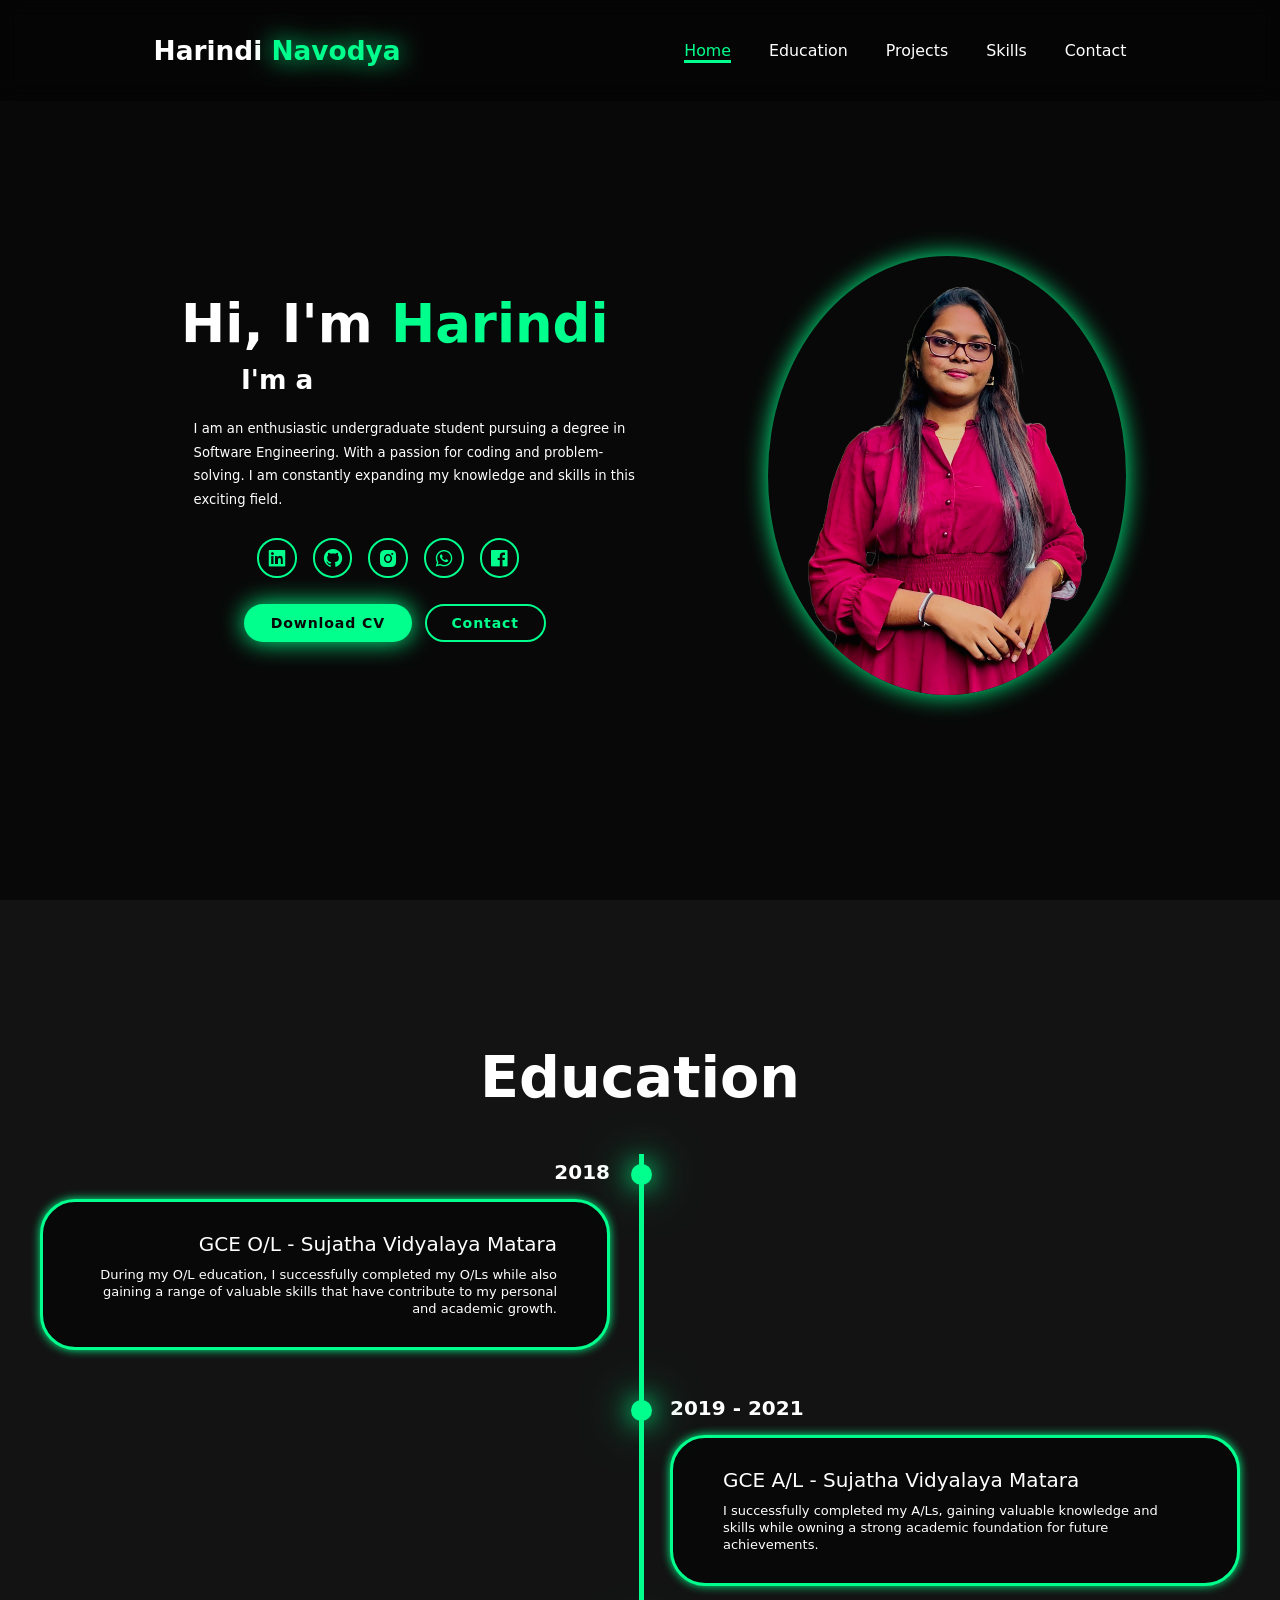
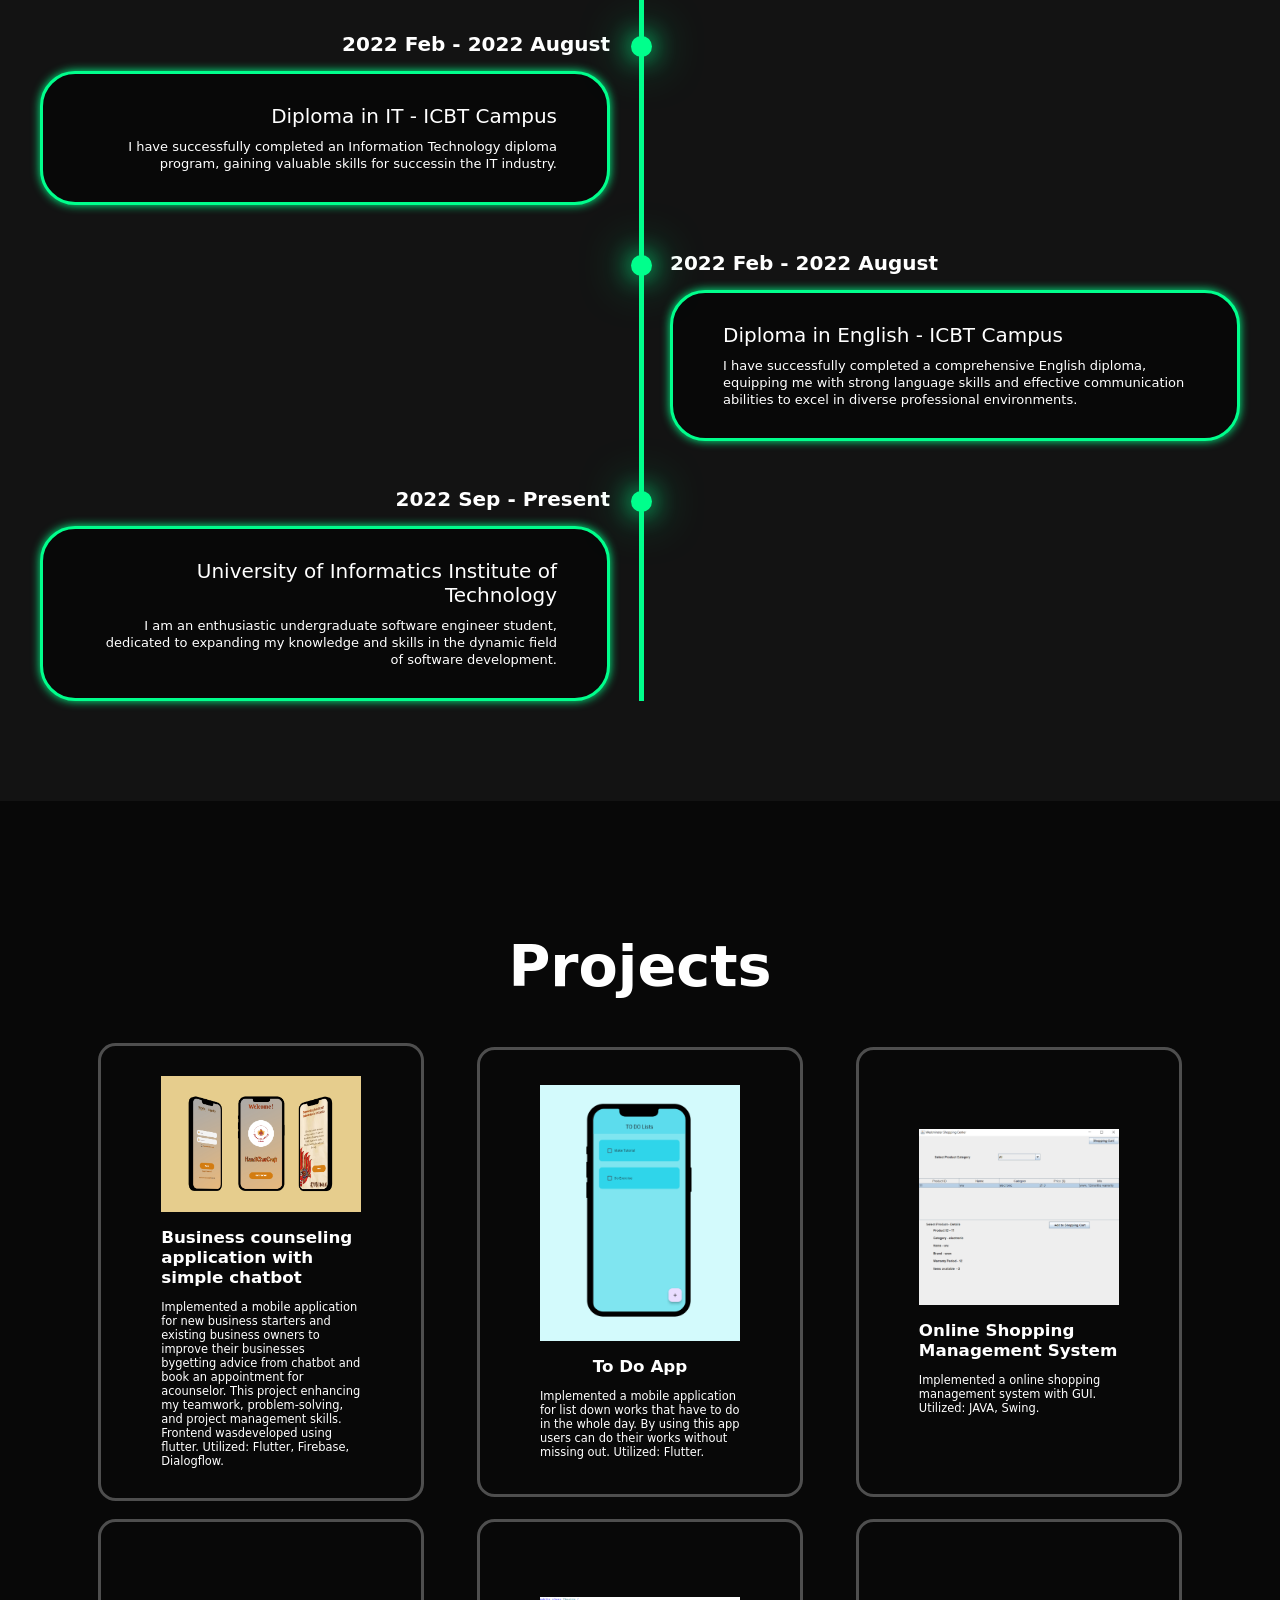
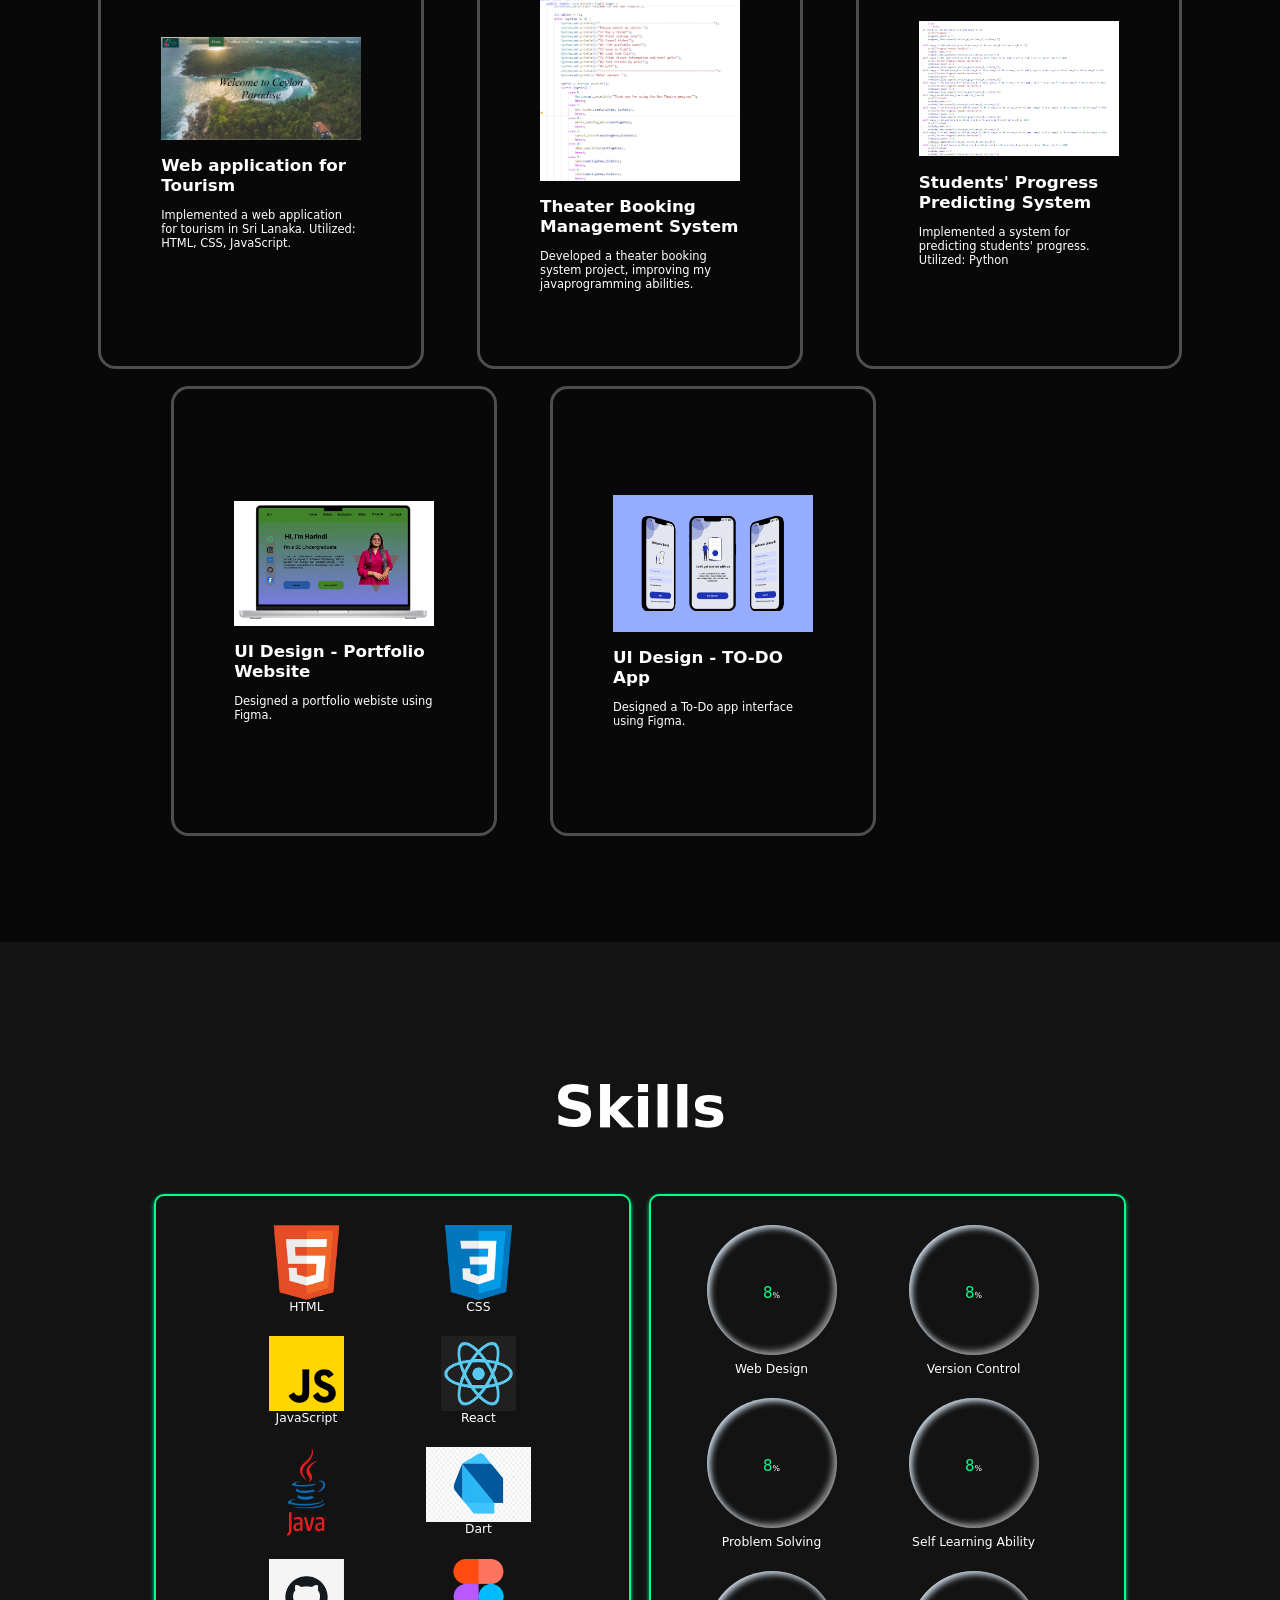
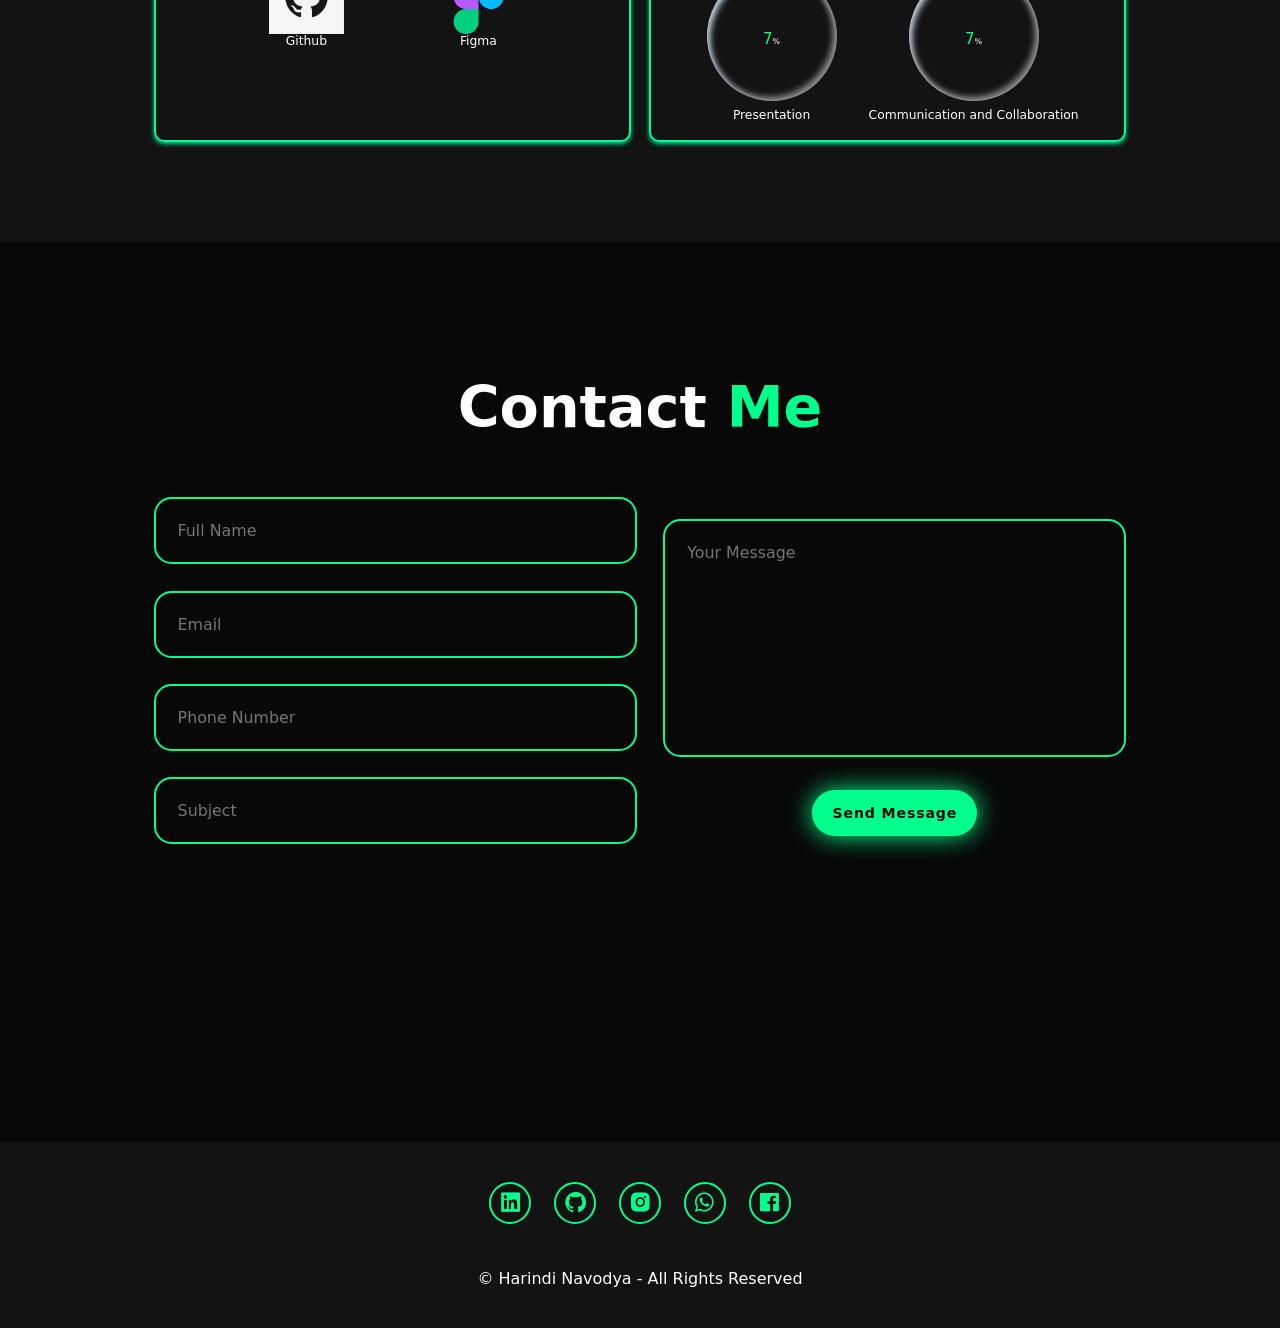
==== commit 88d34f39: "update informations" ====
--- a/index.html
+++ b/index.html
@@ -212,7 +212,7 @@
                     <a href="https://www.figma.com/design/Hpzon83dKnTcnHs75RCmDN/first-design?node-id=0%3A1&t=eBJ4YdFfzveZy2Ls-1">
                     <img src="img/8.png" alt=""></a>
                     <h2>UI Design - Portfolio Website</h2>
-                    <p>Implemented a web application for tourism in Sri Lanaka. Utilized: HTML, CSS, JavaScript.</p>
+                    <p>Designed a portfolio webiste using Figma.</p>
                 </div>
 
                 <div class="testimonial-item">
@@ -220,7 +220,7 @@
                     <img src="img/9.png" alt=""></a>
                     <h2>UI Design - TO-DO App</h2>
                     
-                    <p>Developed a theater booking system project, improving my javaprogramming abilities.</p>
+                    <p>Designed a To-Do app interface using Figma.</p>
                 </div>
 
                 <!--<div class="testimonial-item">
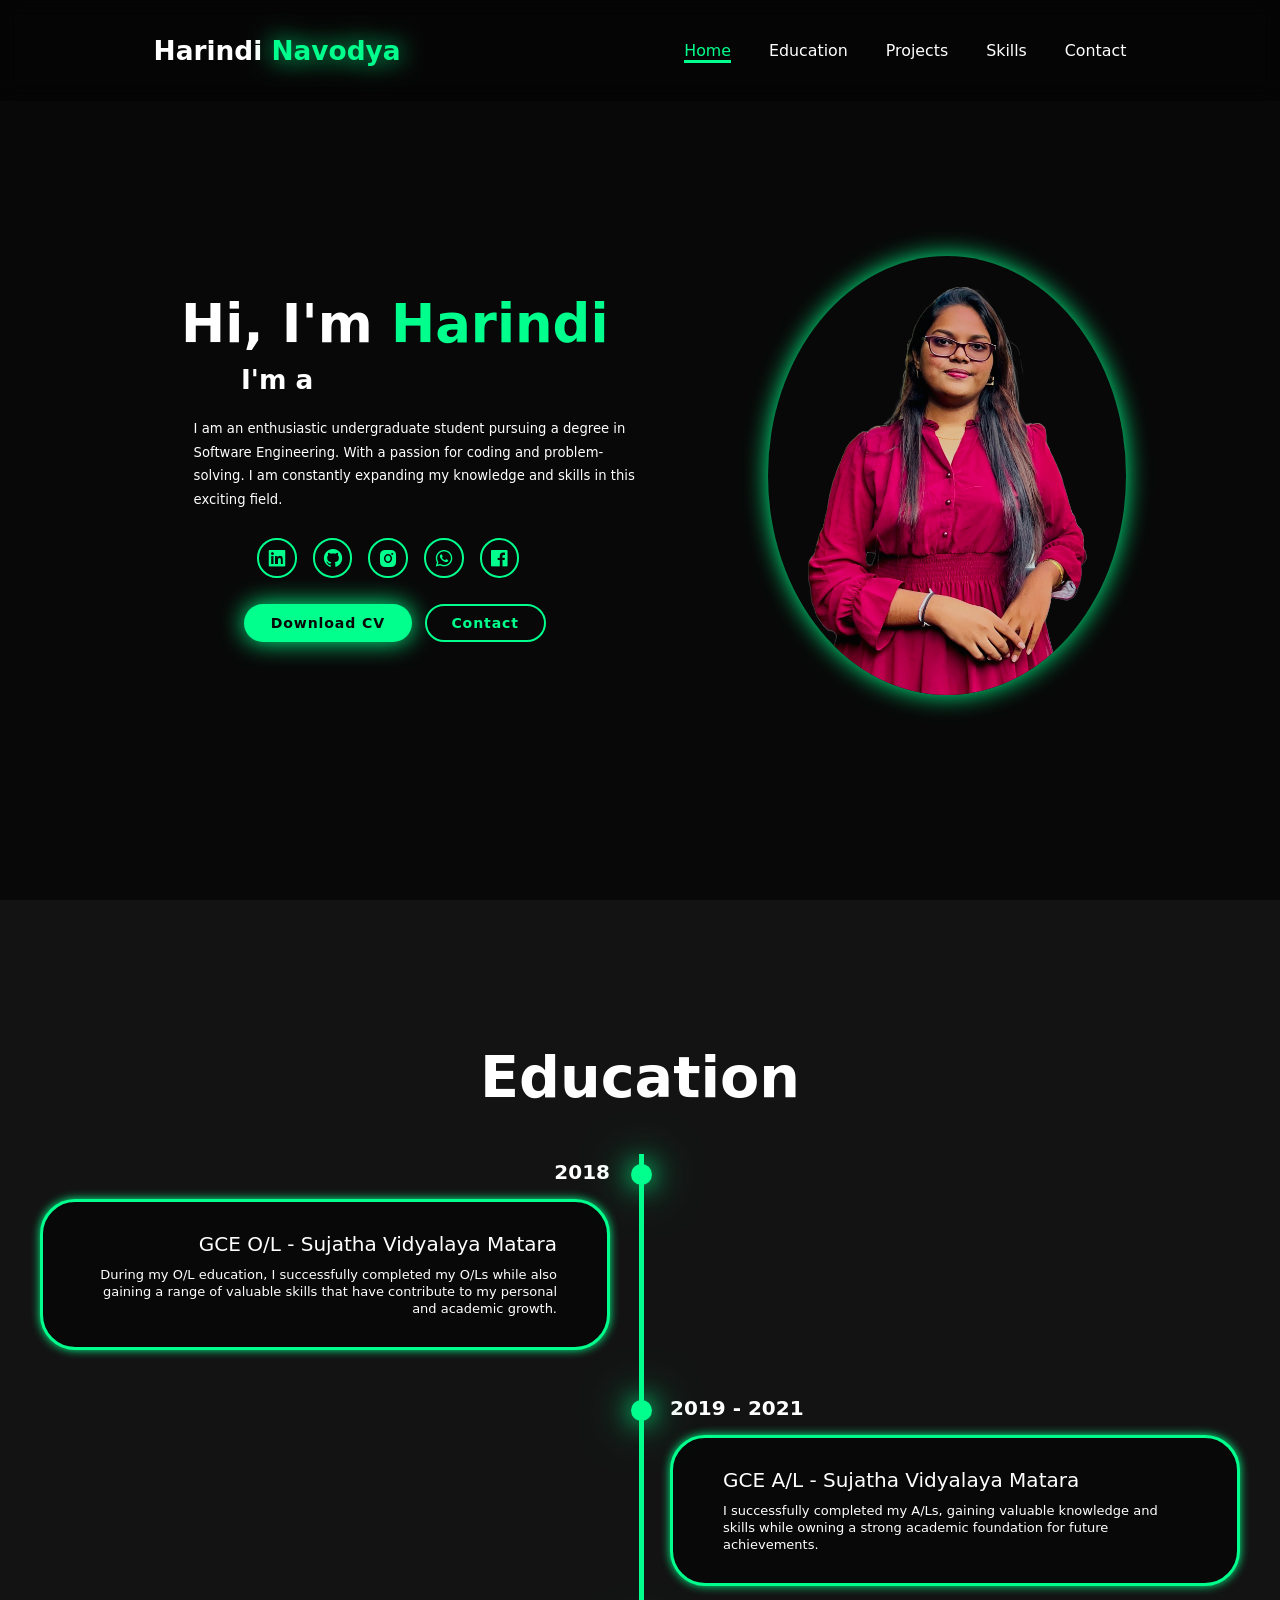
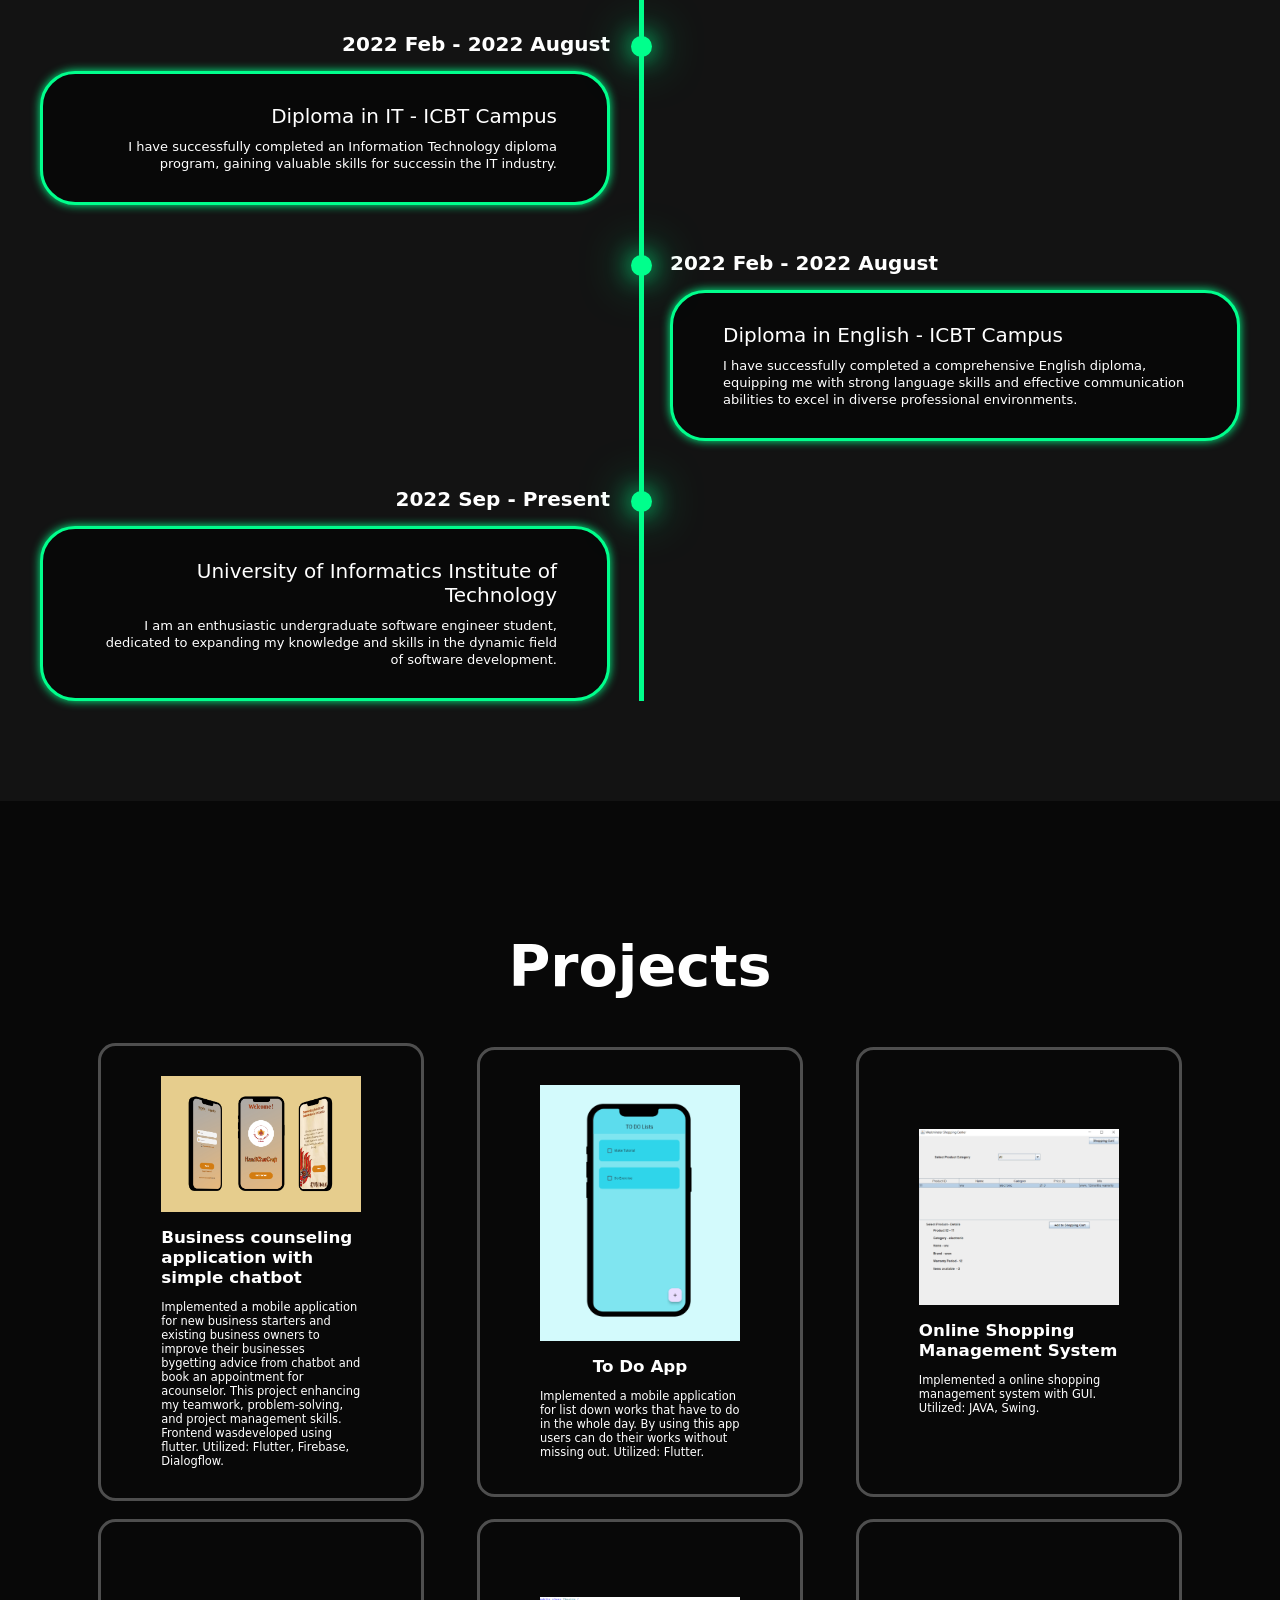
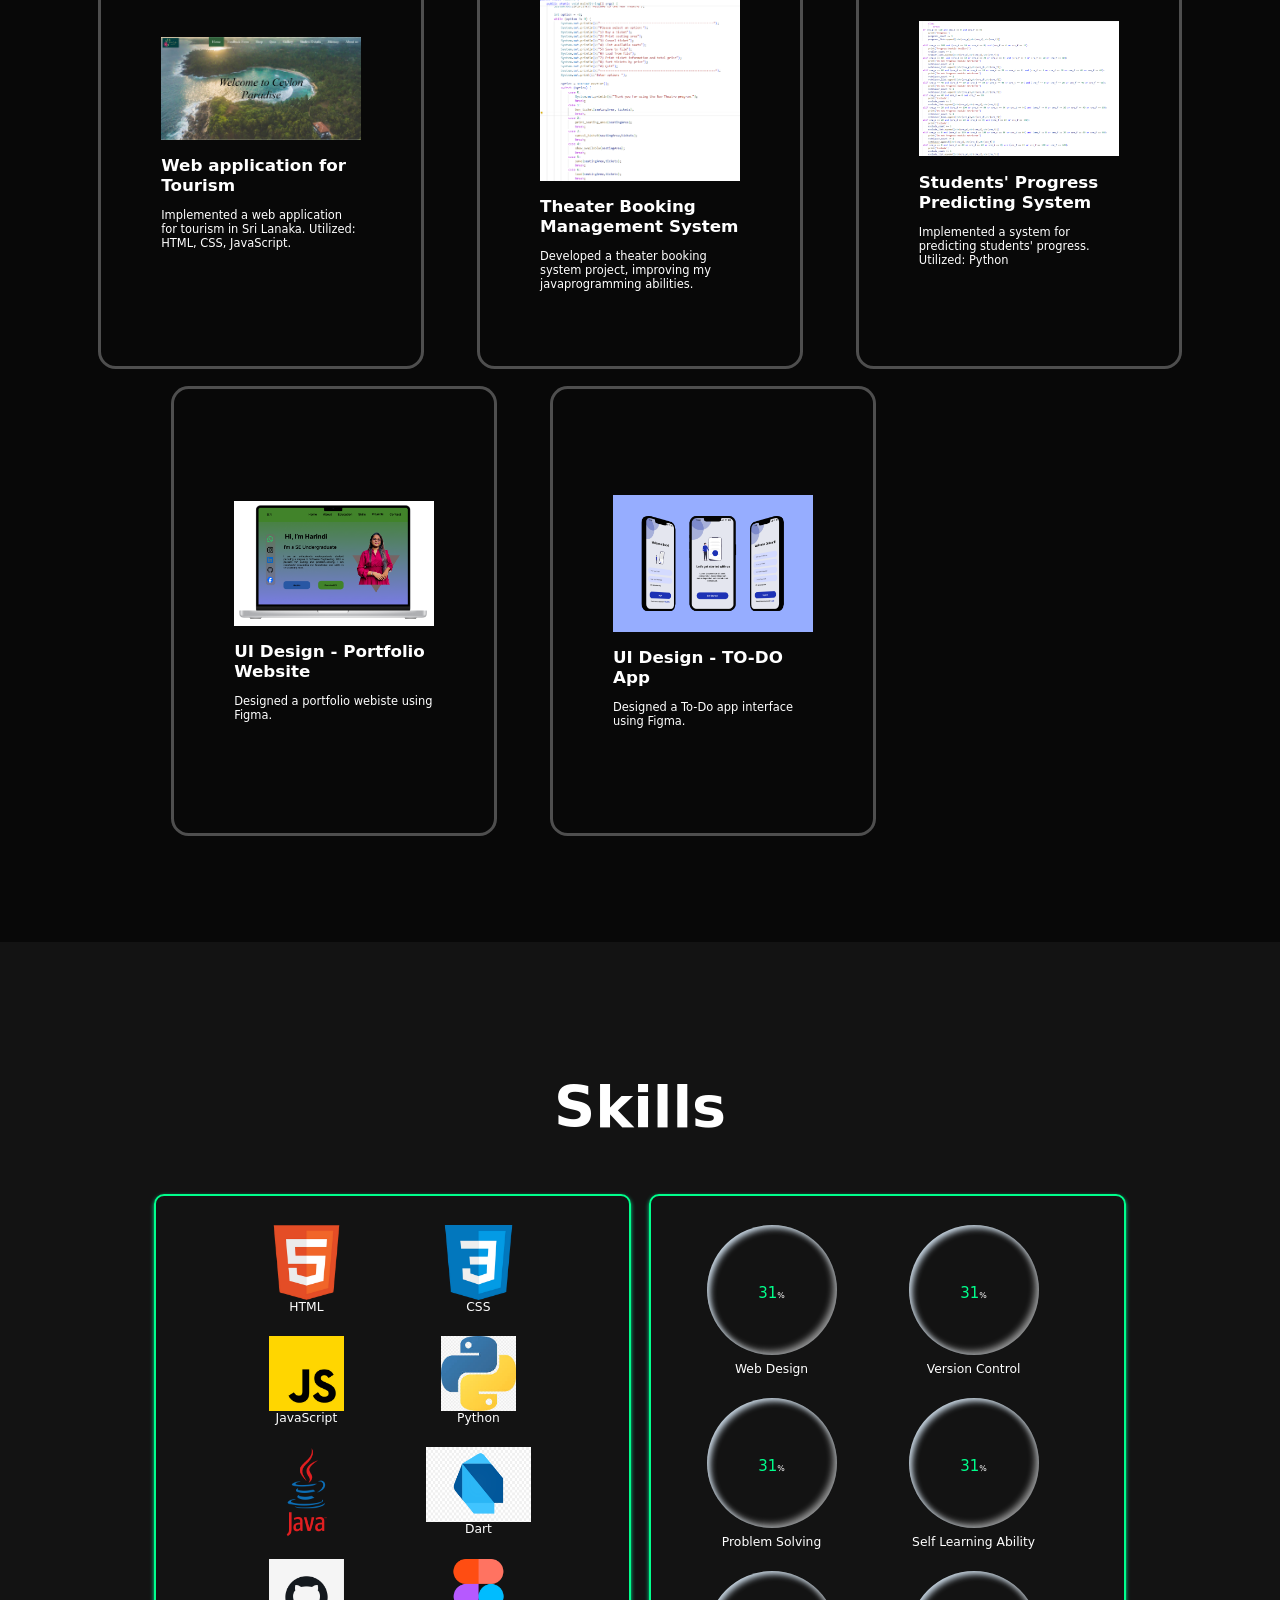
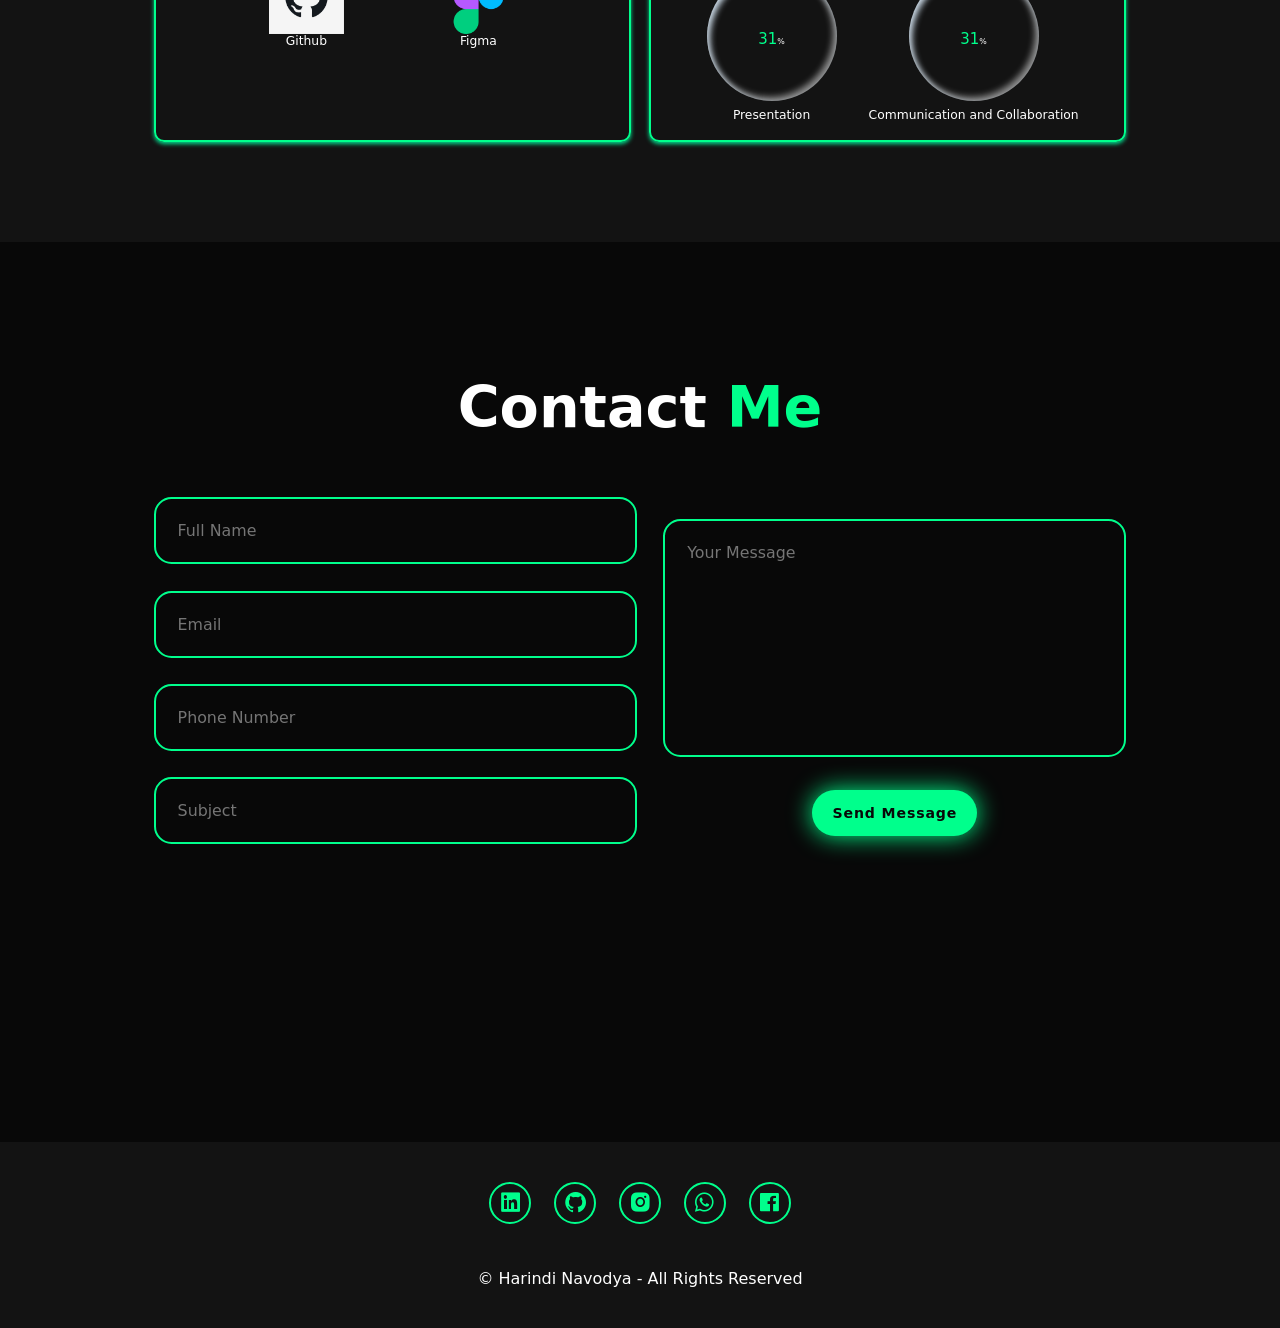
==== commit 84743b6b: "Change icons" ====
--- a/index.html
+++ b/index.html
@@ -308,11 +308,11 @@
 
                             <div class="skill">
                                 <div class="outer-circle" >
-                                    <img src="img/react.png" alt="html" width="75px" height="75px">
-                                    
-                                </div>
-                                <div class="sk-title" style="font-size: 1.4rem;">
-                                    React
+                                    <img src="img/python.jpeg" alt="html" width="75px" height="75px">
+                                    
+                                </div>
+                                <div class="sk-title" style="font-size: 1.4rem;">
+                                    Python
                                 </div>
                             </div>
 
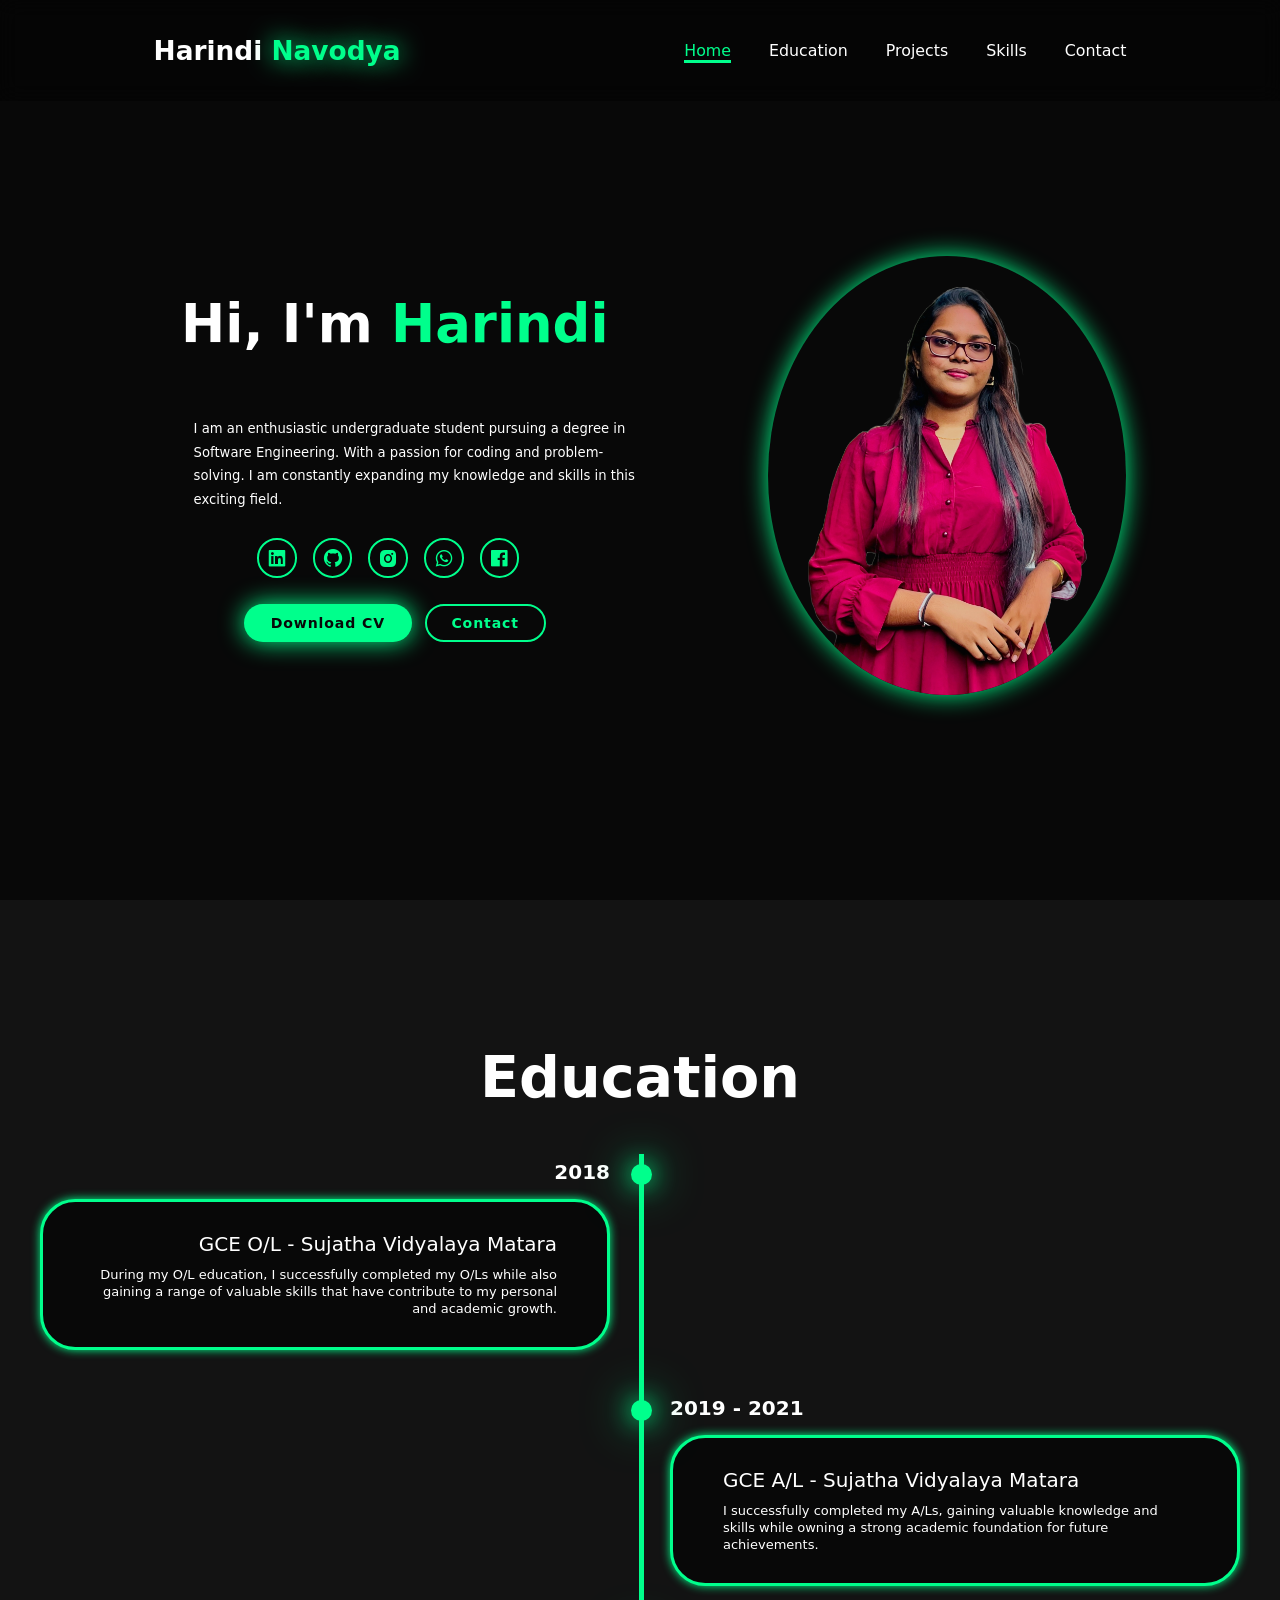
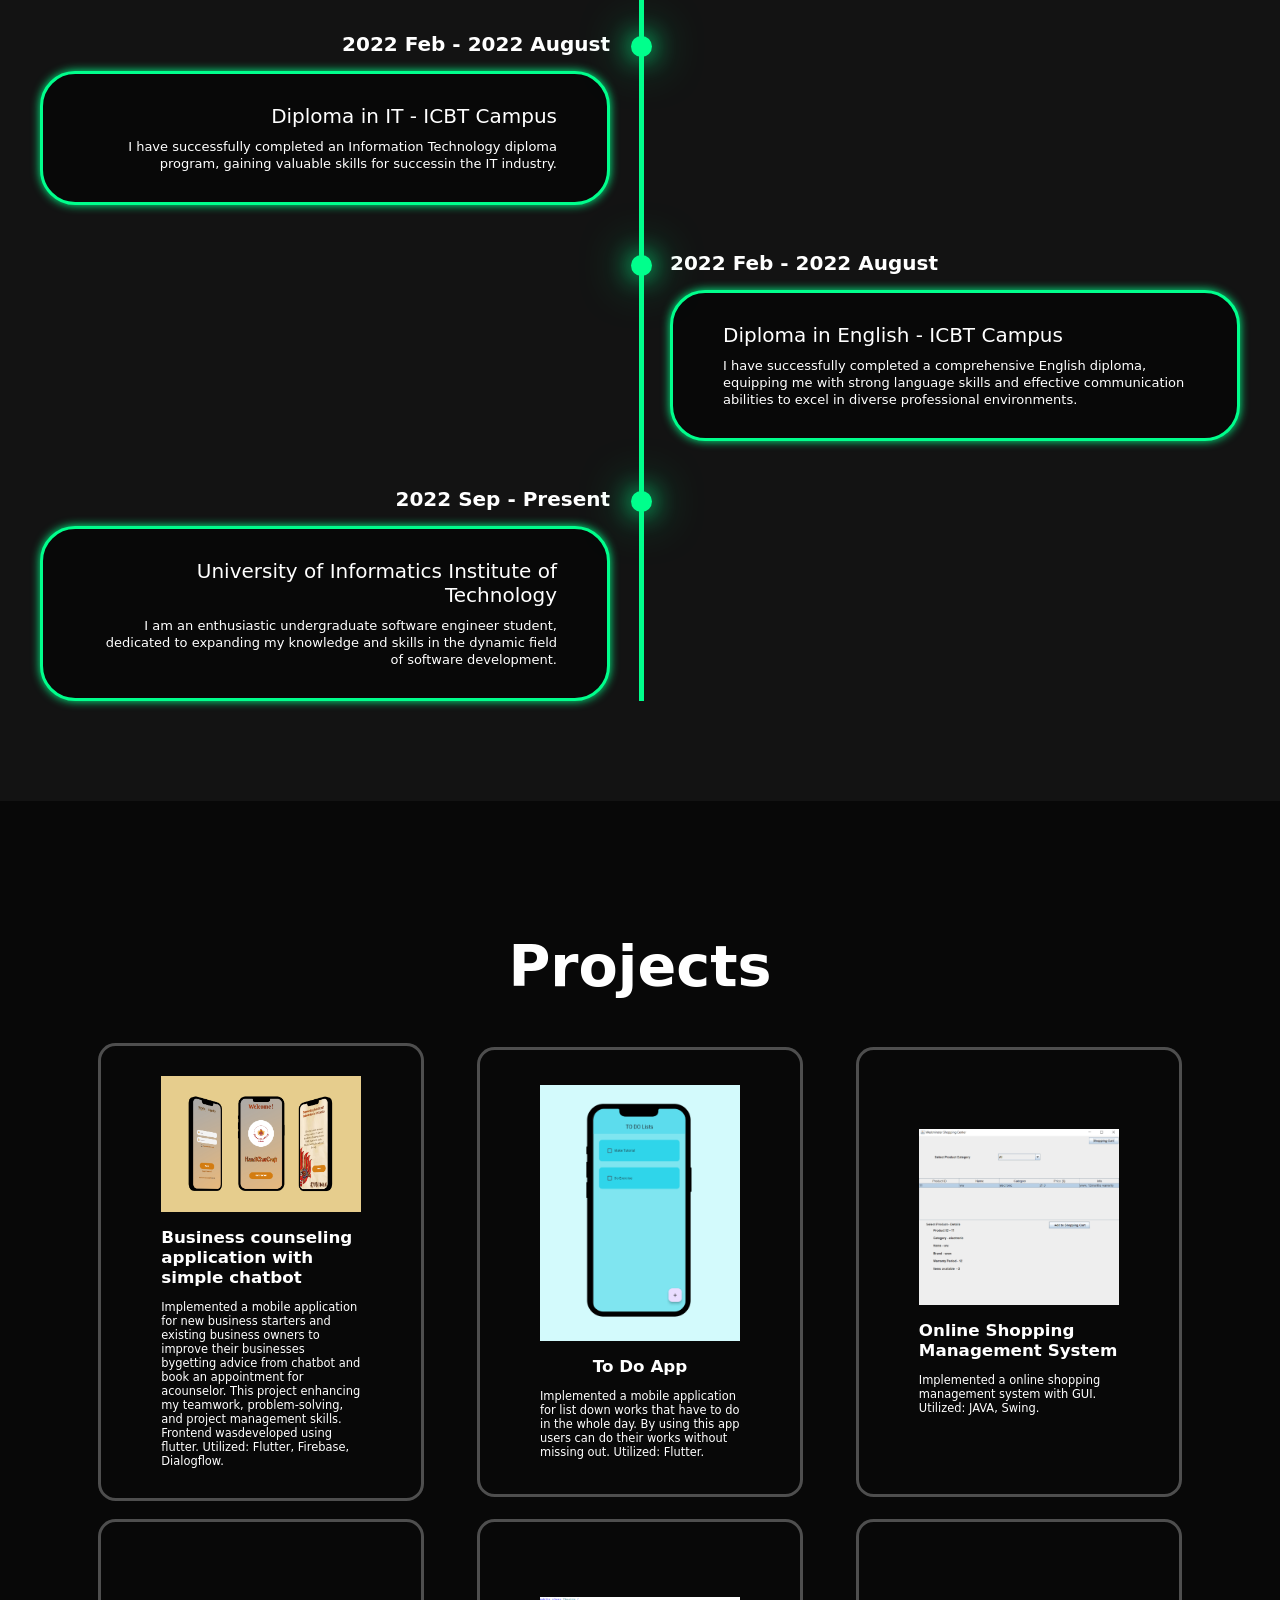
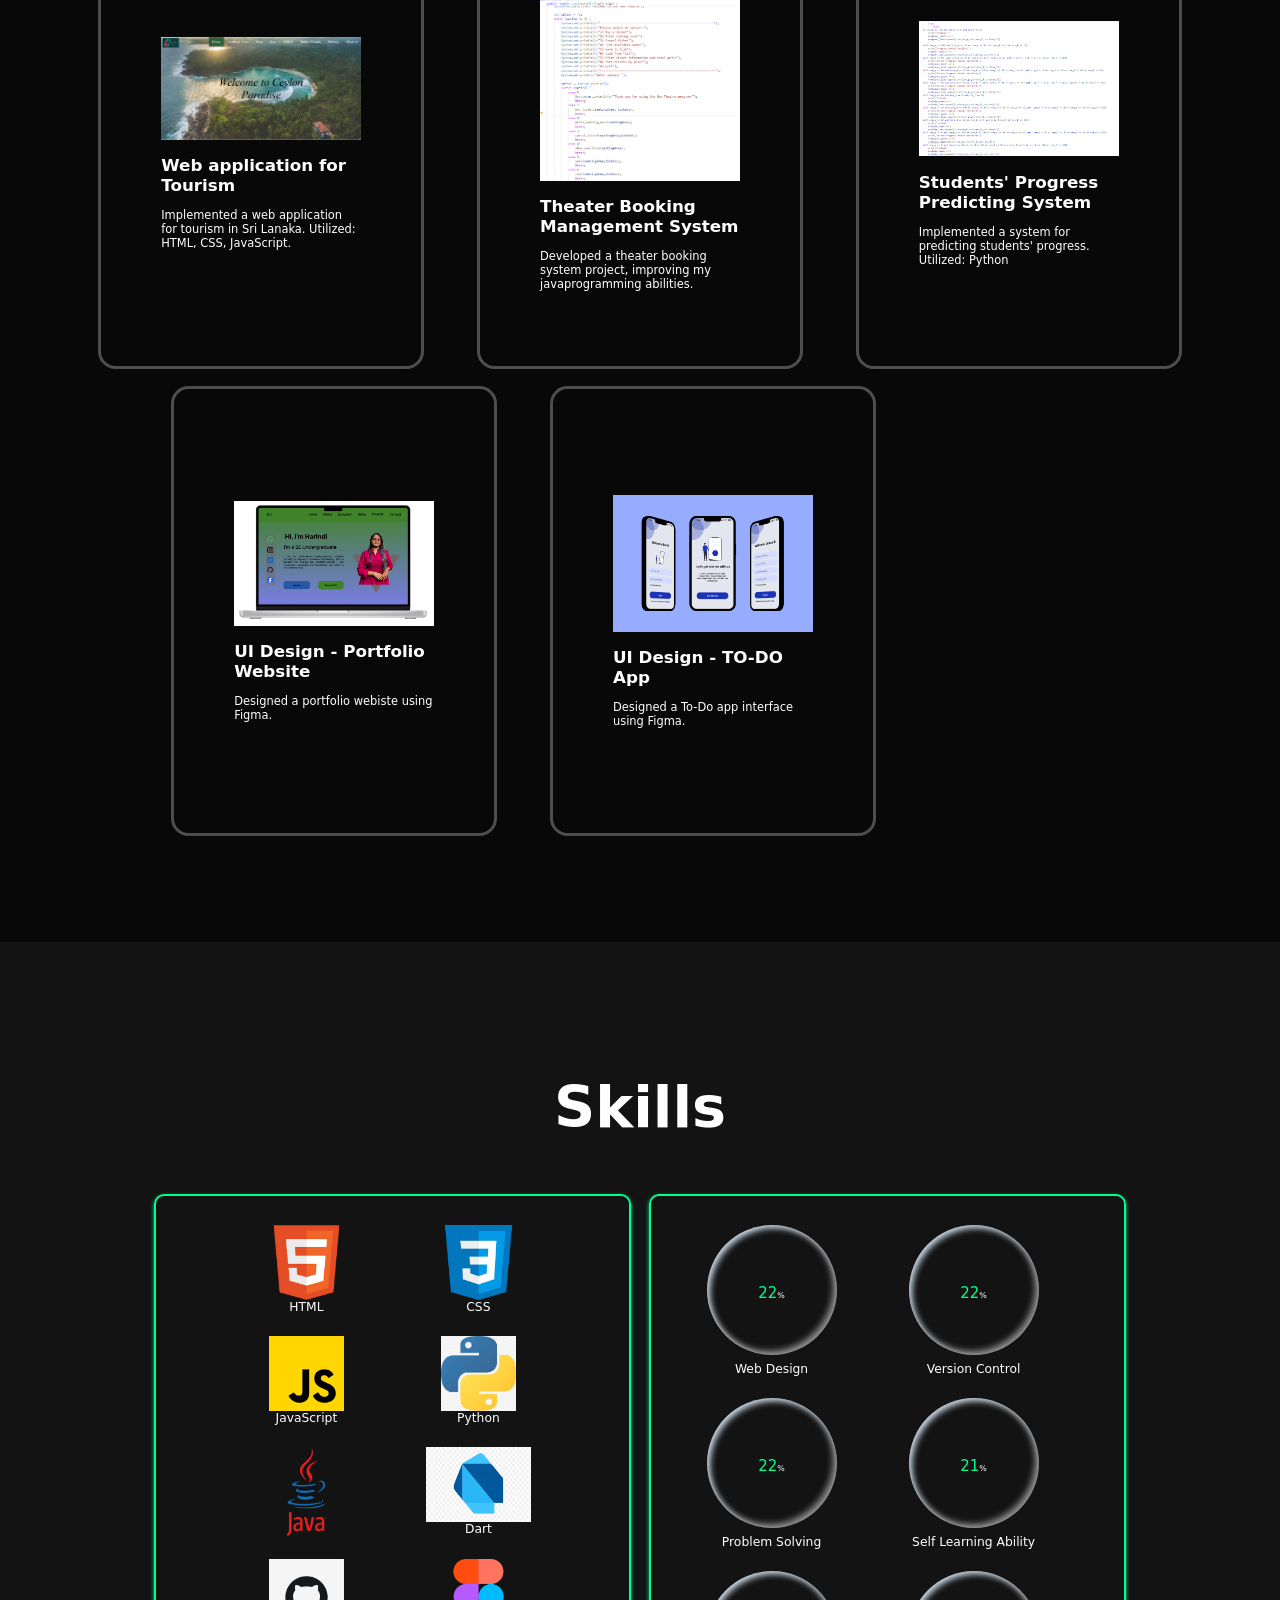
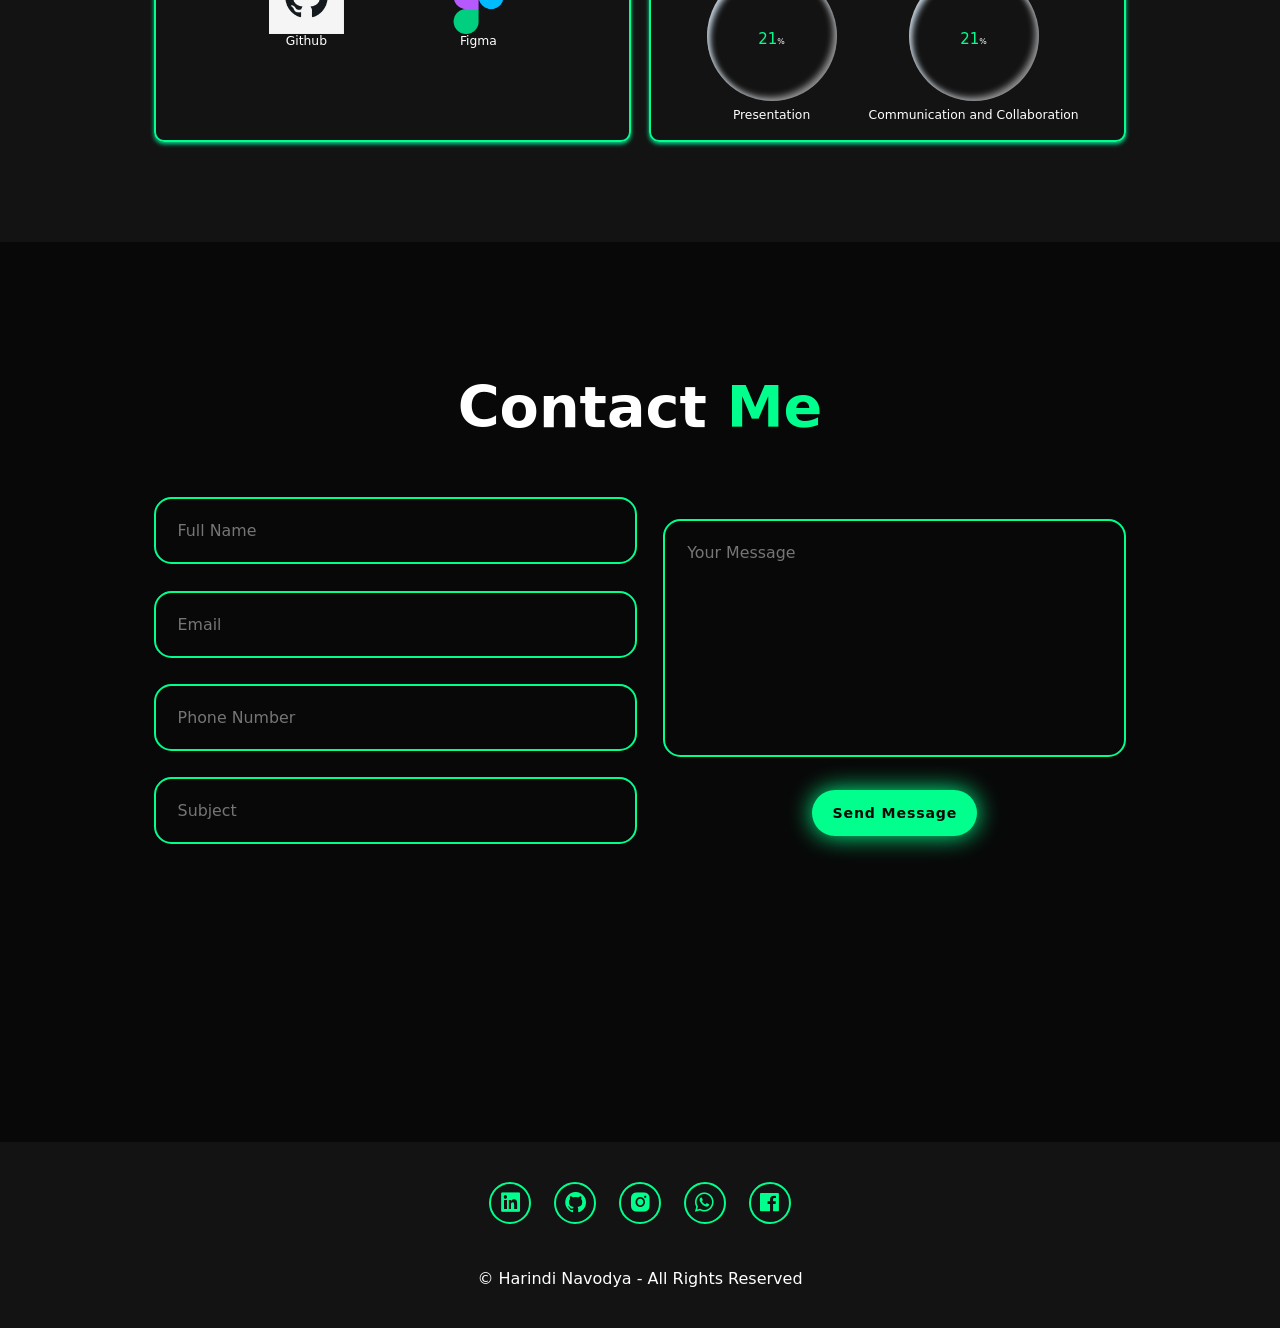
==== commit bcf8bdd3: "Delete some texts" ====
--- a/index.html
+++ b/index.html
@@ -36,7 +36,7 @@
     <section class="home" id="home">
         <div class="home-content">
             <h1>Hi, I'm <span>Harindi</span></h1>
-            <h3 class="text-animation">I'm a <span></span></h3>
+            <h3 class="text-animation"><span></span></h3>
             <p>I am an enthusiastic undergraduate student pursuing a degree in Software Engineering. With a passion for coding and problem-solving. I am constantly expanding my knowledge and skills in this exciting field.</p>
 
             <div class="social-icons">
